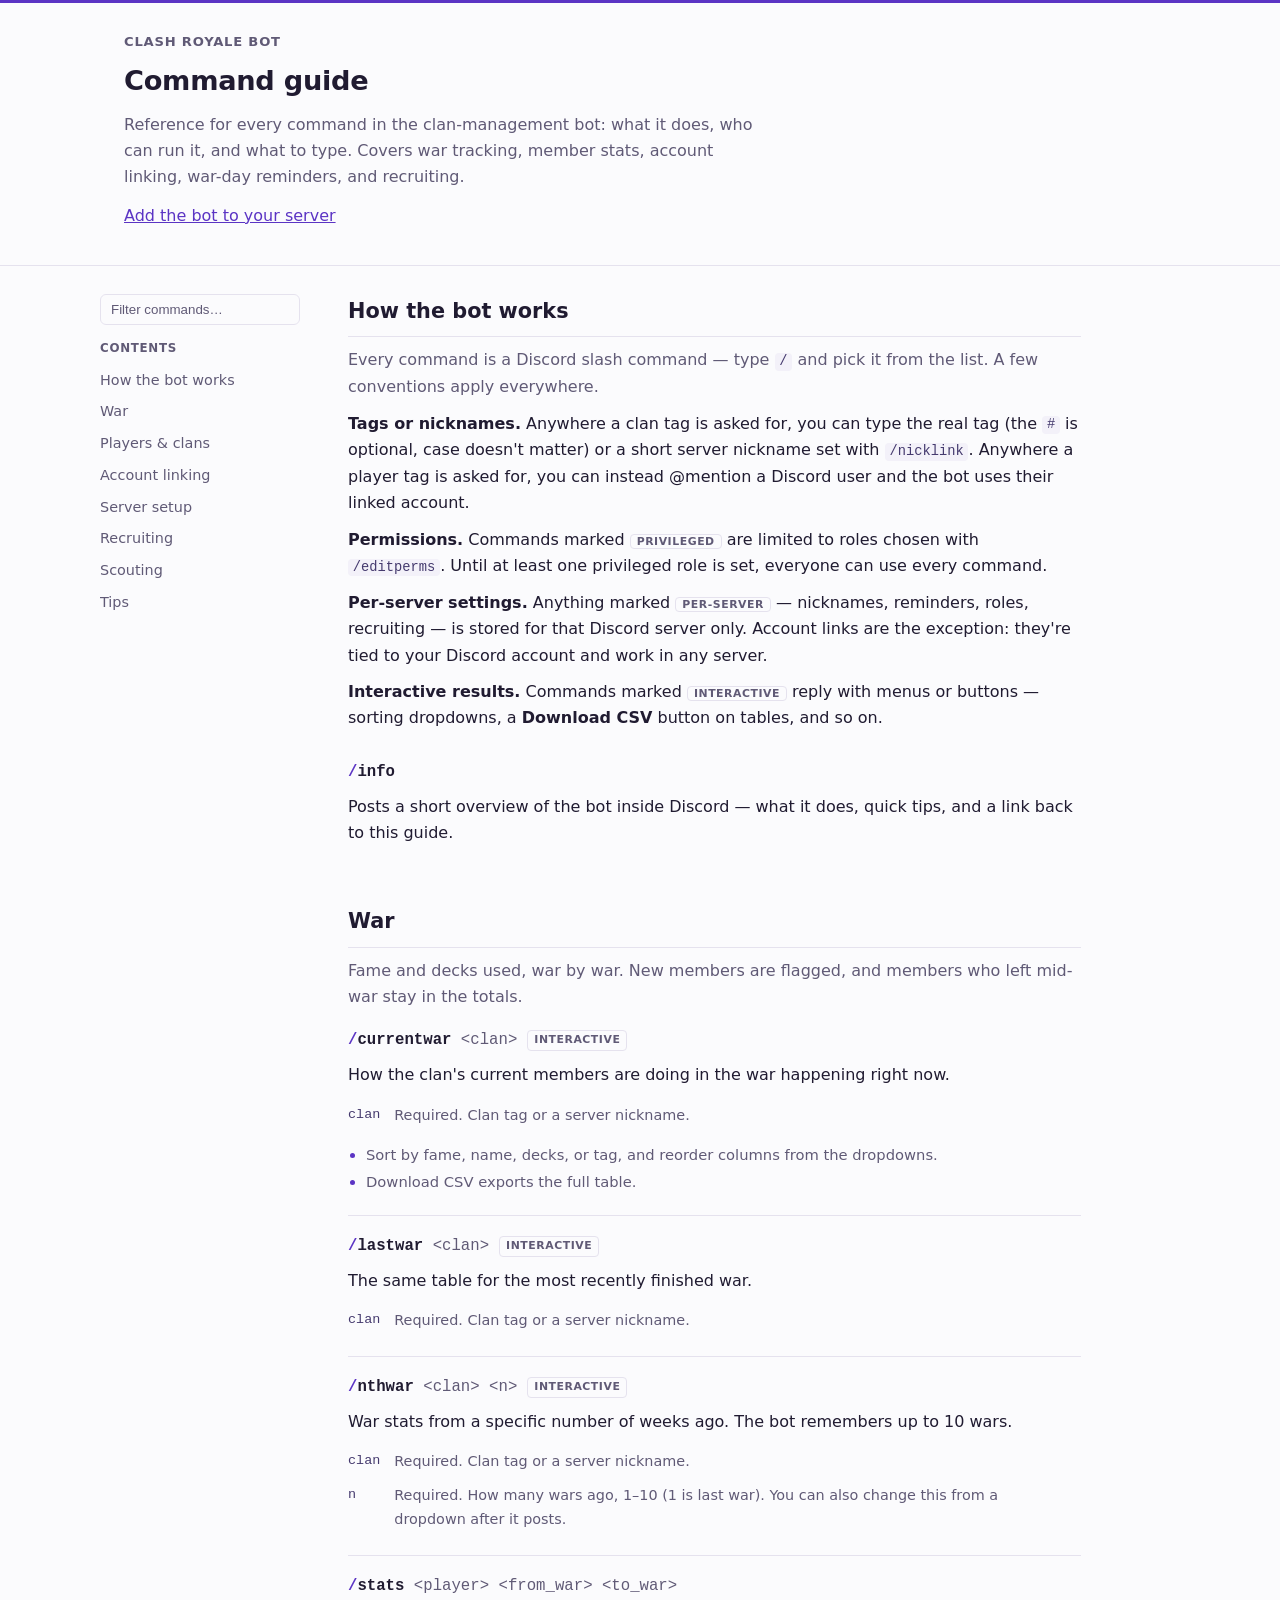
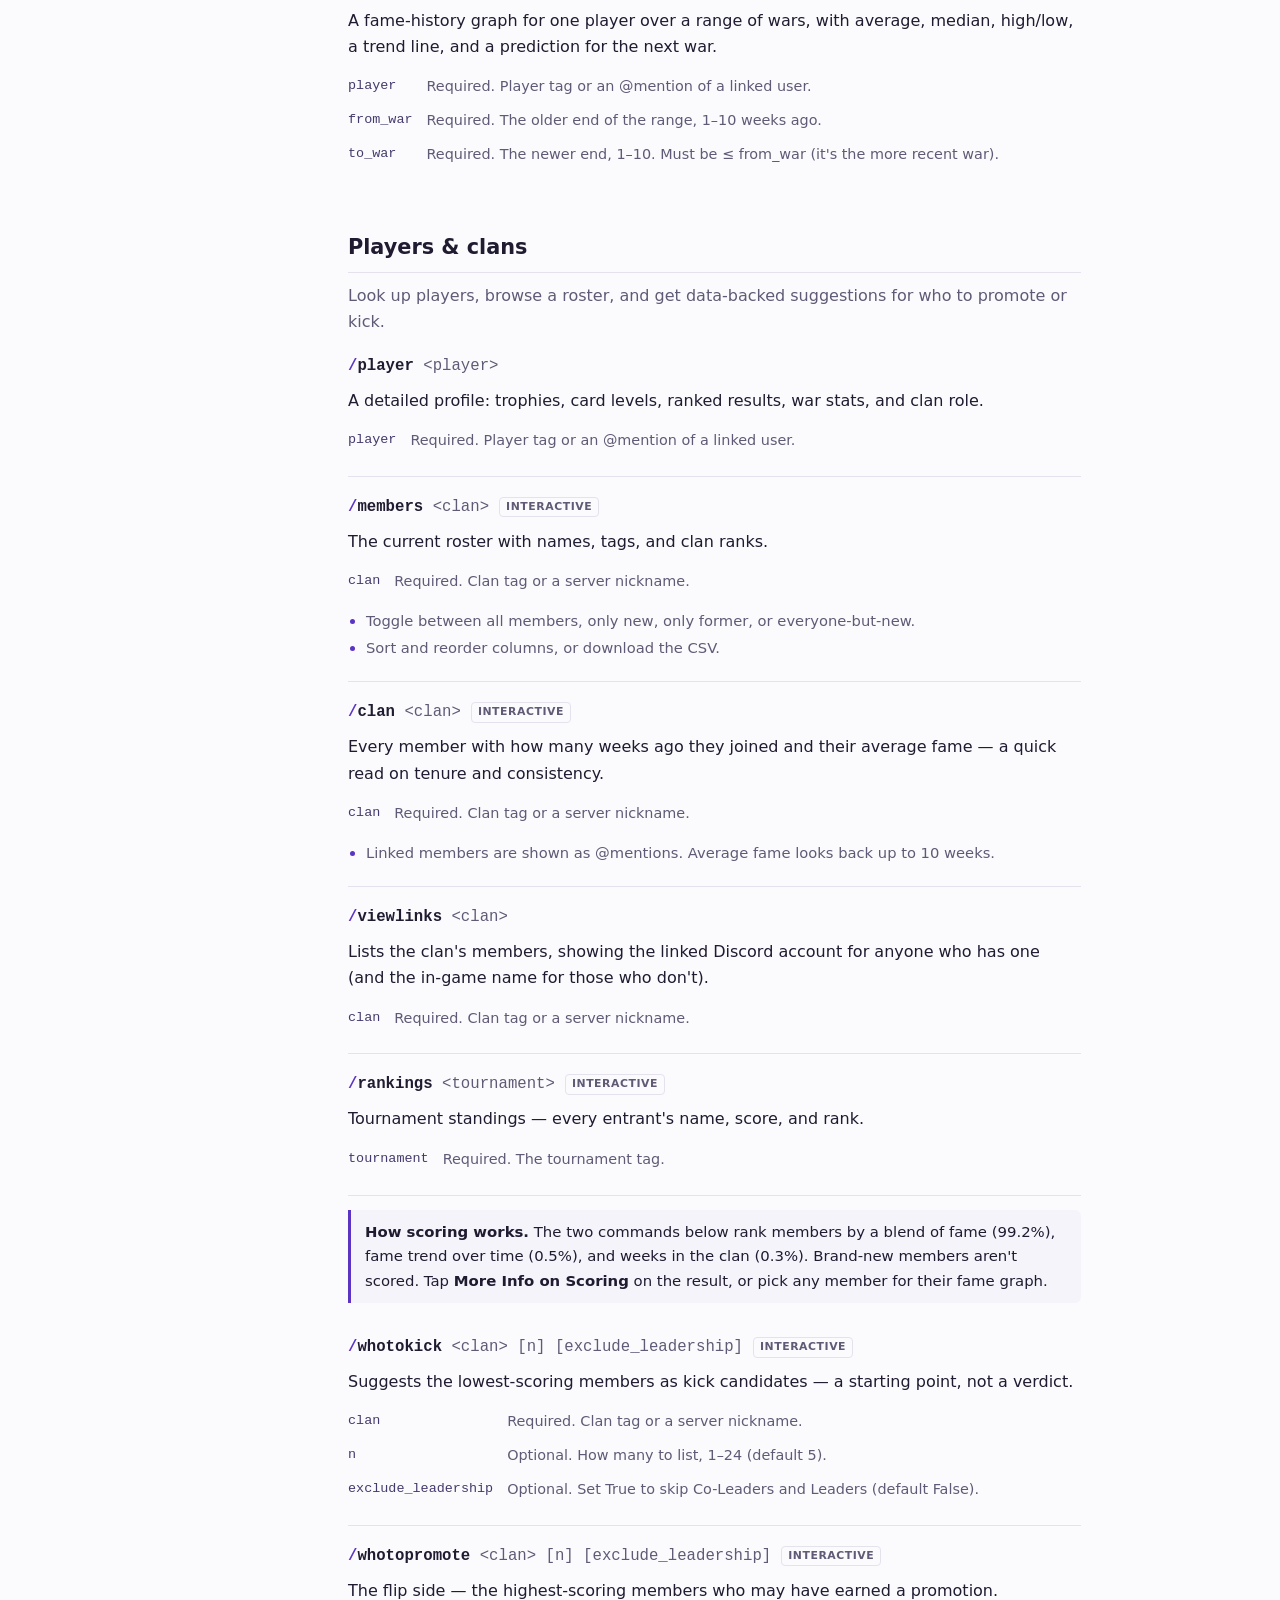
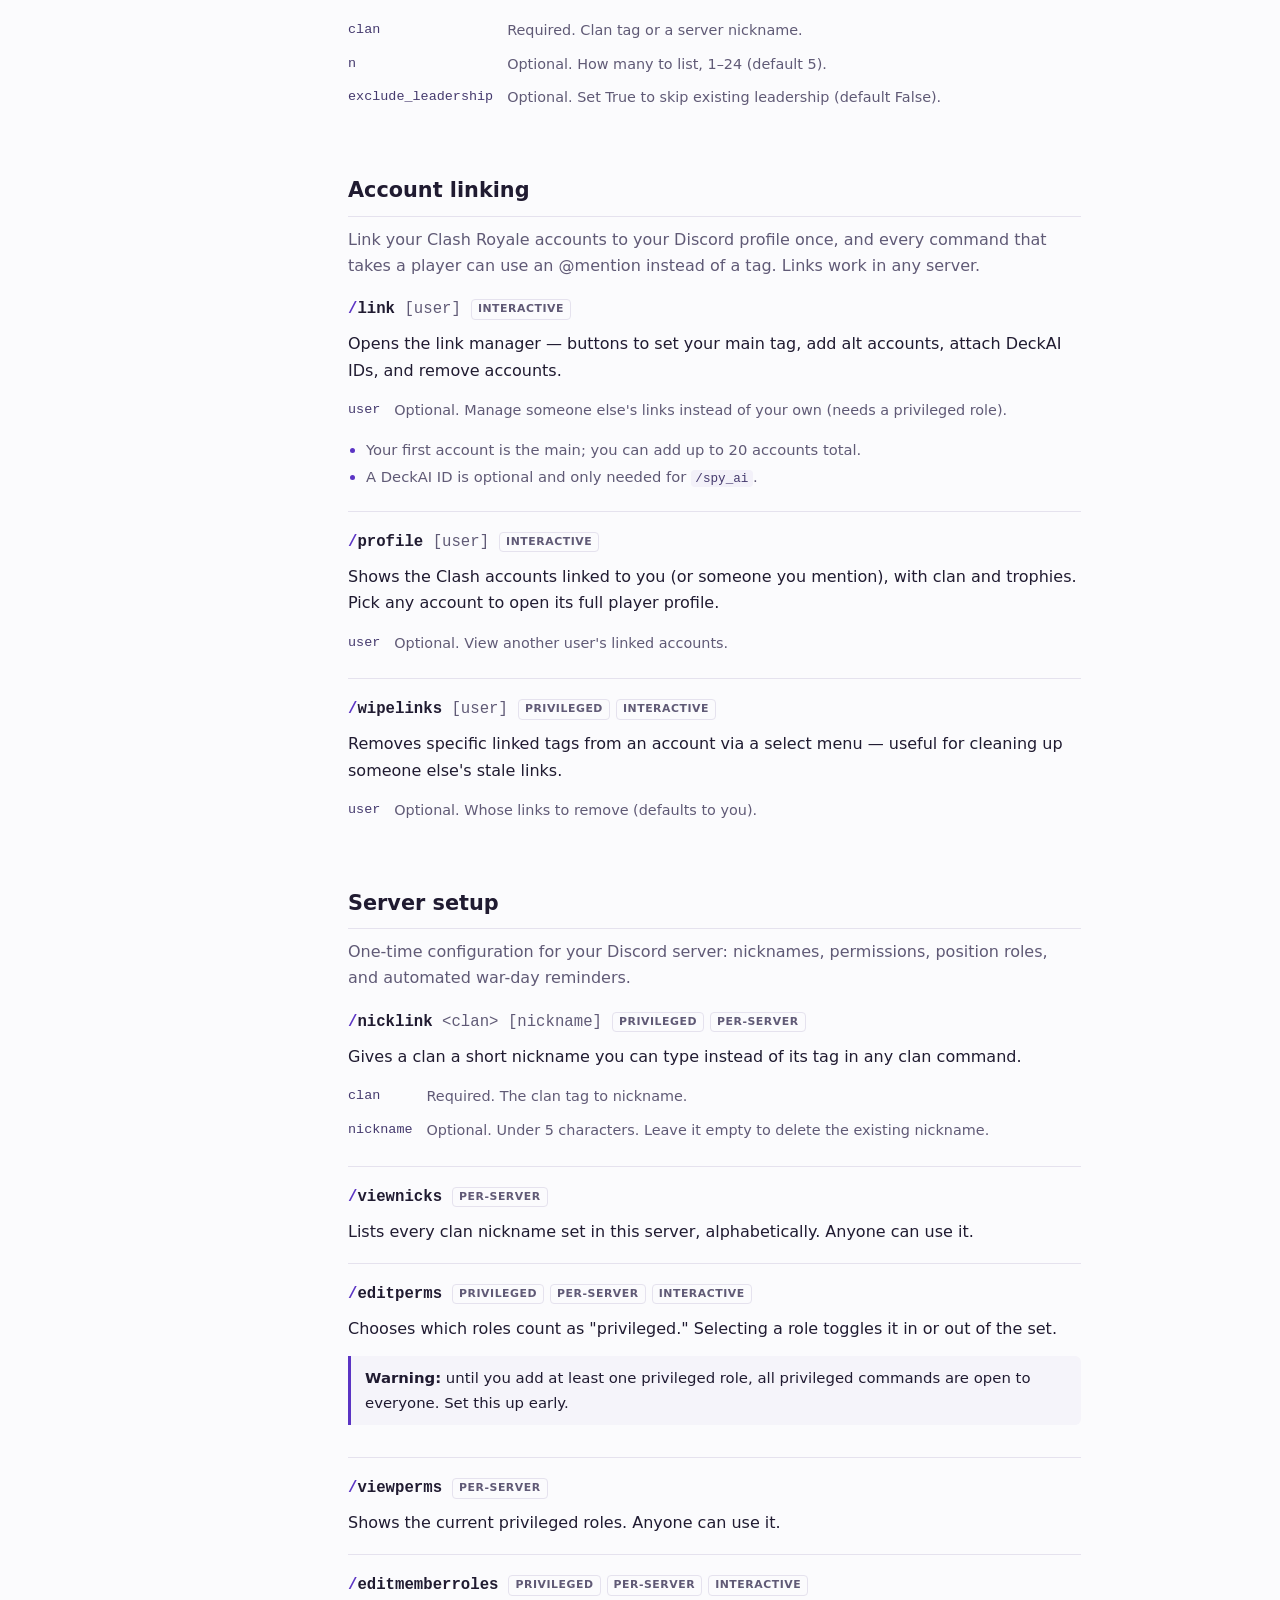
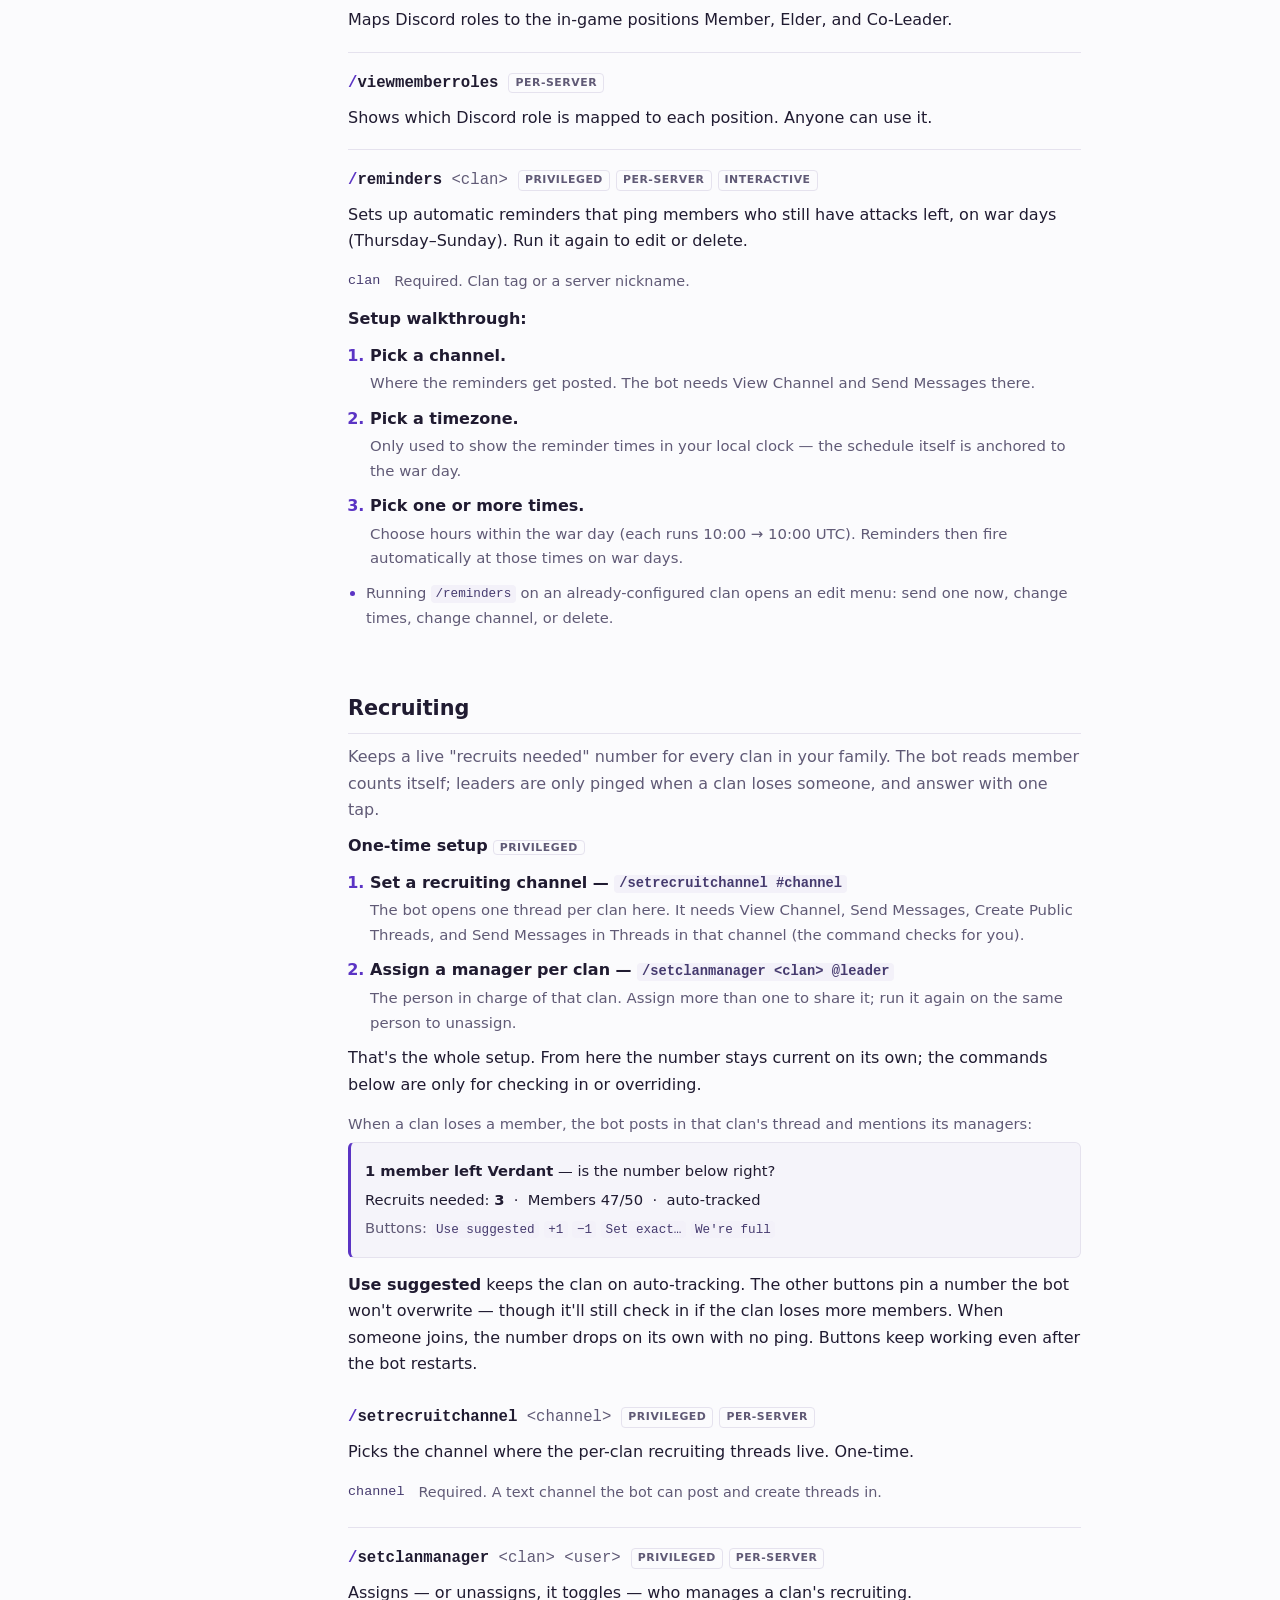
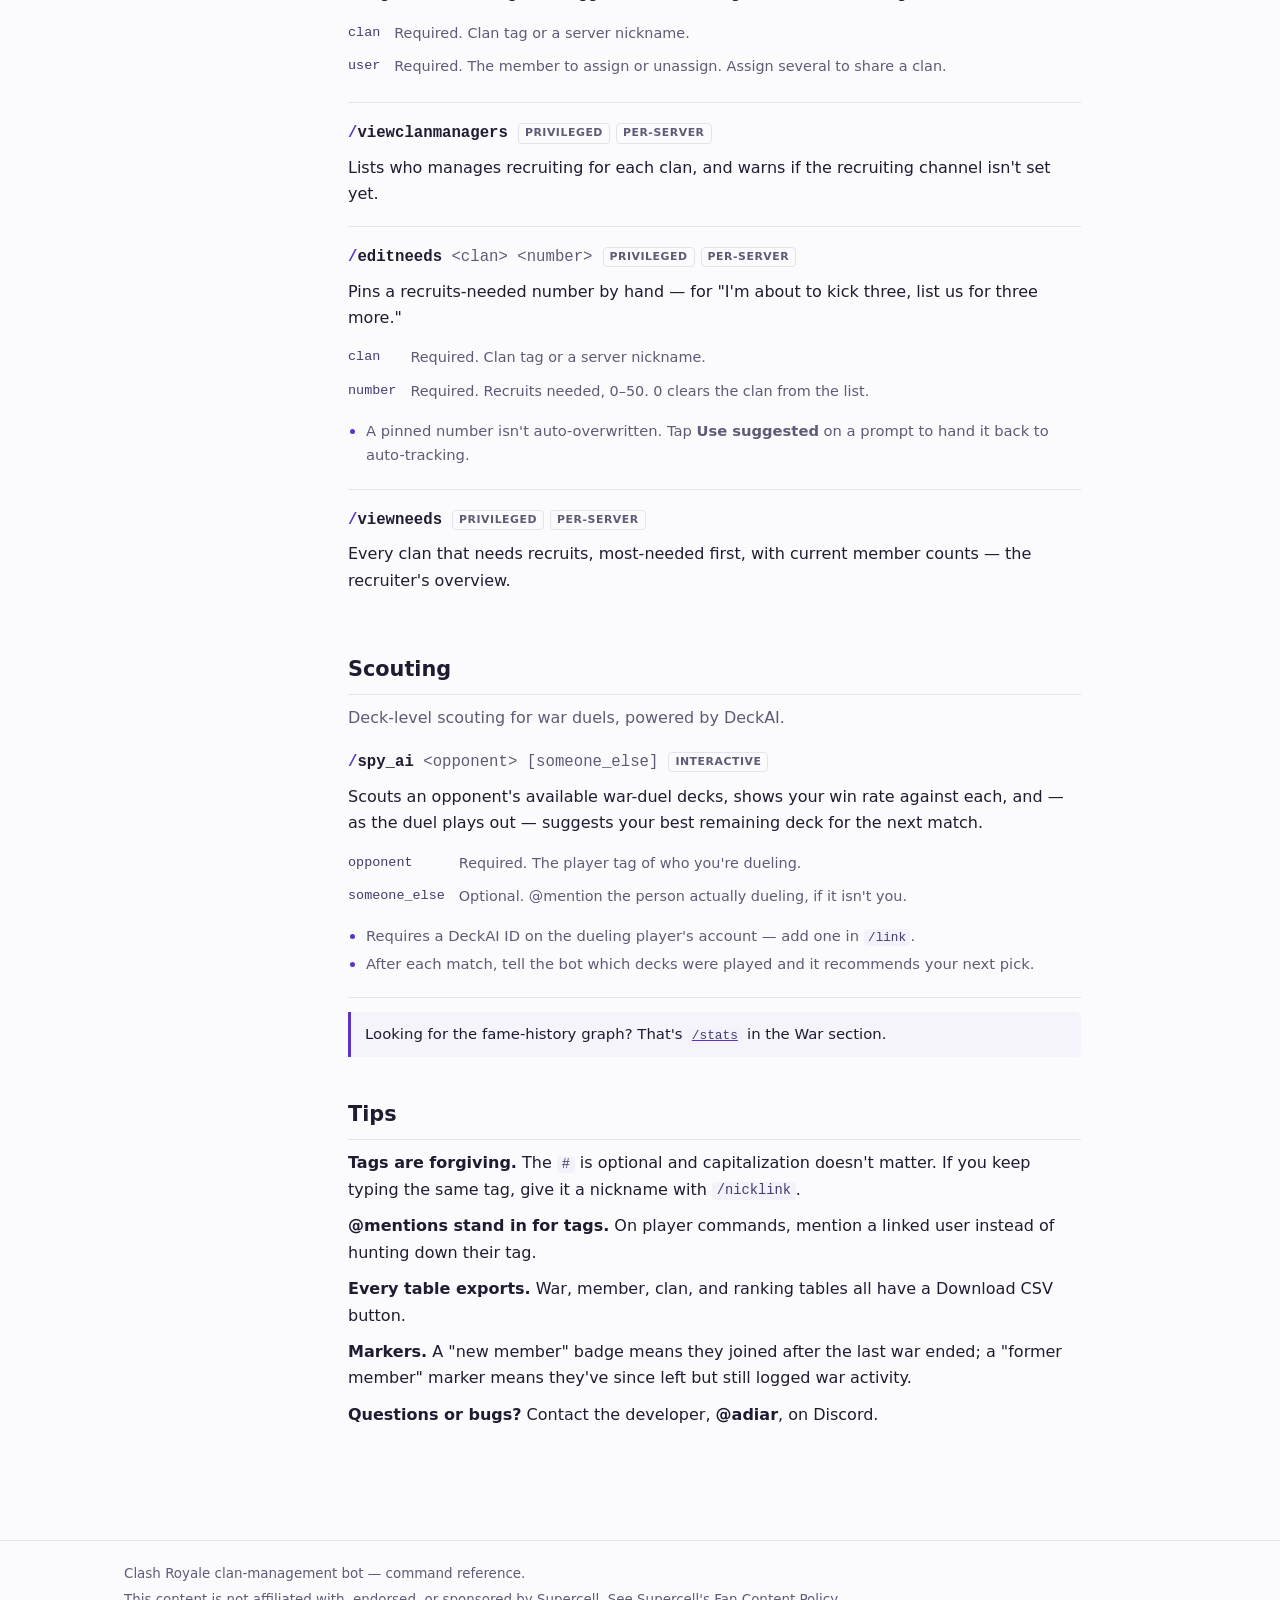
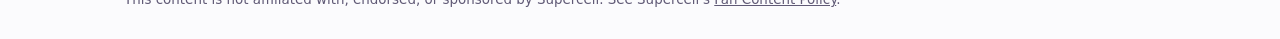
==== docs/index.html @ 7e2f9e93 "guide moved to github pages" ====
<!DOCTYPE html>
<html lang="en">
<head>
<meta charset="utf-8">
<meta name="viewport" content="width=device-width, initial-scale=1">
<meta name="description" content="Command reference for the Clash Royale clan-management Discord bot: war tracking, member stats, account linking, reminders, and recruiting.">
<title>Clash Royale Bot — Command Guide</title>
<style>
  :root {
    --bg: #FBFBFD;
    --surface: #F5F4FA;
    --ink: #201B31;
    --muted: #605A76;
    --line: #E5E2EE;
    --accent: #5B34C4;
    --code-bg: #F3F1F9;
    --code-ink: #453A6E;
    --mono: ui-monospace, "SF Mono", Menlo, Consolas, monospace;
  }
  @media (prefers-color-scheme: dark) {
    :root {
      --bg: #131020;
      --surface: #1B1630;
      --ink: #E9E6F3;
      --muted: #A59DBB;
      --line: #2B2442;
      --accent: #B49AF7;
      --code-bg: #221B38;
      --code-ink: #D3C8F2;
    }
  }

  * { box-sizing: border-box; }
  body {
    margin: 0;
    background: var(--bg);
    color: var(--ink);
    font: 16px/1.65 system-ui, -apple-system, "Segoe UI", Roboto, sans-serif;
    border-top: 3px solid var(--accent);
  }
  a { color: var(--accent); }
  a:hover { text-decoration-thickness: 2px; }
  :focus-visible { outline: 2px solid var(--accent); outline-offset: 2px; }
  code {
    font-family: var(--mono);
    font-size: .86em;
    background: var(--code-bg);
    color: var(--code-ink);
    padding: .1em .35em;
    border-radius: 4px;
  }

  .wrap { max-width: 1080px; margin: 0 auto; padding: 0 24px; }

  /* Header */
  header.site { border-bottom: 1px solid var(--line); padding: 28px 0 24px; }
  .site-brand { font-size: .82rem; font-weight: 600; letter-spacing: .06em; text-transform: uppercase; color: var(--muted); margin: 0 0 6px; }
  .site h1 { font-size: 1.7rem; font-weight: 650; margin: 0 0 8px; letter-spacing: -.01em; }
  .site .lede { color: var(--muted); max-width: 62ch; margin: 0 0 12px; }

  /* Layout */
  .layout { display: grid; grid-template-columns: 200px minmax(0, 1fr); gap: 48px; padding: 28px 0 72px; }

  nav.toc { position: sticky; top: 24px; align-self: start; max-height: calc(100vh - 48px); overflow-y: auto; font-size: .9rem; }
  .toc-label { font-size: .74rem; font-weight: 600; letter-spacing: .06em; text-transform: uppercase; color: var(--muted); margin: 14px 0 6px; }
  nav.toc ol { list-style: none; margin: 0; padding: 0; }
  nav.toc a { display: block; padding: 4px 0; color: var(--muted); text-decoration: none; }
  nav.toc a:hover { color: var(--accent); text-decoration: underline; }

  .filter {
    width: 100%;
    font: .9rem/1.4 inherit;
    color: var(--ink);
    background: var(--bg);
    border: 1px solid var(--line);
    border-radius: 6px;
    padding: 7px 10px;
  }
  .filter::placeholder { color: var(--muted); }

  main { max-width: 72ch; }
  section { margin-bottom: 40px; }
  section h2 { font-size: 1.3rem; font-weight: 650; margin: 0 0 4px; padding-bottom: 8px; border-bottom: 1px solid var(--line); scroll-margin-top: 16px; }
  .sec-intro { color: var(--muted); margin: 10px 0 0; }
  main p { margin: 10px 0; }
  main p strong { font-weight: 600; }

  /* Command entry */
  .cmd { padding: 18px 0; border-bottom: 1px solid var(--line); scroll-margin-top: 16px; }
  .cmd:last-child { border-bottom: none; }
  .sig { font-family: var(--mono); font-size: .98rem; font-weight: 600; margin: 0; }
  .sig .slash { color: var(--accent); }
  .sig .arg { color: var(--muted); font-weight: 500; }
  .badges { display: inline-flex; gap: 6px; margin-left: 10px; vertical-align: 1px; }
  .badge {
    font: 600 .68rem/1.7 system-ui, -apple-system, "Segoe UI", Roboto, sans-serif;
    letter-spacing: .05em;
    text-transform: uppercase;
    color: var(--muted);
    border: 1px solid var(--line);
    border-radius: 4px;
    padding: 0 6px;
  }
  .cmd > p { margin: 8px 0 0; }
  .muted { color: var(--muted); }

  .params { border-collapse: collapse; margin: 10px 0 0; font-size: .9rem; width: 100%; }
  .params td { padding: 5px 14px 5px 0; vertical-align: top; }
  .params td:first-child { font-family: var(--mono); font-size: .84rem; white-space: nowrap; color: var(--code-ink); }
  .params td:last-child { color: var(--muted); width: 100%; }

  .notes { margin: 10px 0 0; padding-left: 18px; font-size: .92rem; color: var(--muted); }
  .notes li { margin: 3px 0; }
  .notes li::marker { color: var(--accent); }

  /* Note / warning blocks */
  .callout { border-left: 3px solid var(--accent); background: var(--surface); padding: 10px 14px; margin: 14px 0; font-size: .93rem; border-radius: 0 6px 6px 0; }
  .callout p { margin: 0; }

  /* Setup steps */
  .steps { margin: 10px 0 0; padding-left: 22px; }
  .steps > li { margin: 10px 0; }
  .steps > li::marker { font-weight: 600; color: var(--accent); }
  .steps p { margin: 2px 0 0; color: var(--muted); font-size: .93rem; }

  /* Example of a bot message */
  .example { margin: 14px 0; font-size: .92rem; }
  .example-label { color: var(--muted); margin: 0 0 6px; }
  .example-body { border: 1px solid var(--line); border-left: 3px solid var(--accent); border-radius: 6px; padding: 12px 14px; background: var(--surface); }
  .example-body p { margin: 4px 0; }

  .empty { display: none; color: var(--muted); padding: 24px 0; }

  footer { border-top: 1px solid var(--line); color: var(--muted); font-size: .84rem; }
  footer .wrap { padding-top: 18px; padding-bottom: 28px; }
  footer p { margin: 4px 0; }
  footer a { color: inherit; }

  @media (max-width: 820px) {
    .layout { display: block; padding-top: 20px; }
    nav.toc { position: static; max-height: none; margin-bottom: 24px; padding-bottom: 16px; border-bottom: 1px solid var(--line); }
    nav.toc ol { display: flex; flex-wrap: wrap; gap: 2px 16px; }
  }
</style>
</head>
<body>

<header class="site">
  <div class="wrap">
    <p class="site-brand">Clash Royale Bot</p>
    <h1>Command guide</h1>
    <p class="lede">Reference for every command in the clan-management bot: what it does, who can run it, and what to type. Covers war tracking, member stats, account linking, war-day reminders, and recruiting.</p>
    <p class="lede"><a href="https://discord.com/oauth2/authorize?client_id=1260102504377483286&permissions=8&integration_type=0&scope=bot" target="_blank" rel="noopener">Add the bot to your server</a></p>
  </div>
</header>

<div class="wrap layout">
  <nav class="toc" aria-label="Contents">
    <input id="filter" class="filter" type="search" placeholder="Filter commands…" autocomplete="off" aria-label="Filter commands">
    <p class="toc-label">Contents</p>
    <ol>
      <li><a href="#start">How the bot works</a></li>
      <li><a href="#war">War</a></li>
      <li><a href="#clans">Players &amp; clans</a></li>
      <li><a href="#linking">Account linking</a></li>
      <li><a href="#server">Server setup</a></li>
      <li><a href="#recruiting">Recruiting</a></li>
      <li><a href="#scouting">Scouting</a></li>
      <li><a href="#tips">Tips</a></li>
    </ol>
  </nav>

  <main>
    <p class="empty" id="empty">No commands match that search.</p>

    <section id="start" data-info>
      <h2>How the bot works</h2>
      <p class="sec-intro">Every command is a Discord slash command — type <code>/</code> and pick it from the list. A few conventions apply everywhere.</p>

      <p><strong>Tags or nicknames.</strong> Anywhere a clan tag is asked for, you can type the real tag (the <code>#</code> is optional, case doesn't matter) or a short server nickname set with <code>/nicklink</code>. Anywhere a player tag is asked for, you can instead @mention a Discord user and the bot uses their linked account.</p>
      <p><strong>Permissions.</strong> Commands marked <span class="badge">privileged</span> are limited to roles chosen with <code>/editperms</code>. Until at least one privileged role is set, everyone can use every command.</p>
      <p><strong>Per-server settings.</strong> Anything marked <span class="badge">per-server</span> — nicknames, reminders, roles, recruiting — is stored for that Discord server only. Account links are the exception: they're tied to your Discord account and work in any server.</p>
      <p><strong>Interactive results.</strong> Commands marked <span class="badge">interactive</span> reply with menus or buttons — sorting dropdowns, a <strong>Download CSV</strong> button on tables, and so on.</p>

      <article class="cmd" id="info" data-search="info about bot help overview">
        <h3 class="sig"><span class="slash">/</span>info</h3>
        <p>Posts a short overview of the bot inside Discord — what it does, quick tips, and a link back to this guide.</p>
      </article>
    </section>

    <section id="war" data-commands>
      <h2>War</h2>
      <p class="sec-intro">Fame and decks used, war by war. New members are flagged, and members who left mid-war stay in the totals.</p>

      <article class="cmd" id="currentwar" data-search="currentwar current war fame decks">
        <h3 class="sig"><span class="slash">/</span>currentwar <span class="arg">&lt;clan&gt;</span><span class="badges"><span class="badge">interactive</span></span></h3>
        <p>How the clan's current members are doing in the war happening right now.</p>
        <table class="params">
          <tr><td>clan</td><td>Required. Clan tag or a server nickname.</td></tr>
        </table>
        <ul class="notes">
          <li>Sort by fame, name, decks, or tag, and reorder columns from the dropdowns.</li>
          <li>Download CSV exports the full table.</li>
        </ul>
      </article>

      <article class="cmd" id="lastwar" data-search="lastwar last war fame decks previous">
        <h3 class="sig"><span class="slash">/</span>lastwar <span class="arg">&lt;clan&gt;</span><span class="badges"><span class="badge">interactive</span></span></h3>
        <p>The same table for the most recently finished war.</p>
        <table class="params">
          <tr><td>clan</td><td>Required. Clan tag or a server nickname.</td></tr>
        </table>
      </article>

      <article class="cmd" id="nthwar" data-search="nthwar n wars ago history weeks">
        <h3 class="sig"><span class="slash">/</span>nthwar <span class="arg">&lt;clan&gt; &lt;n&gt;</span><span class="badges"><span class="badge">interactive</span></span></h3>
        <p>War stats from a specific number of weeks ago. The bot remembers up to 10 wars.</p>
        <table class="params">
          <tr><td>clan</td><td>Required. Clan tag or a server nickname.</td></tr>
          <tr><td>n</td><td>Required. How many wars ago, 1–10 (1 is last war). You can also change this from a dropdown after it posts.</td></tr>
        </table>
      </article>

      <article class="cmd" id="stats" data-search="stats fame graph history trend prediction player">
        <h3 class="sig"><span class="slash">/</span>stats <span class="arg">&lt;player&gt; &lt;from_war&gt; &lt;to_war&gt;</span></h3>
        <p>A fame-history graph for one player over a range of wars, with average, median, high/low, a trend line, and a prediction for the next war.</p>
        <table class="params">
          <tr><td>player</td><td>Required. Player tag or an @mention of a linked user.</td></tr>
          <tr><td>from_war</td><td>Required. The older end of the range, 1–10 weeks ago.</td></tr>
          <tr><td>to_war</td><td>Required. The newer end, 1–10. Must be ≤ from_war (it's the more recent war).</td></tr>
        </table>
      </article>
    </section>

    <section id="clans" data-commands>
      <h2>Players &amp; clans</h2>
      <p class="sec-intro">Look up players, browse a roster, and get data-backed suggestions for who to promote or kick.</p>

      <article class="cmd" id="player" data-search="player profile trophies cards ranked stats">
        <h3 class="sig"><span class="slash">/</span>player <span class="arg">&lt;player&gt;</span></h3>
        <p>A detailed profile: trophies, card levels, ranked results, war stats, and clan role.</p>
        <table class="params">
          <tr><td>player</td><td>Required. Player tag or an @mention of a linked user.</td></tr>
        </table>
      </article>

      <article class="cmd" id="members" data-search="members roster new former list clan">
        <h3 class="sig"><span class="slash">/</span>members <span class="arg">&lt;clan&gt;</span><span class="badges"><span class="badge">interactive</span></span></h3>
        <p>The current roster with names, tags, and clan ranks.</p>
        <table class="params">
          <tr><td>clan</td><td>Required. Clan tag or a server nickname.</td></tr>
        </table>
        <ul class="notes">
          <li>Toggle between all members, only new, only former, or everyone-but-new.</li>
          <li>Sort and reorder columns, or download the CSV.</li>
        </ul>
      </article>

      <article class="cmd" id="clan" data-search="clan members weeks joined average fame roster">
        <h3 class="sig"><span class="slash">/</span>clan <span class="arg">&lt;clan&gt;</span><span class="badges"><span class="badge">interactive</span></span></h3>
        <p>Every member with how many weeks ago they joined and their average fame — a quick read on tenure and consistency.</p>
        <table class="params">
          <tr><td>clan</td><td>Required. Clan tag or a server nickname.</td></tr>
        </table>
        <ul class="notes">
          <li>Linked members are shown as @mentions. Average fame looks back up to 10 weeks.</li>
        </ul>
      </article>

      <article class="cmd" id="viewlinks" data-search="viewlinks linked discord accounts members who">
        <h3 class="sig"><span class="slash">/</span>viewlinks <span class="arg">&lt;clan&gt;</span></h3>
        <p>Lists the clan's members, showing the linked Discord account for anyone who has one (and the in-game name for those who don't).</p>
        <table class="params">
          <tr><td>clan</td><td>Required. Clan tag or a server nickname.</td></tr>
        </table>
      </article>

      <article class="cmd" id="rankings" data-search="rankings tournament scores rank tourny">
        <h3 class="sig"><span class="slash">/</span>rankings <span class="arg">&lt;tournament&gt;</span><span class="badges"><span class="badge">interactive</span></span></h3>
        <p>Tournament standings — every entrant's name, score, and rank.</p>
        <table class="params">
          <tr><td>tournament</td><td>Required. The tournament tag.</td></tr>
        </table>
      </article>

      <div class="callout">
        <p><strong>How scoring works.</strong> The two commands below rank members by a blend of fame (99.2%), fame trend over time (0.5%), and weeks in the clan (0.3%). Brand-new members aren't scored. Tap <strong>More Info on Scoring</strong> on the result, or pick any member for their fame graph.</p>
      </div>

      <article class="cmd" id="whotokick" data-search="whotokick kick remove recommendations worst inactive">
        <h3 class="sig"><span class="slash">/</span>whotokick <span class="arg">&lt;clan&gt; [n] [exclude_leadership]</span><span class="badges"><span class="badge">interactive</span></span></h3>
        <p>Suggests the lowest-scoring members as kick candidates — a starting point, not a verdict.</p>
        <table class="params">
          <tr><td>clan</td><td>Required. Clan tag or a server nickname.</td></tr>
          <tr><td>n</td><td>Optional. How many to list, 1–24 (default 5).</td></tr>
          <tr><td>exclude_leadership</td><td>Optional. Set True to skip Co-Leaders and Leaders (default False).</td></tr>
        </table>
      </article>

      <article class="cmd" id="whotopromote" data-search="whotopromote promote elder coleader recommendations best">
        <h3 class="sig"><span class="slash">/</span>whotopromote <span class="arg">&lt;clan&gt; [n] [exclude_leadership]</span><span class="badges"><span class="badge">interactive</span></span></h3>
        <p>The flip side — the highest-scoring members who may have earned a promotion.</p>
        <table class="params">
          <tr><td>clan</td><td>Required. Clan tag or a server nickname.</td></tr>
          <tr><td>n</td><td>Optional. How many to list, 1–24 (default 5).</td></tr>
          <tr><td>exclude_leadership</td><td>Optional. Set True to skip existing leadership (default False).</td></tr>
        </table>
      </article>
    </section>

    <section id="linking" data-commands>
      <h2>Account linking</h2>
      <p class="sec-intro">Link your Clash Royale accounts to your Discord profile once, and every command that takes a player can use an @mention instead of a tag. Links work in any server.</p>

      <article class="cmd" id="link" data-search="link manager main tag alt deckai id add remove accounts">
        <h3 class="sig"><span class="slash">/</span>link <span class="arg">[user]</span><span class="badges"><span class="badge">interactive</span></span></h3>
        <p>Opens the link manager — buttons to set your main tag, add alt accounts, attach DeckAI IDs, and remove accounts.</p>
        <table class="params">
          <tr><td>user</td><td>Optional. Manage someone else's links instead of your own (needs a privileged role).</td></tr>
        </table>
        <ul class="notes">
          <li>Your first account is the main; you can add up to 20 accounts total.</li>
          <li>A DeckAI ID is optional and only needed for <code>/spy_ai</code>.</li>
        </ul>
      </article>

      <article class="cmd" id="profile" data-search="profile view linked tags accounts someone">
        <h3 class="sig"><span class="slash">/</span>profile <span class="arg">[user]</span><span class="badges"><span class="badge">interactive</span></span></h3>
        <p>Shows the Clash accounts linked to you (or someone you mention), with clan and trophies. Pick any account to open its full player profile.</p>
        <table class="params">
          <tr><td>user</td><td>Optional. View another user's linked accounts.</td></tr>
        </table>
      </article>

      <article class="cmd" id="wipelinks" data-search="wipelinks remove delete tags unlink">
        <h3 class="sig"><span class="slash">/</span>wipelinks <span class="arg">[user]</span><span class="badges"><span class="badge">privileged</span> <span class="badge">interactive</span></span></h3>
        <p>Removes specific linked tags from an account via a select menu — useful for cleaning up someone else's stale links.</p>
        <table class="params">
          <tr><td>user</td><td>Optional. Whose links to remove (defaults to you).</td></tr>
        </table>
      </article>
    </section>

    <section id="server" data-commands>
      <h2>Server setup</h2>
      <p class="sec-intro">One-time configuration for your Discord server: nicknames, permissions, position roles, and automated war-day reminders.</p>

      <article class="cmd" id="nicklink" data-search="nicklink nickname clan tag shortcut alias">
        <h3 class="sig"><span class="slash">/</span>nicklink <span class="arg">&lt;clan&gt; [nickname]</span><span class="badges"><span class="badge">privileged</span> <span class="badge">per-server</span></span></h3>
        <p>Gives a clan a short nickname you can type instead of its tag in any clan command.</p>
        <table class="params">
          <tr><td>clan</td><td>Required. The clan tag to nickname.</td></tr>
          <tr><td>nickname</td><td>Optional. Under 5 characters. Leave it empty to delete the existing nickname.</td></tr>
        </table>
      </article>

      <article class="cmd" id="viewnicks" data-search="viewnicks nicknames list clans server">
        <h3 class="sig"><span class="slash">/</span>viewnicks<span class="badges"><span class="badge">per-server</span></span></h3>
        <p>Lists every clan nickname set in this server, alphabetically. Anyone can use it.</p>
      </article>

      <article class="cmd" id="editperms" data-search="editperms privileged roles permissions who can">
        <h3 class="sig"><span class="slash">/</span>editperms<span class="badges"><span class="badge">privileged</span> <span class="badge">per-server</span> <span class="badge">interactive</span></span></h3>
        <p>Chooses which roles count as "privileged." Selecting a role toggles it in or out of the set.</p>
        <div class="callout">
          <p><strong>Warning:</strong> until you add at least one privileged role, all privileged commands are open to everyone. Set this up early.</p>
        </div>
      </article>

      <article class="cmd" id="viewperms" data-search="viewperms privileged roles view see permissions">
        <h3 class="sig"><span class="slash">/</span>viewperms<span class="badges"><span class="badge">per-server</span></span></h3>
        <p>Shows the current privileged roles. Anyone can use it.</p>
      </article>

      <article class="cmd" id="editmemberroles" data-search="editmemberroles member elder coleader position roles map">
        <h3 class="sig"><span class="slash">/</span>editmemberroles<span class="badges"><span class="badge">privileged</span> <span class="badge">per-server</span> <span class="badge">interactive</span></span></h3>
        <p>Maps Discord roles to the in-game positions Member, Elder, and Co-Leader.</p>
      </article>

      <article class="cmd" id="viewmemberroles" data-search="viewmemberroles position roles view member elder coleader">
        <h3 class="sig"><span class="slash">/</span>viewmemberroles<span class="badges"><span class="badge">per-server</span></span></h3>
        <p>Shows which Discord role is mapped to each position. Anyone can use it.</p>
      </article>

      <article class="cmd" id="reminders" data-search="reminders war attack reminders schedule times timezone channel">
        <h3 class="sig"><span class="slash">/</span>reminders <span class="arg">&lt;clan&gt;</span><span class="badges"><span class="badge">privileged</span> <span class="badge">per-server</span> <span class="badge">interactive</span></span></h3>
        <p>Sets up automatic reminders that ping members who still have attacks left, on war days (Thursday–Sunday). Run it again to edit or delete.</p>
        <table class="params">
          <tr><td>clan</td><td>Required. Clan tag or a server nickname.</td></tr>
        </table>
        <p><strong>Setup walkthrough:</strong></p>
        <ol class="steps">
          <li><strong>Pick a channel.</strong><p>Where the reminders get posted. The bot needs View Channel and Send Messages there.</p></li>
          <li><strong>Pick a timezone.</strong><p>Only used to show the reminder times in your local clock — the schedule itself is anchored to the war day.</p></li>
          <li><strong>Pick one or more times.</strong><p>Choose hours within the war day (each runs 10:00 → 10:00 UTC). Reminders then fire automatically at those times on war days.</p></li>
        </ol>
        <ul class="notes">
          <li>Running <code>/reminders</code> on an already-configured clan opens an edit menu: send one now, change times, change channel, or delete.</li>
        </ul>
      </article>
    </section>

    <section id="recruiting" data-commands>
      <h2>Recruiting</h2>
      <p class="sec-intro">Keeps a live "recruits needed" number for every clan in your family. The bot reads member counts itself; leaders are only pinged when a clan loses someone, and answer with one tap.</p>

      <p><strong>One-time setup</strong> <span class="badge">privileged</span></p>
      <ol class="steps">
        <li><strong>Set a recruiting channel — <code>/setrecruitchannel #channel</code></strong><p>The bot opens one thread per clan here. It needs View Channel, Send Messages, Create Public Threads, and Send Messages in Threads in that channel (the command checks for you).</p></li>
        <li><strong>Assign a manager per clan — <code>/setclanmanager &lt;clan&gt; @leader</code></strong><p>The person in charge of that clan. Assign more than one to share it; run it again on the same person to unassign.</p></li>
      </ol>
      <p>That's the whole setup. From here the number stays current on its own; the commands below are only for checking in or overriding.</p>

      <div class="example">
        <p class="example-label">When a clan loses a member, the bot posts in that clan's thread and mentions its managers:</p>
        <div class="example-body">
          <p><strong>1 member left Verdant</strong> — is the number below right?</p>
          <p>Recruits needed: <strong>3</strong> &nbsp;·&nbsp; Members 47/50 &nbsp;·&nbsp; auto-tracked</p>
          <p class="muted">Buttons: <code>Use suggested</code> <code>+1</code> <code>−1</code> <code>Set exact…</code> <code>We're full</code></p>
        </div>
      </div>
      <p><strong>Use suggested</strong> keeps the clan on auto-tracking. The other buttons pin a number the bot won't overwrite — though it'll still check in if the clan loses more members. When someone joins, the number drops on its own with no ping. Buttons keep working even after the bot restarts.</p>

      <article class="cmd" id="setrecruitchannel" data-search="setrecruitchannel recruiting channel thread setup">
        <h3 class="sig"><span class="slash">/</span>setrecruitchannel <span class="arg">&lt;channel&gt;</span><span class="badges"><span class="badge">privileged</span> <span class="badge">per-server</span></span></h3>
        <p>Picks the channel where the per-clan recruiting threads live. One-time.</p>
        <table class="params">
          <tr><td>channel</td><td>Required. A text channel the bot can post and create threads in.</td></tr>
        </table>
      </article>

      <article class="cmd" id="setclanmanager" data-search="setclanmanager manager assign leader recruiting toggle">
        <h3 class="sig"><span class="slash">/</span>setclanmanager <span class="arg">&lt;clan&gt; &lt;user&gt;</span><span class="badges"><span class="badge">privileged</span> <span class="badge">per-server</span></span></h3>
        <p>Assigns — or unassigns, it toggles — who manages a clan's recruiting.</p>
        <table class="params">
          <tr><td>clan</td><td>Required. Clan tag or a server nickname.</td></tr>
          <tr><td>user</td><td>Required. The member to assign or unassign. Assign several to share a clan.</td></tr>
        </table>
      </article>

      <article class="cmd" id="viewclanmanagers" data-search="viewclanmanagers managers who recruiting list">
        <h3 class="sig"><span class="slash">/</span>viewclanmanagers<span class="badges"><span class="badge">privileged</span> <span class="badge">per-server</span></span></h3>
        <p>Lists who manages recruiting for each clan, and warns if the recruiting channel isn't set yet.</p>
      </article>

      <article class="cmd" id="editneeds" data-search="editneeds pin recruits needed number set clear">
        <h3 class="sig"><span class="slash">/</span>editneeds <span class="arg">&lt;clan&gt; &lt;number&gt;</span><span class="badges"><span class="badge">privileged</span> <span class="badge">per-server</span></span></h3>
        <p>Pins a recruits-needed number by hand — for "I'm about to kick three, list us for three more."</p>
        <table class="params">
          <tr><td>clan</td><td>Required. Clan tag or a server nickname.</td></tr>
          <tr><td>number</td><td>Required. Recruits needed, 0–50. 0 clears the clan from the list.</td></tr>
        </table>
        <ul class="notes">
          <li>A pinned number isn't auto-overwritten. Tap <strong>Use suggested</strong> on a prompt to hand it back to auto-tracking.</li>
        </ul>
      </article>

      <article class="cmd" id="viewneeds" data-search="viewneeds recruits needed clans overview recruiter">
        <h3 class="sig"><span class="slash">/</span>viewneeds<span class="badges"><span class="badge">privileged</span> <span class="badge">per-server</span></span></h3>
        <p>Every clan that needs recruits, most-needed first, with current member counts — the recruiter's overview.</p>
      </article>
    </section>

    <section id="scouting" data-commands>
      <h2>Scouting</h2>
      <p class="sec-intro">Deck-level scouting for war duels, powered by DeckAI.</p>

      <article class="cmd" id="spy_ai" data-search="spy_ai spy scout opponent war decks duel winrate deckai">
        <h3 class="sig"><span class="slash">/</span>spy_ai <span class="arg">&lt;opponent&gt; [someone_else]</span><span class="badges"><span class="badge">interactive</span></span></h3>
        <p>Scouts an opponent's available war-duel decks, shows your win rate against each, and — as the duel plays out — suggests your best remaining deck for the next match.</p>
        <table class="params">
          <tr><td>opponent</td><td>Required. The player tag of who you're dueling.</td></tr>
          <tr><td>someone_else</td><td>Optional. @mention the person actually dueling, if it isn't you.</td></tr>
        </table>
        <ul class="notes">
          <li>Requires a DeckAI ID on the dueling player's account — add one in <code>/link</code>.</li>
          <li>After each match, tell the bot which decks were played and it recommends your next pick.</li>
        </ul>
      </article>

      <div class="callout">
        <p>Looking for the fame-history graph? That's <a href="#stats"><code>/stats</code></a> in the War section.</p>
      </div>
    </section>

    <section id="tips" data-info>
      <h2>Tips</h2>
      <p><strong>Tags are forgiving.</strong> The <code>#</code> is optional and capitalization doesn't matter. If you keep typing the same tag, give it a nickname with <code>/nicklink</code>.</p>
      <p><strong>@mentions stand in for tags.</strong> On player commands, mention a linked user instead of hunting down their tag.</p>
      <p><strong>Every table exports.</strong> War, member, clan, and ranking tables all have a Download CSV button.</p>
      <p><strong>Markers.</strong> A "new member" badge means they joined after the last war ended; a "former member" marker means they've since left but still logged war activity.</p>
      <p><strong>Questions or bugs?</strong> Contact the developer, <strong>@adiar</strong>, on Discord.</p>
    </section>
  </main>
</div>

<footer>
  <div class="wrap">
    <p>Clash Royale clan-management bot — command reference.</p>
    <p>This content is not affiliated with, endorsed, or sponsored by Supercell. See Supercell's <a href="https://supercell.com/en/fan-content-policy/" target="_blank" rel="noopener">Fan Content Policy</a>.</p>
  </div>
</footer>

<script>
  (function () {
    var input = document.getElementById("filter");
    var cards = Array.prototype.slice.call(document.querySelectorAll(".cmd[data-search]"));
    var sections = Array.prototype.slice.call(document.querySelectorAll("section"));
    var empty = document.getElementById("empty");

    input.addEventListener("input", function () {
      var q = input.value.trim().toLowerCase();
      var searching = q.length > 0;
      var anyVisible = false;

      cards.forEach(function (c) {
        var hit = !searching || c.getAttribute("data-search").indexOf(q) !== -1
          || c.textContent.toLowerCase().indexOf(q) !== -1;
        c.style.display = hit ? "" : "none";
        if (hit) anyVisible = true;
      });

      sections.forEach(function (s) {
        if (!searching) { s.style.display = ""; return; }
        if (s.hasAttribute("data-info")) { s.style.display = "none"; return; }
        var visible = s.querySelector(".cmd[data-search]:not([style*='none'])");
        s.style.display = visible ? "" : "none";
      });

      empty.style.display = searching && !anyVisible ? "block" : "none";
    });
  })();
</script>

</body>
</html>
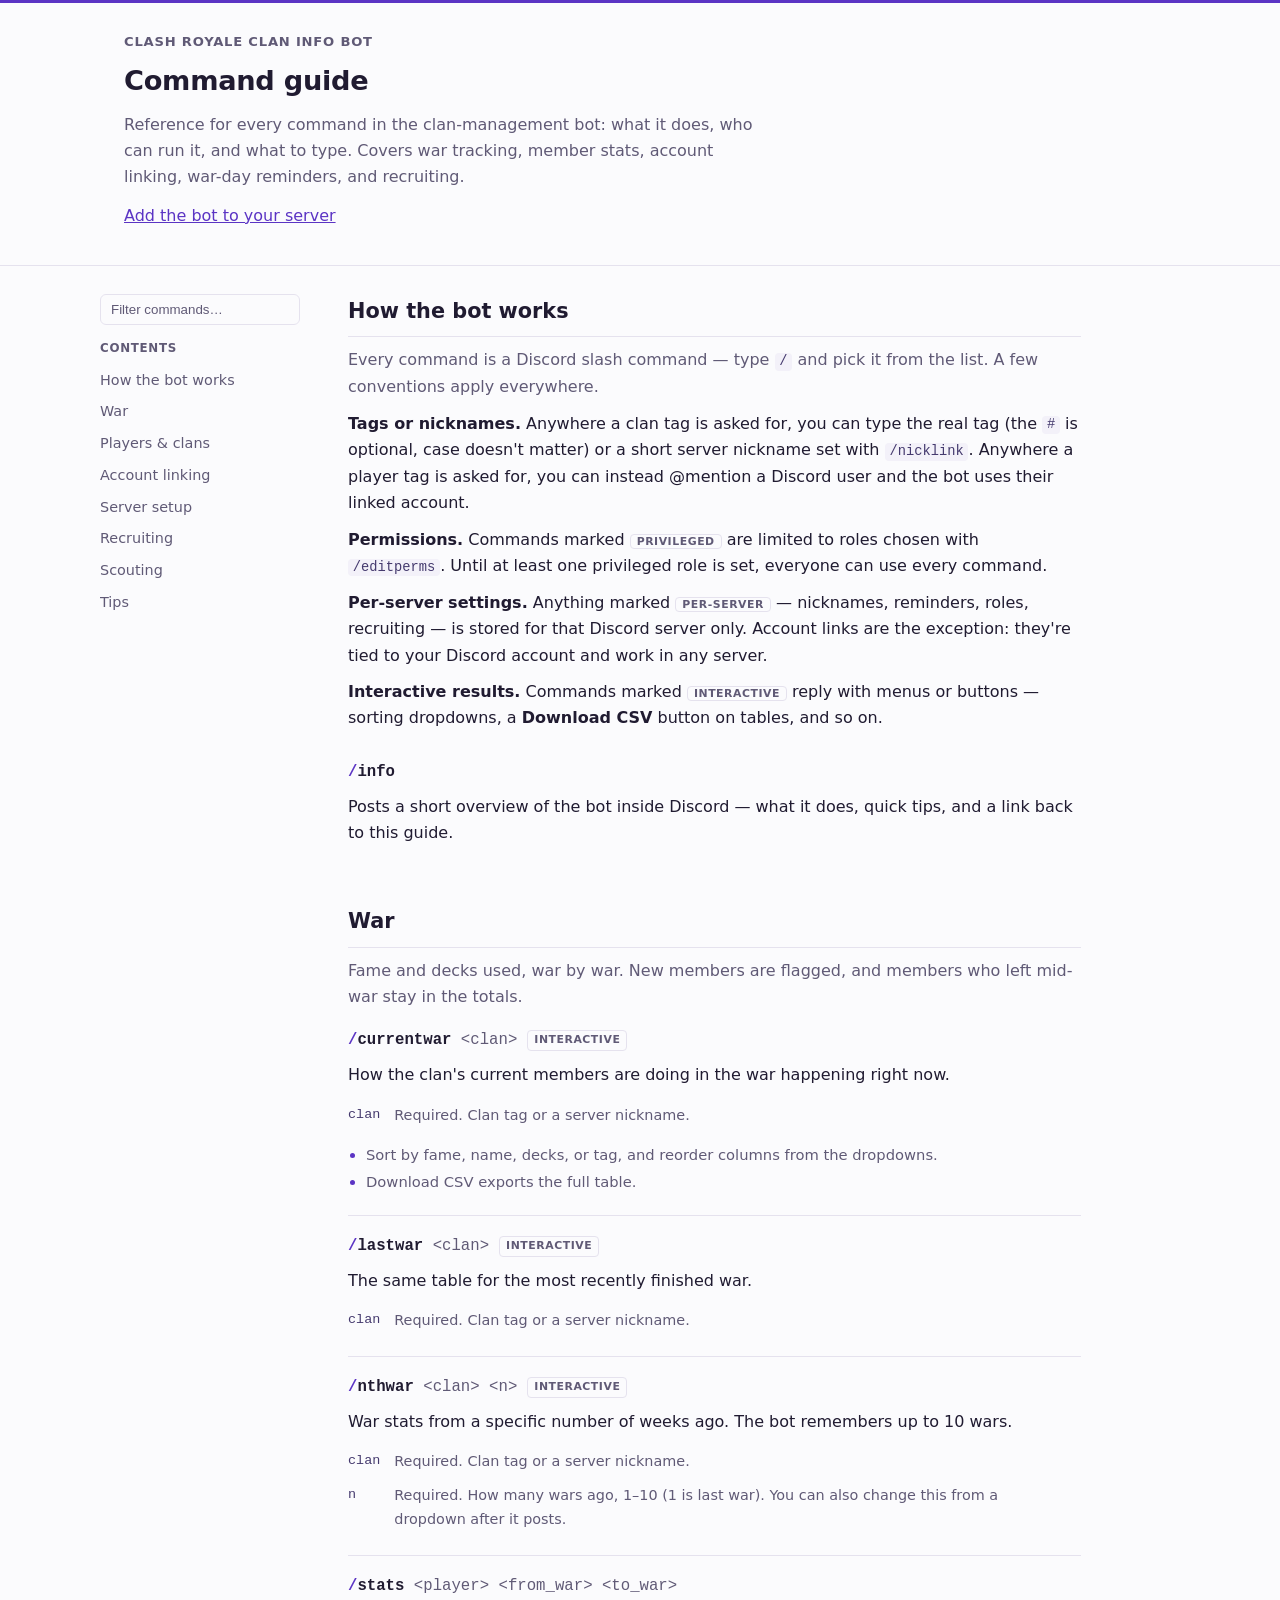
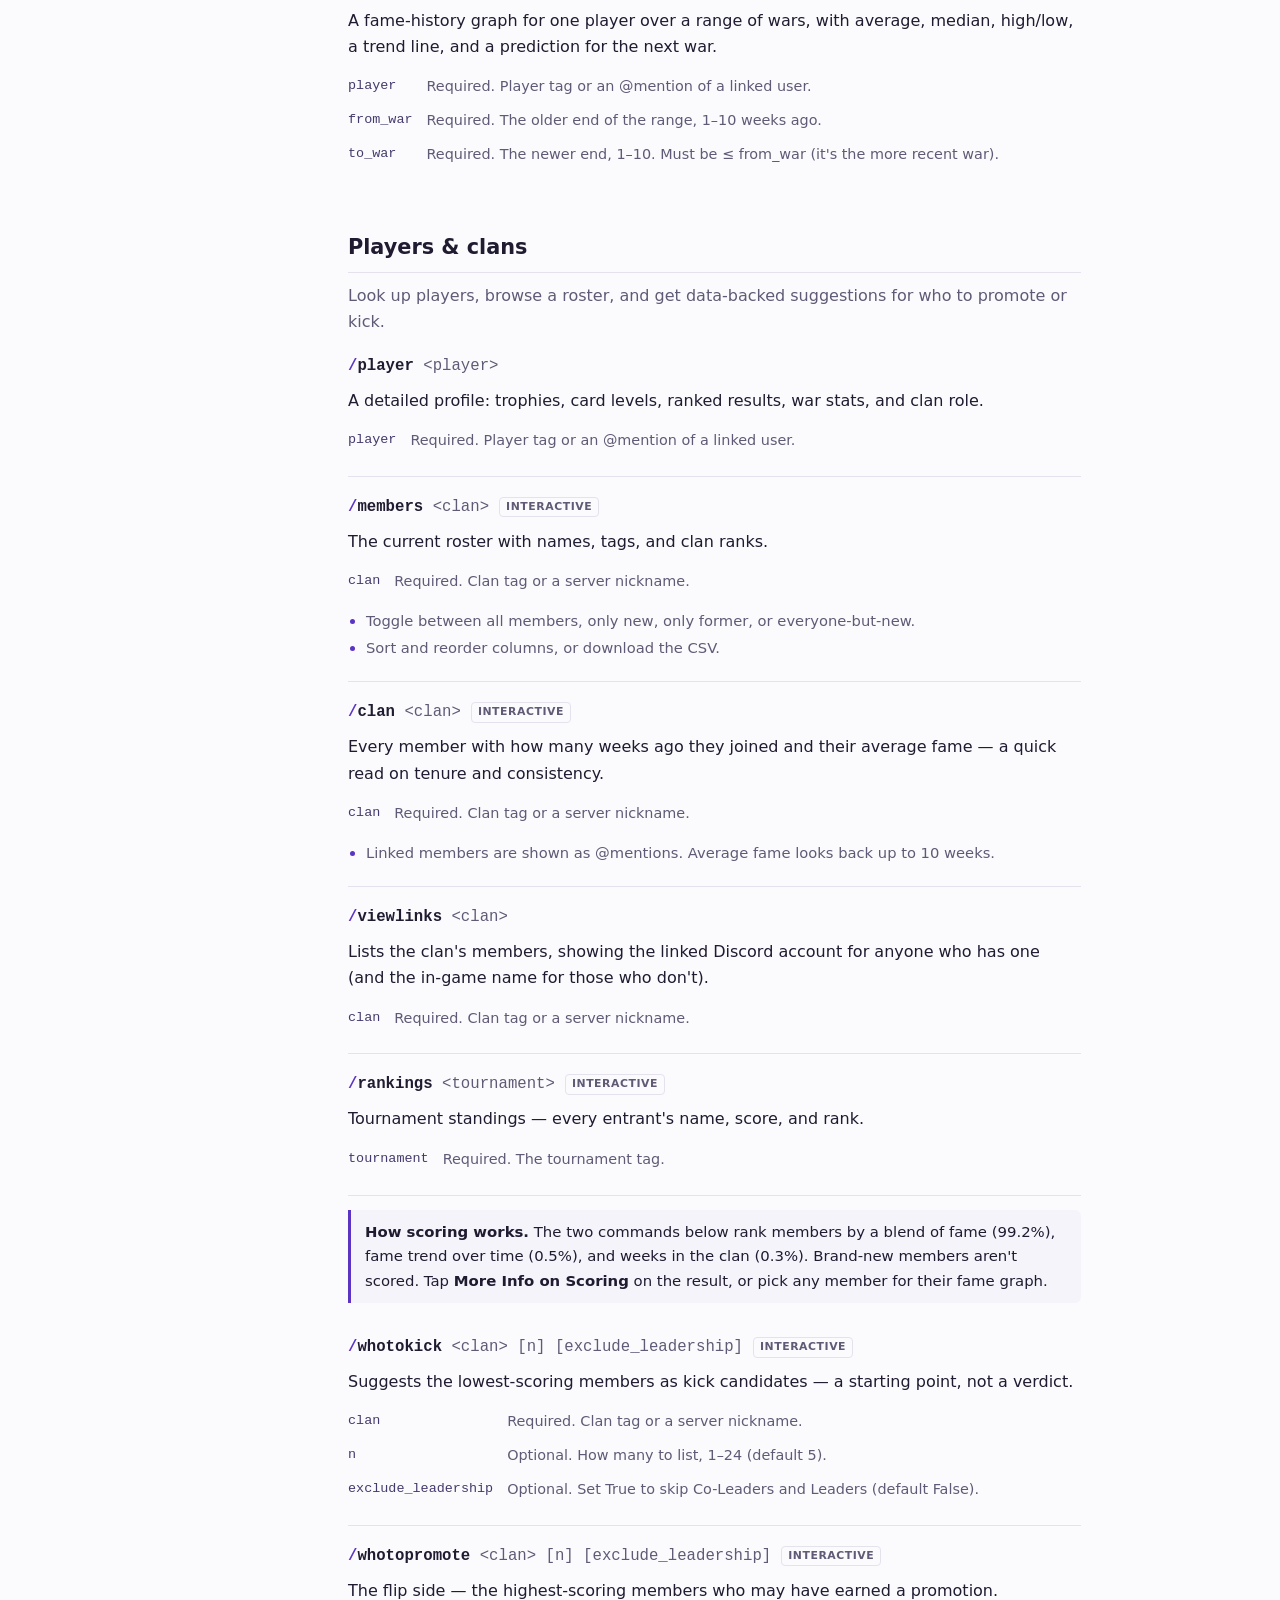
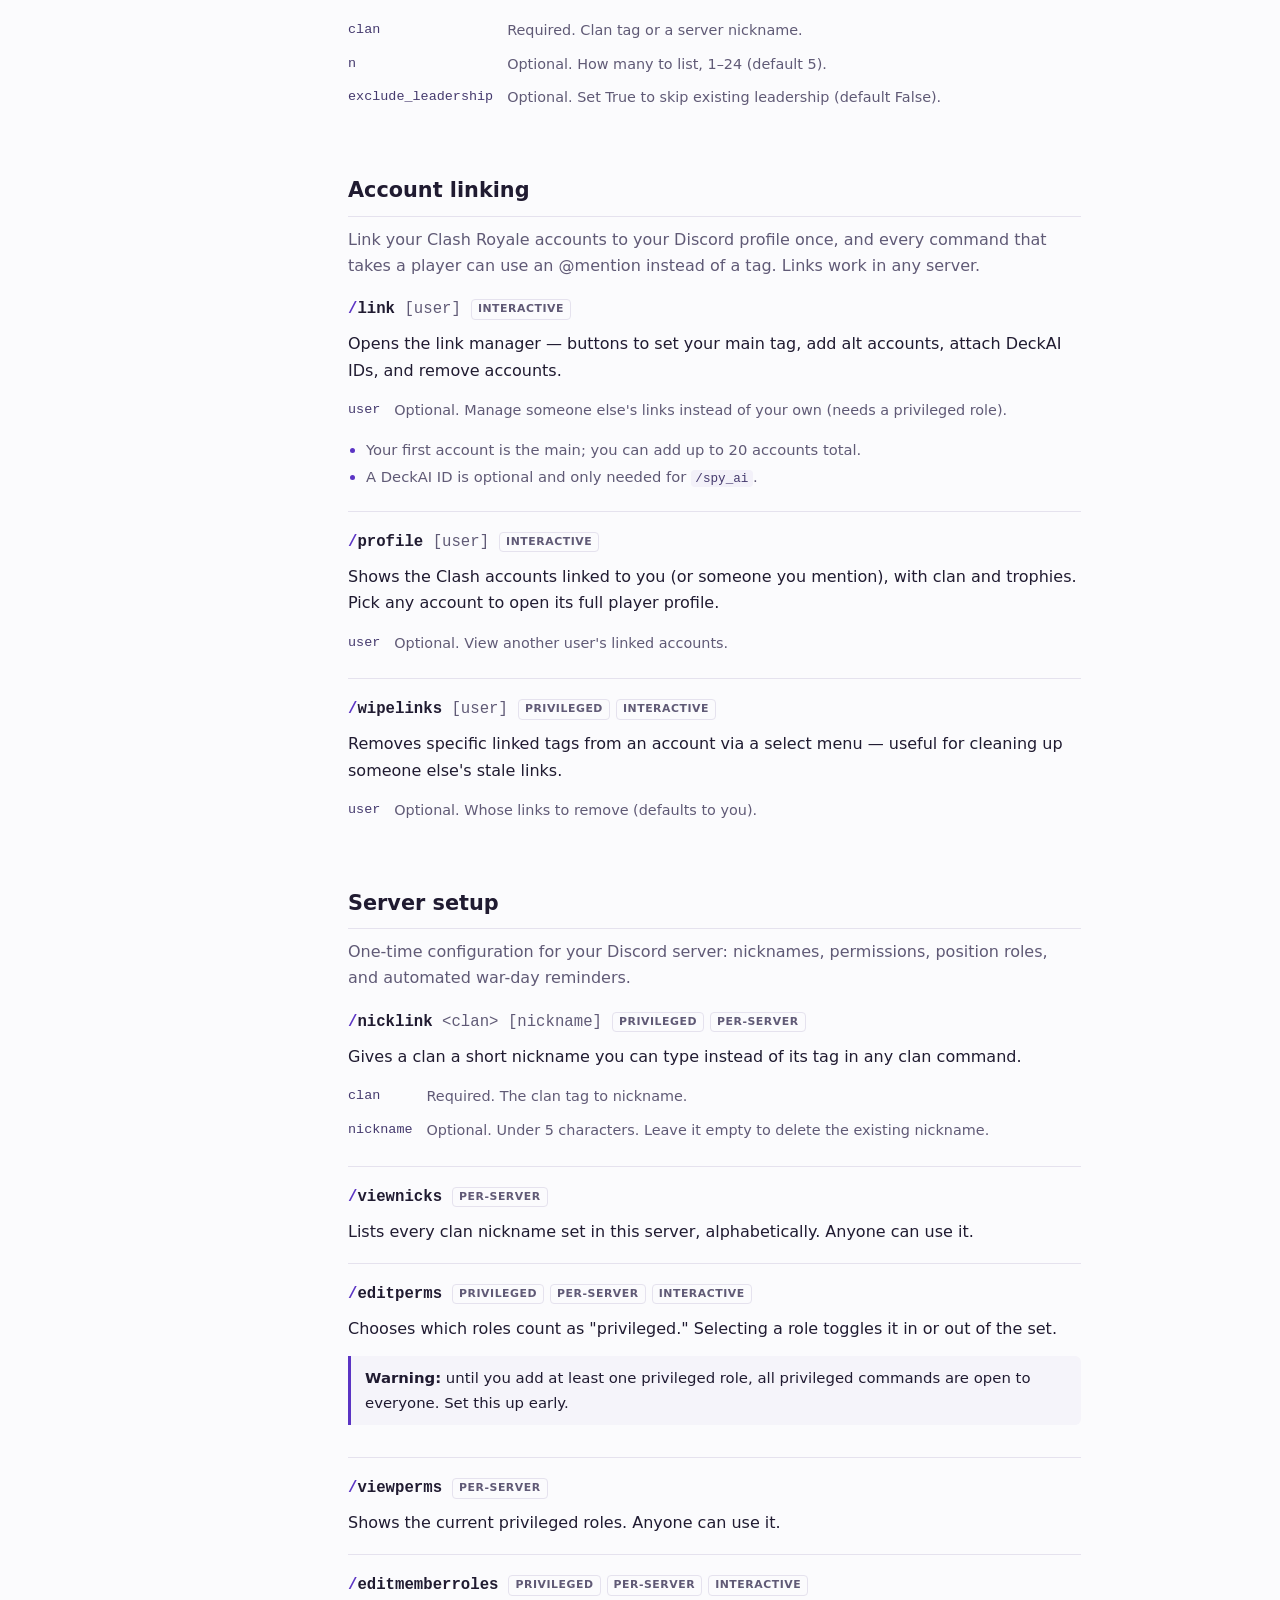
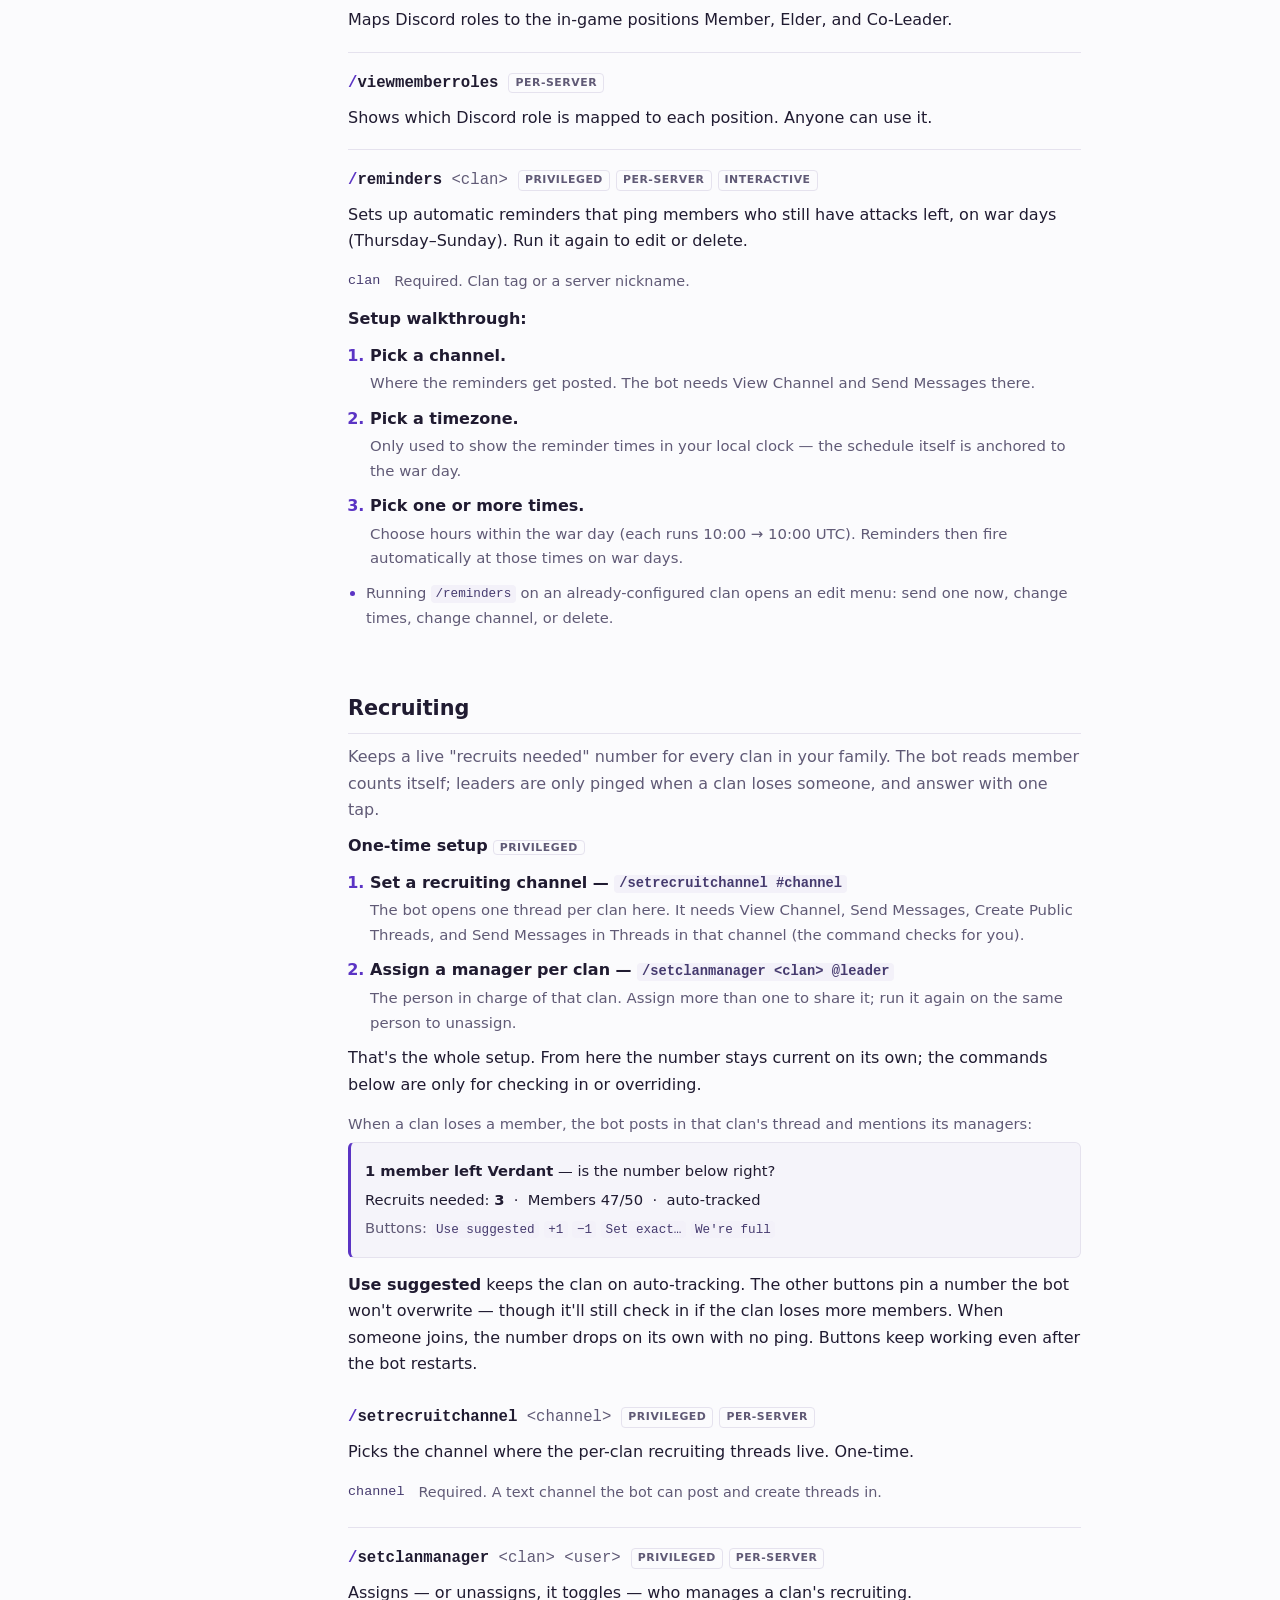
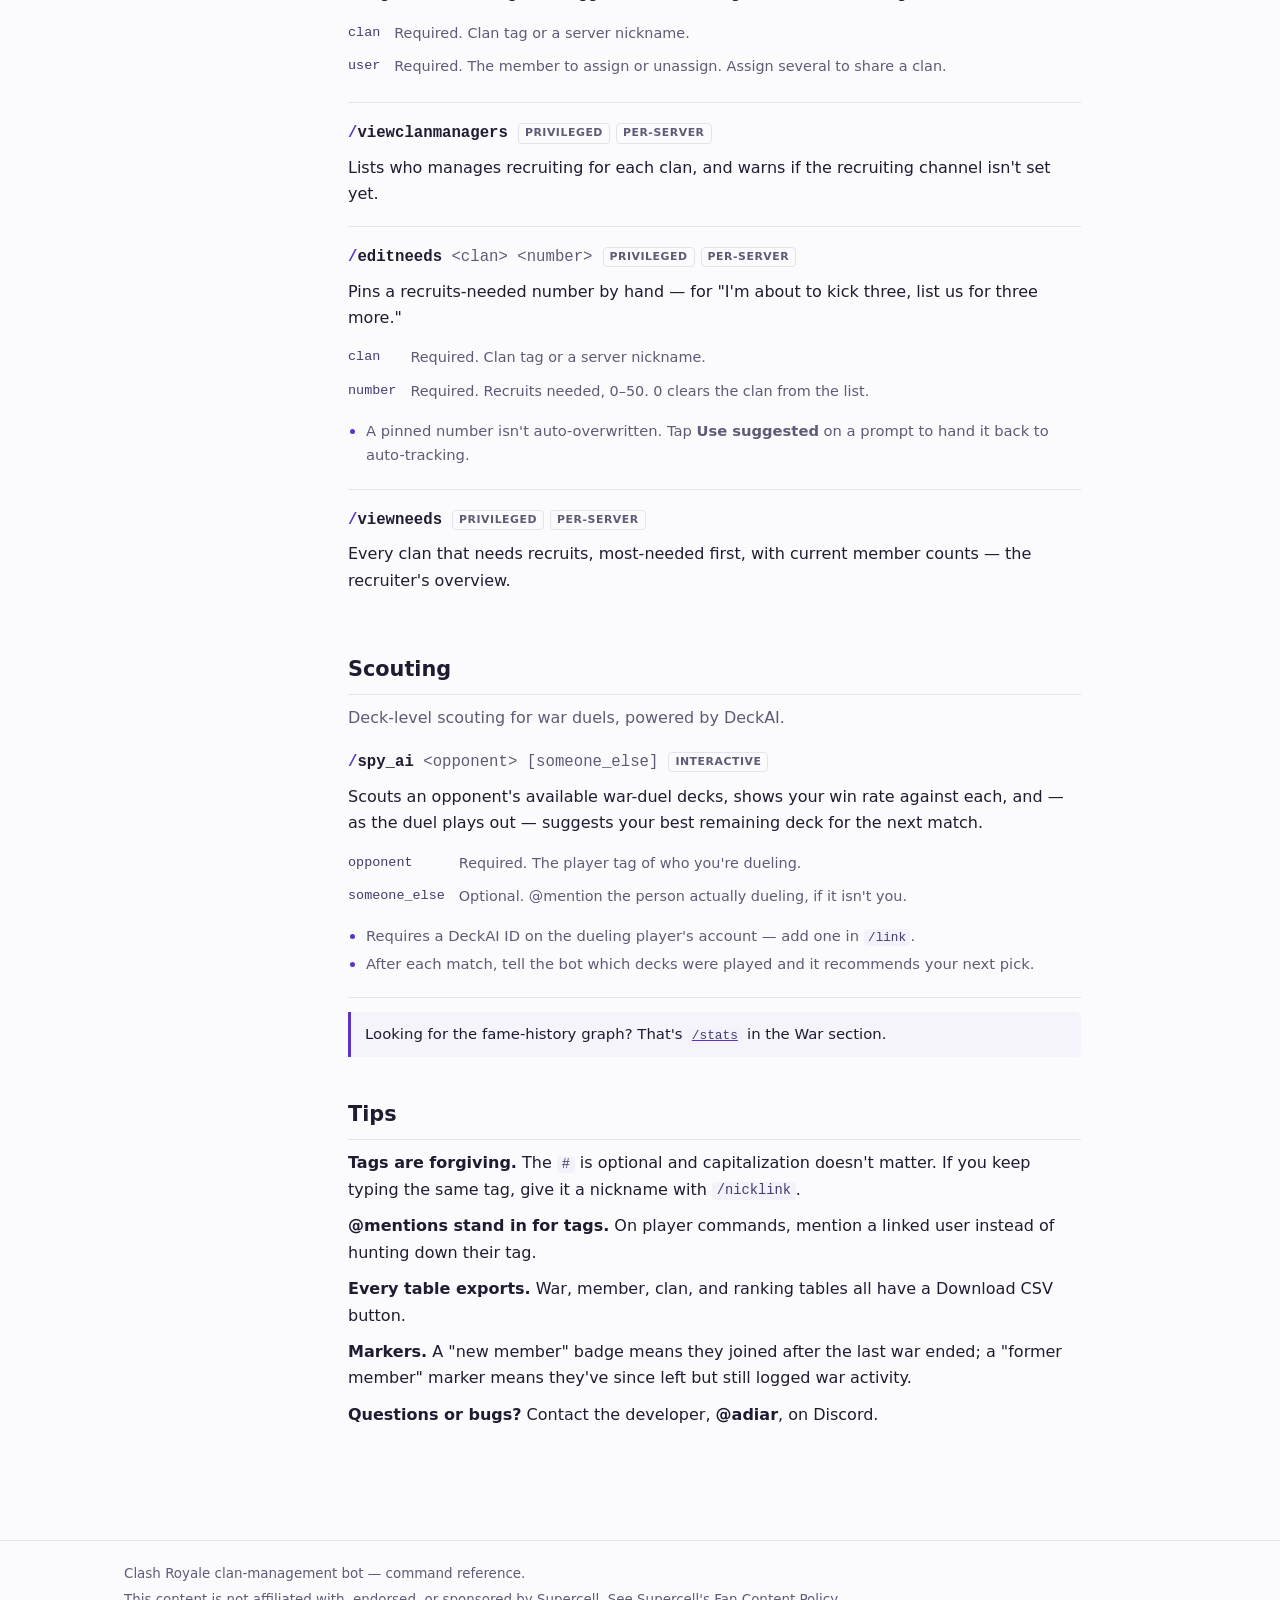
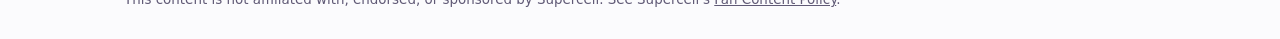
==== commit 046935a4: "fix" ====
--- a/docs/index.html
+++ b/docs/index.html
@@ -3,7 +3,7 @@
 <head>
 <meta charset="utf-8">
 <meta name="viewport" content="width=device-width, initial-scale=1">
-<meta name="description" content="Command reference for the Clash Royale clan-management Discord bot: war tracking, member stats, account linking, reminders, and recruiting.">
+<meta name="description" content="Command reference for the Clan Info Discord bot: war tracking, member stats, account linking, reminders, and recruiting.">
 <title>Clash Royale Bot — Command Guide</title>
 <style>
   :root {
@@ -147,7 +147,7 @@
 
 <header class="site">
   <div class="wrap">
-    <p class="site-brand">Clash Royale Bot</p>
+    <p class="site-brand">Clash Royale Clan Info Bot</p>
     <h1>Command guide</h1>
     <p class="lede">Reference for every command in the clan-management bot: what it does, who can run it, and what to type. Covers war tracking, member stats, account linking, war-day reminders, and recruiting.</p>
     <p class="lede"><a href="https://discord.com/oauth2/authorize?client_id=1260102504377483286&permissions=8&integration_type=0&scope=bot" target="_blank" rel="noopener">Add the bot to your server</a></p>
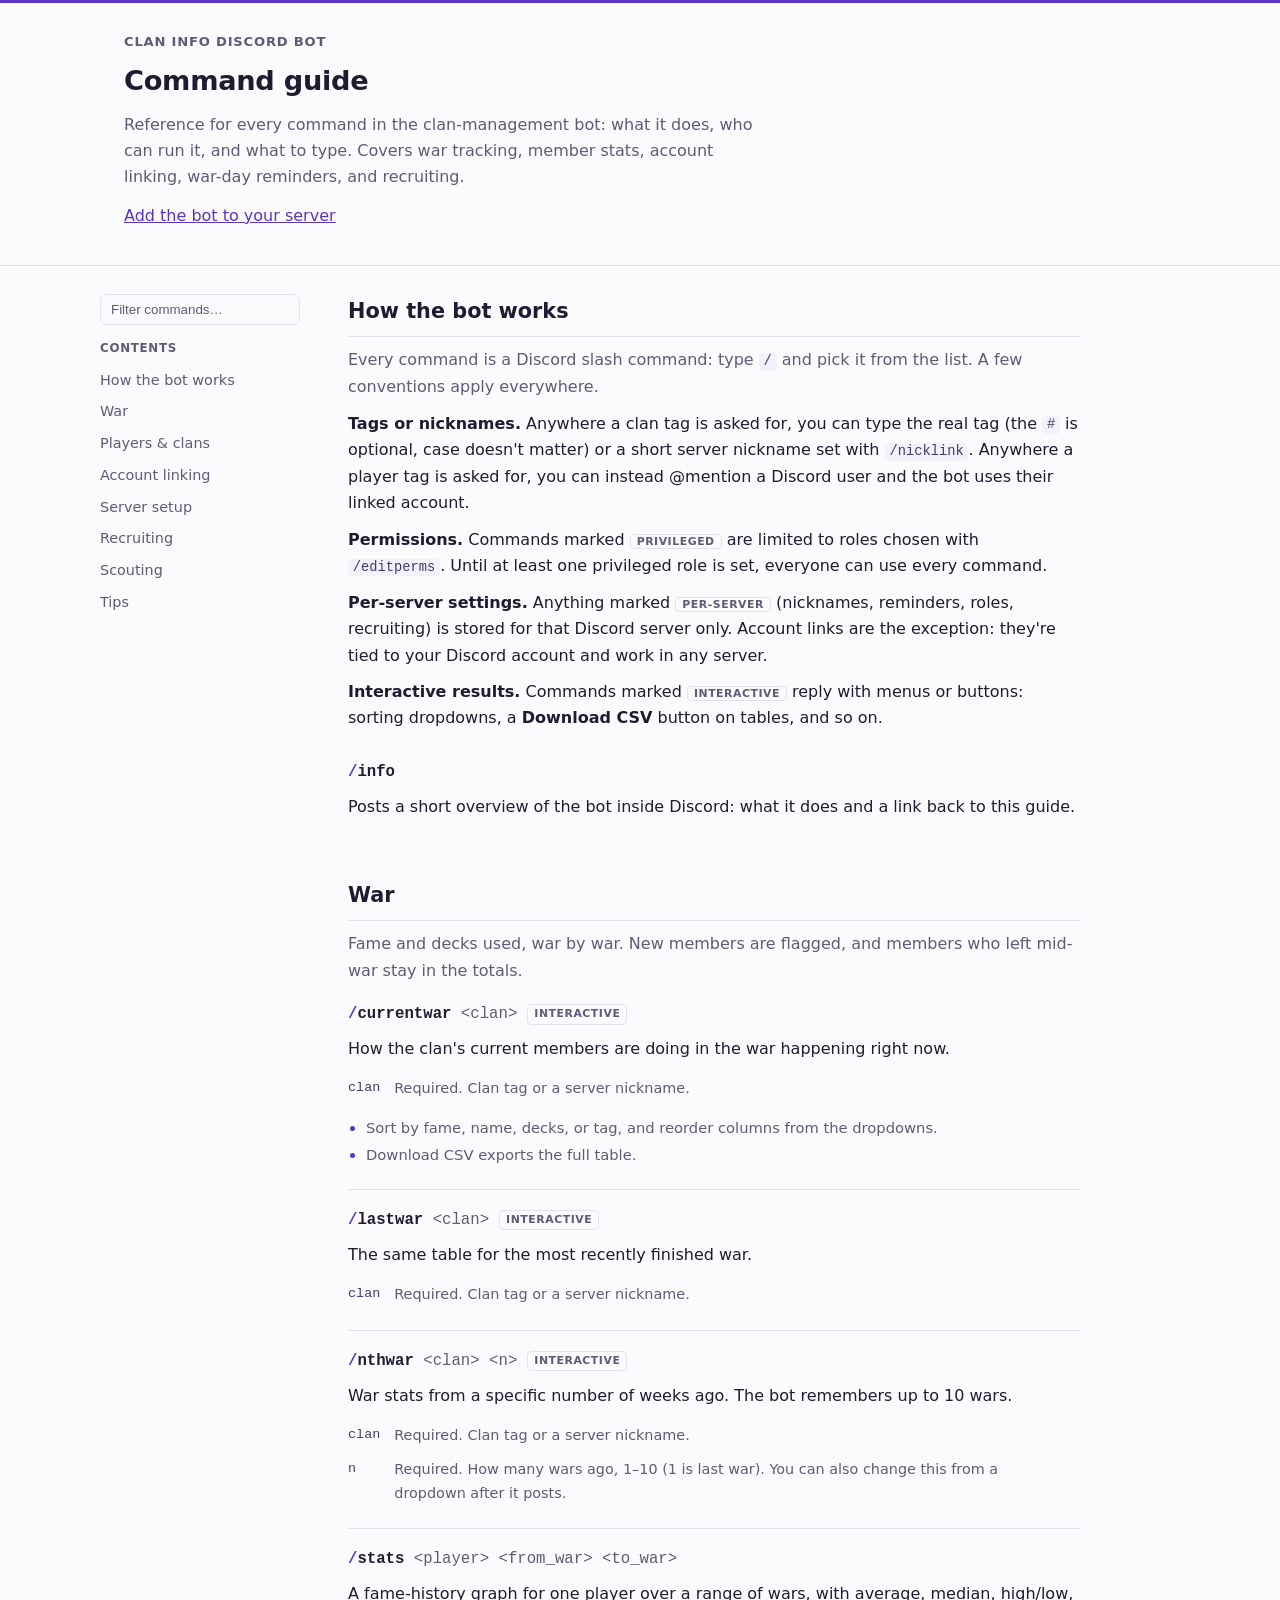
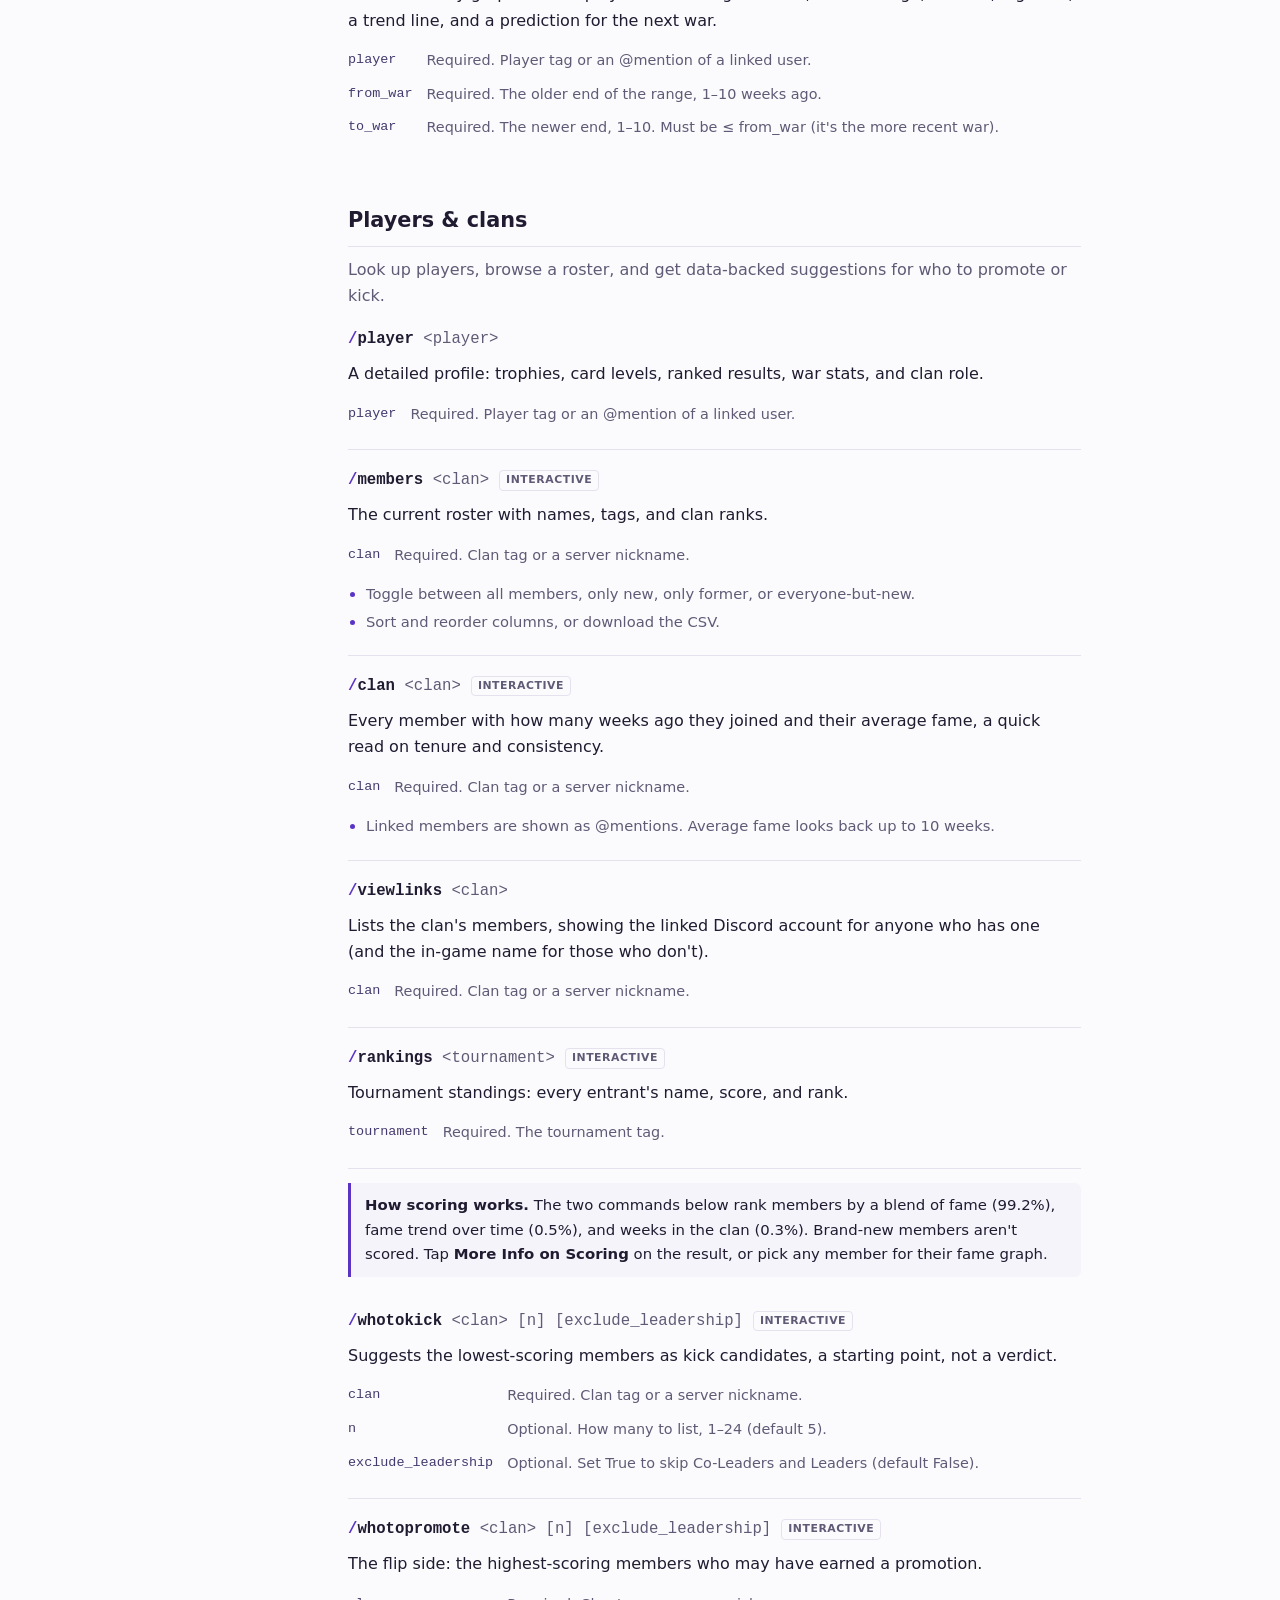
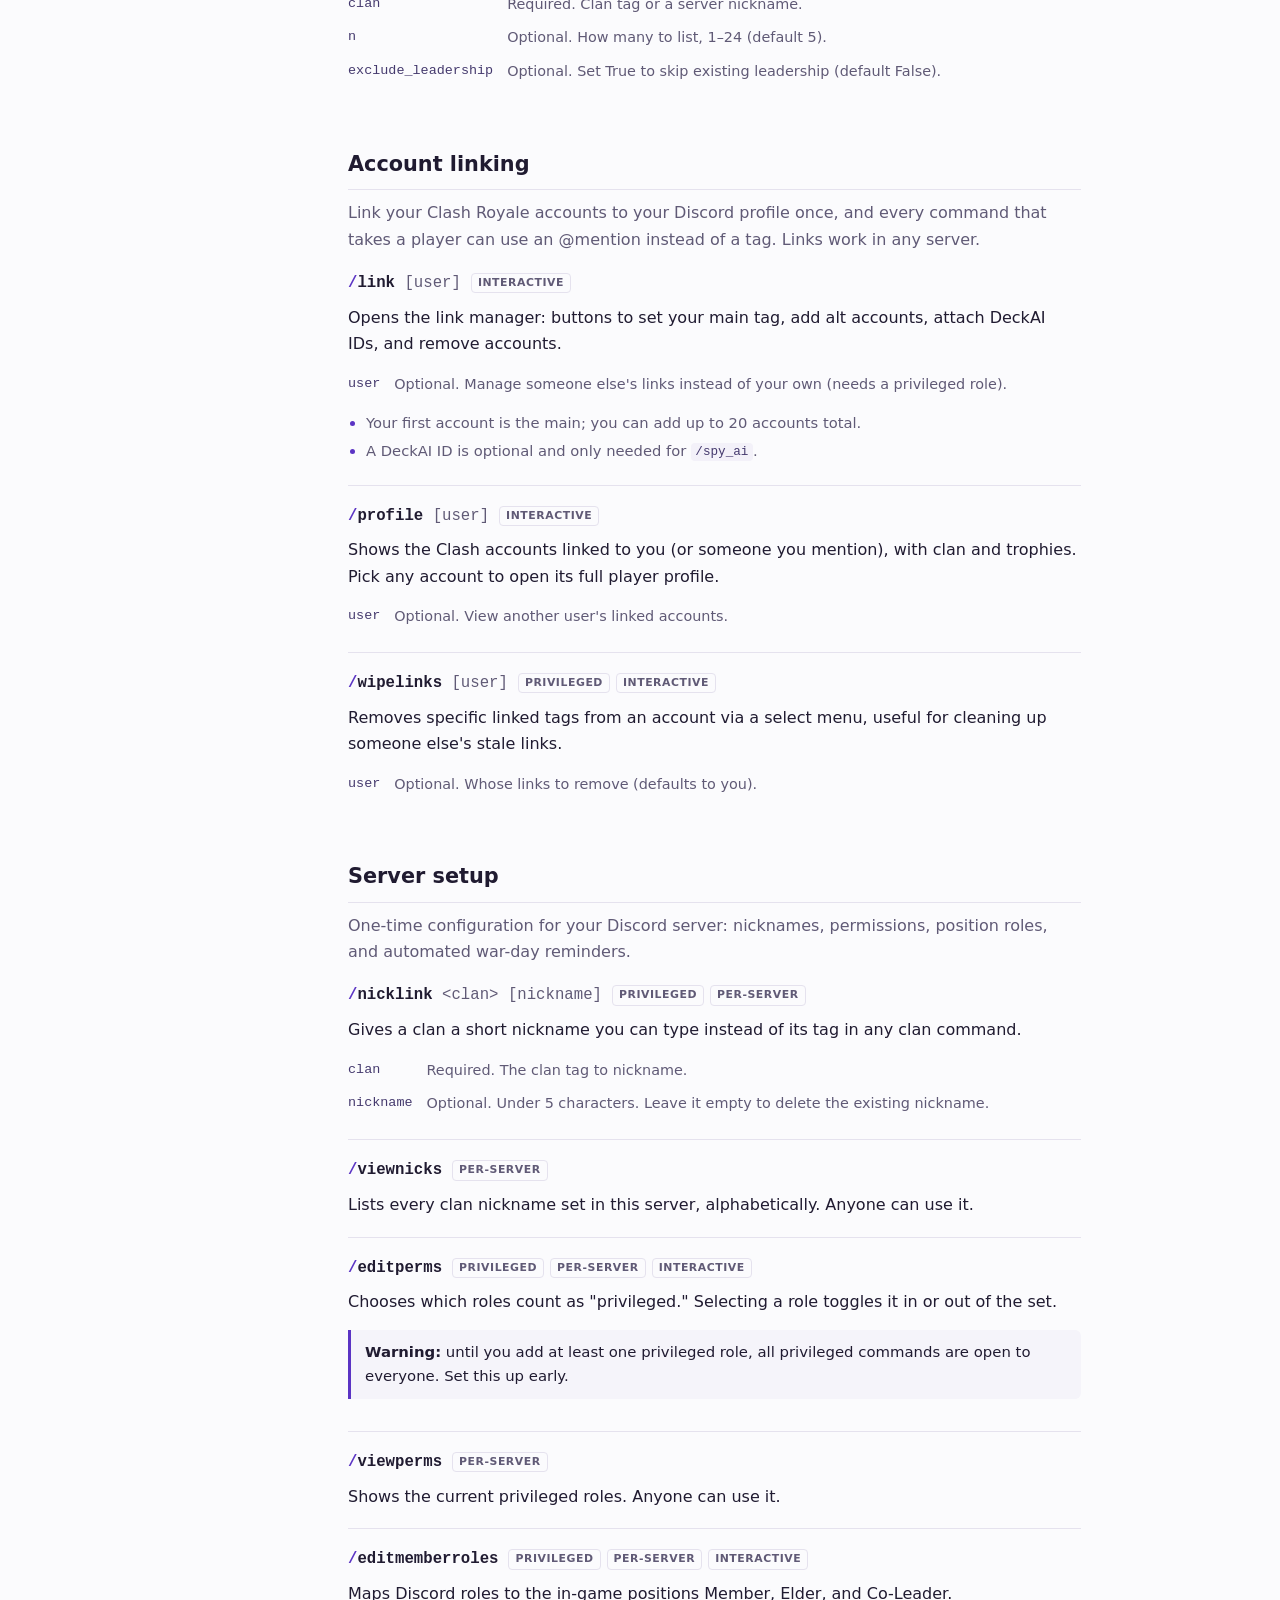
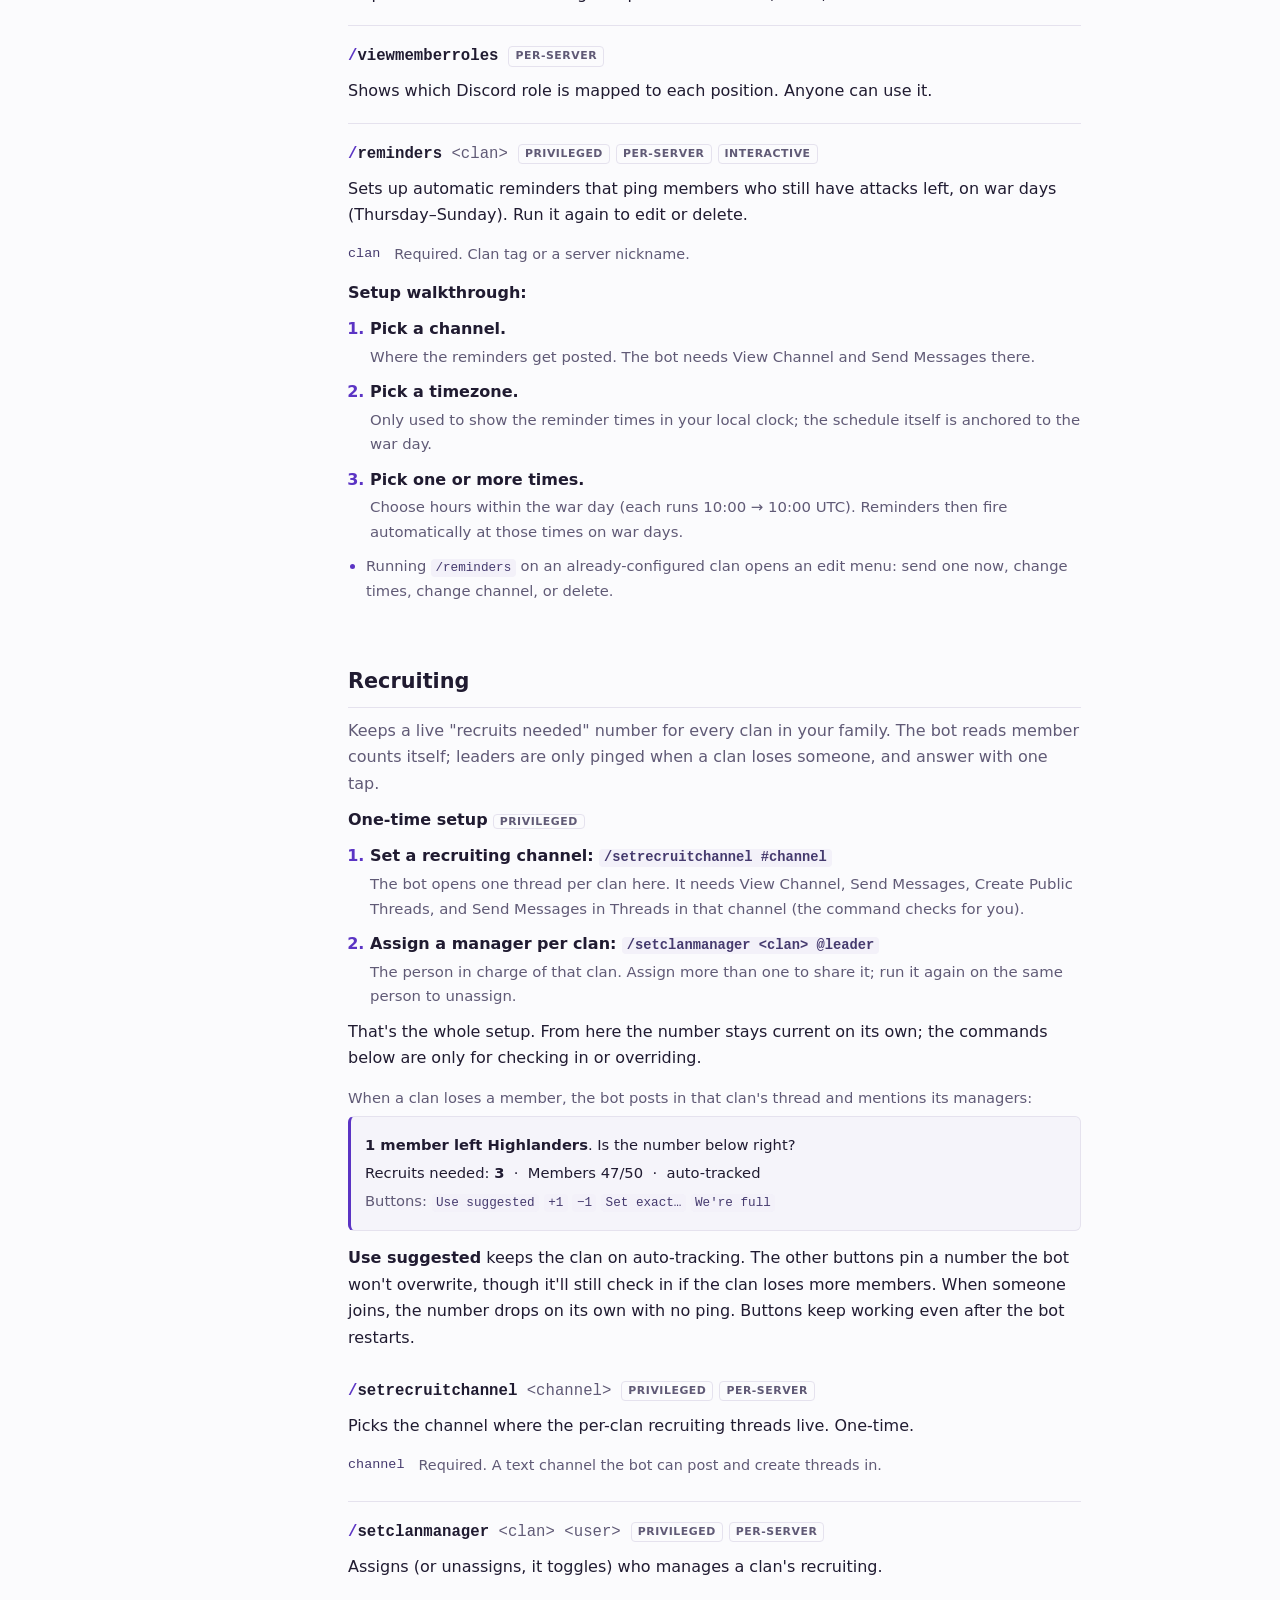
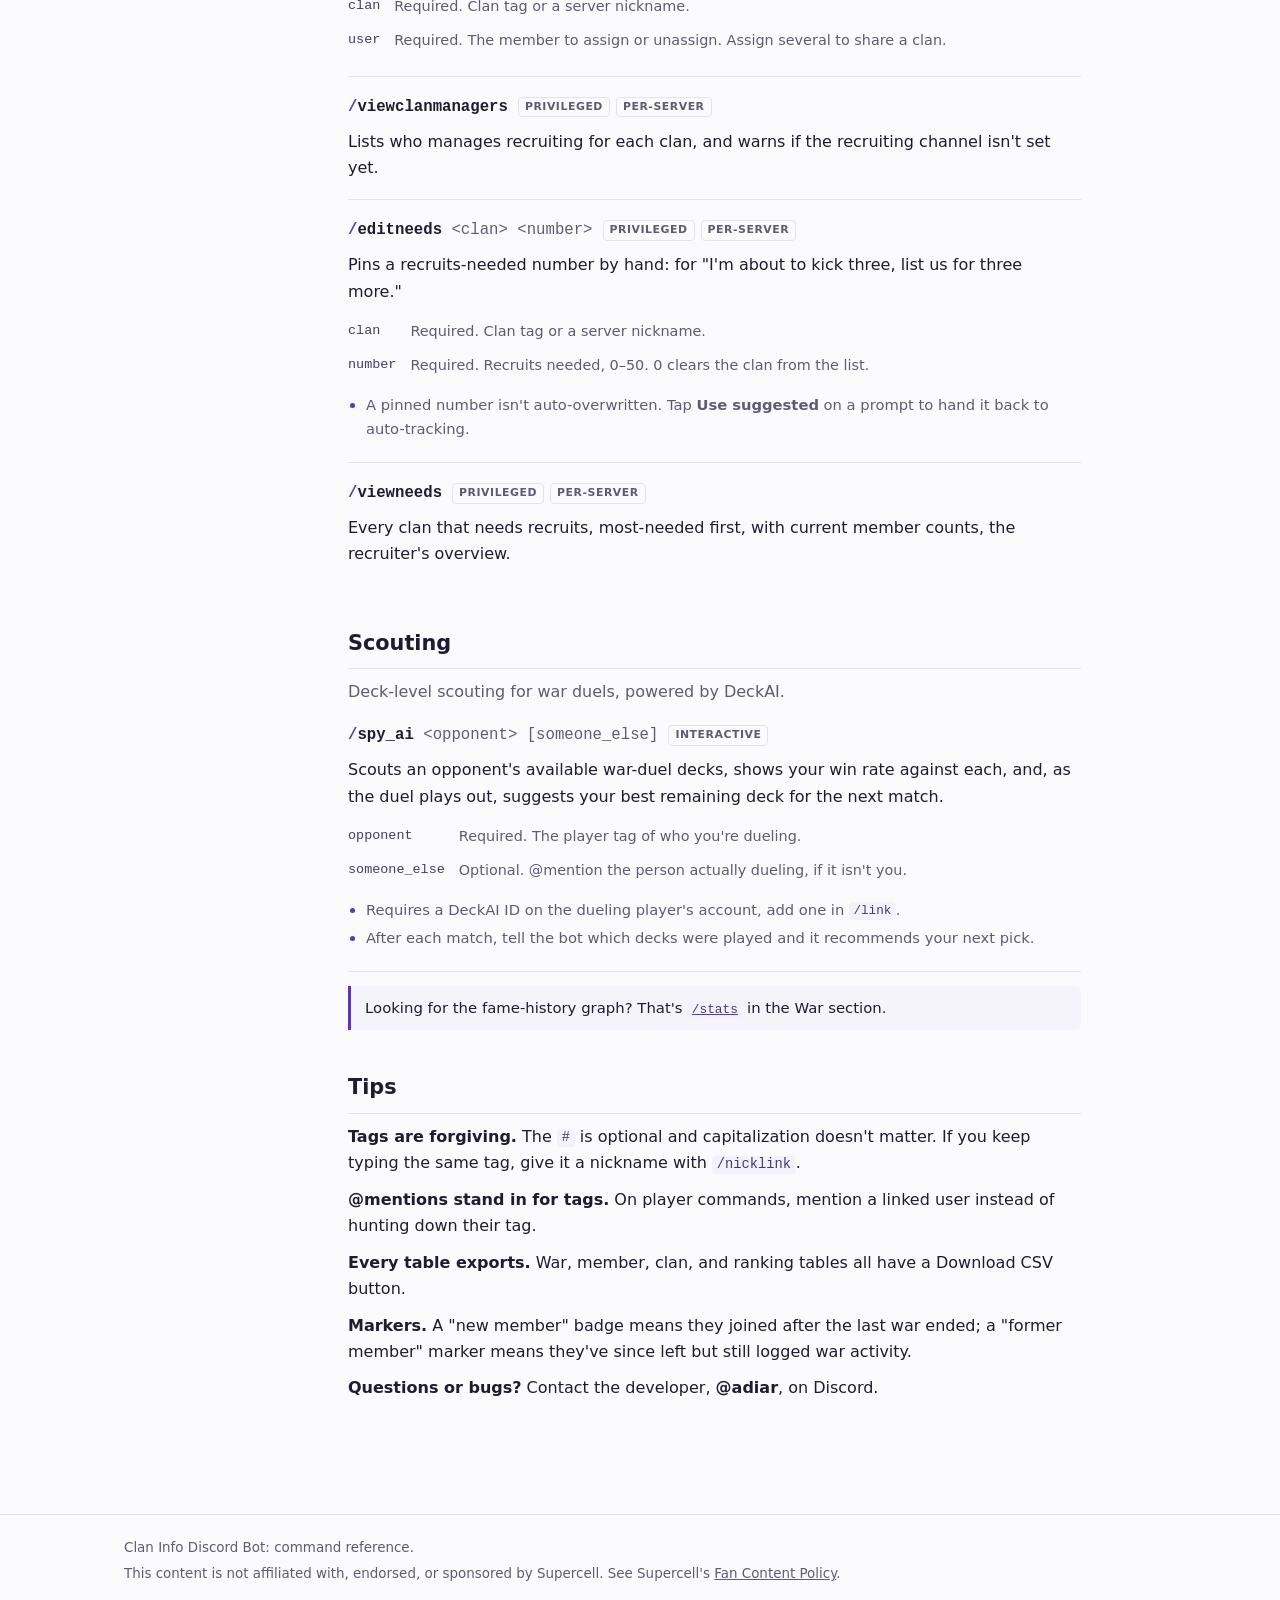
==== commit 9677bc1b: "standardize name to clan info" ====
--- a/docs/index.html
+++ b/docs/index.html
@@ -4,7 +4,7 @@
 <meta charset="utf-8">
 <meta name="viewport" content="width=device-width, initial-scale=1">
 <meta name="description" content="Command reference for the Clan Info Discord bot: war tracking, member stats, account linking, reminders, and recruiting.">
-<title>Clash Royale Bot — Command Guide</title>
+<title>Clan Info Command Guide</title>
 <style>
   :root {
     --bg: #FBFBFD;
@@ -147,7 +147,7 @@
 
 <header class="site">
   <div class="wrap">
-    <p class="site-brand">Clash Royale Clan Info Bot</p>
+    <p class="site-brand">Clan Info Discord Bot</p>
     <h1>Command guide</h1>
     <p class="lede">Reference for every command in the clan-management bot: what it does, who can run it, and what to type. Covers war tracking, member stats, account linking, war-day reminders, and recruiting.</p>
     <p class="lede"><a href="https://discord.com/oauth2/authorize?client_id=1260102504377483286&permissions=8&integration_type=0&scope=bot" target="_blank" rel="noopener">Add the bot to your server</a></p>
@@ -175,16 +175,16 @@
 
     <section id="start" data-info>
       <h2>How the bot works</h2>
-      <p class="sec-intro">Every command is a Discord slash command — type <code>/</code> and pick it from the list. A few conventions apply everywhere.</p>
+      <p class="sec-intro">Every command is a Discord slash command: type <code>/</code> and pick it from the list. A few conventions apply everywhere.</p>
 
       <p><strong>Tags or nicknames.</strong> Anywhere a clan tag is asked for, you can type the real tag (the <code>#</code> is optional, case doesn't matter) or a short server nickname set with <code>/nicklink</code>. Anywhere a player tag is asked for, you can instead @mention a Discord user and the bot uses their linked account.</p>
       <p><strong>Permissions.</strong> Commands marked <span class="badge">privileged</span> are limited to roles chosen with <code>/editperms</code>. Until at least one privileged role is set, everyone can use every command.</p>
-      <p><strong>Per-server settings.</strong> Anything marked <span class="badge">per-server</span> — nicknames, reminders, roles, recruiting — is stored for that Discord server only. Account links are the exception: they're tied to your Discord account and work in any server.</p>
-      <p><strong>Interactive results.</strong> Commands marked <span class="badge">interactive</span> reply with menus or buttons — sorting dropdowns, a <strong>Download CSV</strong> button on tables, and so on.</p>
+      <p><strong>Per-server settings.</strong> Anything marked <span class="badge">per-server</span> (nicknames, reminders, roles, recruiting) is stored for that Discord server only. Account links are the exception: they're tied to your Discord account and work in any server.</p>
+      <p><strong>Interactive results.</strong> Commands marked <span class="badge">interactive</span> reply with menus or buttons: sorting dropdowns, a <strong>Download CSV</strong> button on tables, and so on.</p>
 
       <article class="cmd" id="info" data-search="info about bot help overview">
         <h3 class="sig"><span class="slash">/</span>info</h3>
-        <p>Posts a short overview of the bot inside Discord — what it does, quick tips, and a link back to this guide.</p>
+        <p>Posts a short overview of the bot inside Discord: what it does and a link back to this guide.</p>
       </article>
     </section>
 
@@ -258,7 +258,7 @@
 
       <article class="cmd" id="clan" data-search="clan members weeks joined average fame roster">
         <h3 class="sig"><span class="slash">/</span>clan <span class="arg">&lt;clan&gt;</span><span class="badges"><span class="badge">interactive</span></span></h3>
-        <p>Every member with how many weeks ago they joined and their average fame — a quick read on tenure and consistency.</p>
+        <p>Every member with how many weeks ago they joined and their average fame, a quick read on tenure and consistency.</p>
         <table class="params">
           <tr><td>clan</td><td>Required. Clan tag or a server nickname.</td></tr>
         </table>
@@ -277,7 +277,7 @@
 
       <article class="cmd" id="rankings" data-search="rankings tournament scores rank tourny">
         <h3 class="sig"><span class="slash">/</span>rankings <span class="arg">&lt;tournament&gt;</span><span class="badges"><span class="badge">interactive</span></span></h3>
-        <p>Tournament standings — every entrant's name, score, and rank.</p>
+        <p>Tournament standings: every entrant's name, score, and rank.</p>
         <table class="params">
           <tr><td>tournament</td><td>Required. The tournament tag.</td></tr>
         </table>
@@ -289,7 +289,7 @@
 
       <article class="cmd" id="whotokick" data-search="whotokick kick remove recommendations worst inactive">
         <h3 class="sig"><span class="slash">/</span>whotokick <span class="arg">&lt;clan&gt; [n] [exclude_leadership]</span><span class="badges"><span class="badge">interactive</span></span></h3>
-        <p>Suggests the lowest-scoring members as kick candidates — a starting point, not a verdict.</p>
+        <p>Suggests the lowest-scoring members as kick candidates, a starting point, not a verdict.</p>
         <table class="params">
           <tr><td>clan</td><td>Required. Clan tag or a server nickname.</td></tr>
           <tr><td>n</td><td>Optional. How many to list, 1–24 (default 5).</td></tr>
@@ -299,7 +299,7 @@
 
       <article class="cmd" id="whotopromote" data-search="whotopromote promote elder coleader recommendations best">
         <h3 class="sig"><span class="slash">/</span>whotopromote <span class="arg">&lt;clan&gt; [n] [exclude_leadership]</span><span class="badges"><span class="badge">interactive</span></span></h3>
-        <p>The flip side — the highest-scoring members who may have earned a promotion.</p>
+        <p>The flip side: the highest-scoring members who may have earned a promotion.</p>
         <table class="params">
           <tr><td>clan</td><td>Required. Clan tag or a server nickname.</td></tr>
           <tr><td>n</td><td>Optional. How many to list, 1–24 (default 5).</td></tr>
@@ -314,7 +314,7 @@
 
       <article class="cmd" id="link" data-search="link manager main tag alt deckai id add remove accounts">
         <h3 class="sig"><span class="slash">/</span>link <span class="arg">[user]</span><span class="badges"><span class="badge">interactive</span></span></h3>
-        <p>Opens the link manager — buttons to set your main tag, add alt accounts, attach DeckAI IDs, and remove accounts.</p>
+        <p>Opens the link manager: buttons to set your main tag, add alt accounts, attach DeckAI IDs, and remove accounts.</p>
         <table class="params">
           <tr><td>user</td><td>Optional. Manage someone else's links instead of your own (needs a privileged role).</td></tr>
         </table>
@@ -334,7 +334,7 @@
 
       <article class="cmd" id="wipelinks" data-search="wipelinks remove delete tags unlink">
         <h3 class="sig"><span class="slash">/</span>wipelinks <span class="arg">[user]</span><span class="badges"><span class="badge">privileged</span> <span class="badge">interactive</span></span></h3>
-        <p>Removes specific linked tags from an account via a select menu — useful for cleaning up someone else's stale links.</p>
+        <p>Removes specific linked tags from an account via a select menu, useful for cleaning up someone else's stale links.</p>
         <table class="params">
           <tr><td>user</td><td>Optional. Whose links to remove (defaults to you).</td></tr>
         </table>
@@ -391,7 +391,7 @@
         <p><strong>Setup walkthrough:</strong></p>
         <ol class="steps">
           <li><strong>Pick a channel.</strong><p>Where the reminders get posted. The bot needs View Channel and Send Messages there.</p></li>
-          <li><strong>Pick a timezone.</strong><p>Only used to show the reminder times in your local clock — the schedule itself is anchored to the war day.</p></li>
+          <li><strong>Pick a timezone.</strong><p>Only used to show the reminder times in your local clock; the schedule itself is anchored to the war day.</p></li>
           <li><strong>Pick one or more times.</strong><p>Choose hours within the war day (each runs 10:00 → 10:00 UTC). Reminders then fire automatically at those times on war days.</p></li>
         </ol>
         <ul class="notes">
@@ -406,20 +406,20 @@
 
       <p><strong>One-time setup</strong> <span class="badge">privileged</span></p>
       <ol class="steps">
-        <li><strong>Set a recruiting channel — <code>/setrecruitchannel #channel</code></strong><p>The bot opens one thread per clan here. It needs View Channel, Send Messages, Create Public Threads, and Send Messages in Threads in that channel (the command checks for you).</p></li>
-        <li><strong>Assign a manager per clan — <code>/setclanmanager &lt;clan&gt; @leader</code></strong><p>The person in charge of that clan. Assign more than one to share it; run it again on the same person to unassign.</p></li>
+        <li><strong>Set a recruiting channel: <code>/setrecruitchannel #channel</code></strong><p>The bot opens one thread per clan here. It needs View Channel, Send Messages, Create Public Threads, and Send Messages in Threads in that channel (the command checks for you).</p></li>
+        <li><strong>Assign a manager per clan: <code>/setclanmanager &lt;clan&gt; @leader</code></strong><p>The person in charge of that clan. Assign more than one to share it; run it again on the same person to unassign.</p></li>
       </ol>
       <p>That's the whole setup. From here the number stays current on its own; the commands below are only for checking in or overriding.</p>
 
       <div class="example">
         <p class="example-label">When a clan loses a member, the bot posts in that clan's thread and mentions its managers:</p>
         <div class="example-body">
-          <p><strong>1 member left Verdant</strong> — is the number below right?</p>
+          <p><strong>1 member left Highlanders</strong>. Is the number below right?</p>
           <p>Recruits needed: <strong>3</strong> &nbsp;·&nbsp; Members 47/50 &nbsp;·&nbsp; auto-tracked</p>
           <p class="muted">Buttons: <code>Use suggested</code> <code>+1</code> <code>−1</code> <code>Set exact…</code> <code>We're full</code></p>
         </div>
       </div>
-      <p><strong>Use suggested</strong> keeps the clan on auto-tracking. The other buttons pin a number the bot won't overwrite — though it'll still check in if the clan loses more members. When someone joins, the number drops on its own with no ping. Buttons keep working even after the bot restarts.</p>
+      <p><strong>Use suggested</strong> keeps the clan on auto-tracking. The other buttons pin a number the bot won't overwrite, though it'll still check in if the clan loses more members. When someone joins, the number drops on its own with no ping. Buttons keep working even after the bot restarts.</p>
 
       <article class="cmd" id="setrecruitchannel" data-search="setrecruitchannel recruiting channel thread setup">
         <h3 class="sig"><span class="slash">/</span>setrecruitchannel <span class="arg">&lt;channel&gt;</span><span class="badges"><span class="badge">privileged</span> <span class="badge">per-server</span></span></h3>
@@ -431,7 +431,7 @@
 
       <article class="cmd" id="setclanmanager" data-search="setclanmanager manager assign leader recruiting toggle">
         <h3 class="sig"><span class="slash">/</span>setclanmanager <span class="arg">&lt;clan&gt; &lt;user&gt;</span><span class="badges"><span class="badge">privileged</span> <span class="badge">per-server</span></span></h3>
-        <p>Assigns — or unassigns, it toggles — who manages a clan's recruiting.</p>
+        <p>Assigns (or unassigns, it toggles) who manages a clan's recruiting.</p>
         <table class="params">
           <tr><td>clan</td><td>Required. Clan tag or a server nickname.</td></tr>
           <tr><td>user</td><td>Required. The member to assign or unassign. Assign several to share a clan.</td></tr>
@@ -445,7 +445,7 @@
 
       <article class="cmd" id="editneeds" data-search="editneeds pin recruits needed number set clear">
         <h3 class="sig"><span class="slash">/</span>editneeds <span class="arg">&lt;clan&gt; &lt;number&gt;</span><span class="badges"><span class="badge">privileged</span> <span class="badge">per-server</span></span></h3>
-        <p>Pins a recruits-needed number by hand — for "I'm about to kick three, list us for three more."</p>
+        <p>Pins a recruits-needed number by hand: for "I'm about to kick three, list us for three more."</p>
         <table class="params">
           <tr><td>clan</td><td>Required. Clan tag or a server nickname.</td></tr>
           <tr><td>number</td><td>Required. Recruits needed, 0–50. 0 clears the clan from the list.</td></tr>
@@ -457,7 +457,7 @@
 
       <article class="cmd" id="viewneeds" data-search="viewneeds recruits needed clans overview recruiter">
         <h3 class="sig"><span class="slash">/</span>viewneeds<span class="badges"><span class="badge">privileged</span> <span class="badge">per-server</span></span></h3>
-        <p>Every clan that needs recruits, most-needed first, with current member counts — the recruiter's overview.</p>
+        <p>Every clan that needs recruits, most-needed first, with current member counts, the recruiter's overview.</p>
       </article>
     </section>
 
@@ -467,13 +467,13 @@
 
       <article class="cmd" id="spy_ai" data-search="spy_ai spy scout opponent war decks duel winrate deckai">
         <h3 class="sig"><span class="slash">/</span>spy_ai <span class="arg">&lt;opponent&gt; [someone_else]</span><span class="badges"><span class="badge">interactive</span></span></h3>
-        <p>Scouts an opponent's available war-duel decks, shows your win rate against each, and — as the duel plays out — suggests your best remaining deck for the next match.</p>
+        <p>Scouts an opponent's available war-duel decks, shows your win rate against each, and, as the duel plays out, suggests your best remaining deck for the next match.</p>
         <table class="params">
           <tr><td>opponent</td><td>Required. The player tag of who you're dueling.</td></tr>
           <tr><td>someone_else</td><td>Optional. @mention the person actually dueling, if it isn't you.</td></tr>
         </table>
         <ul class="notes">
-          <li>Requires a DeckAI ID on the dueling player's account — add one in <code>/link</code>.</li>
+          <li>Requires a DeckAI ID on the dueling player's account, add one in <code>/link</code>.</li>
           <li>After each match, tell the bot which decks were played and it recommends your next pick.</li>
         </ul>
       </article>
@@ -496,7 +496,7 @@
 
 <footer>
   <div class="wrap">
-    <p>Clash Royale clan-management bot — command reference.</p>
+    <p>Clan Info Discord Bot: command reference.</p>
     <p>This content is not affiliated with, endorsed, or sponsored by Supercell. See Supercell's <a href="https://supercell.com/en/fan-content-policy/" target="_blank" rel="noopener">Fan Content Policy</a>.</p>
   </div>
 </footer>
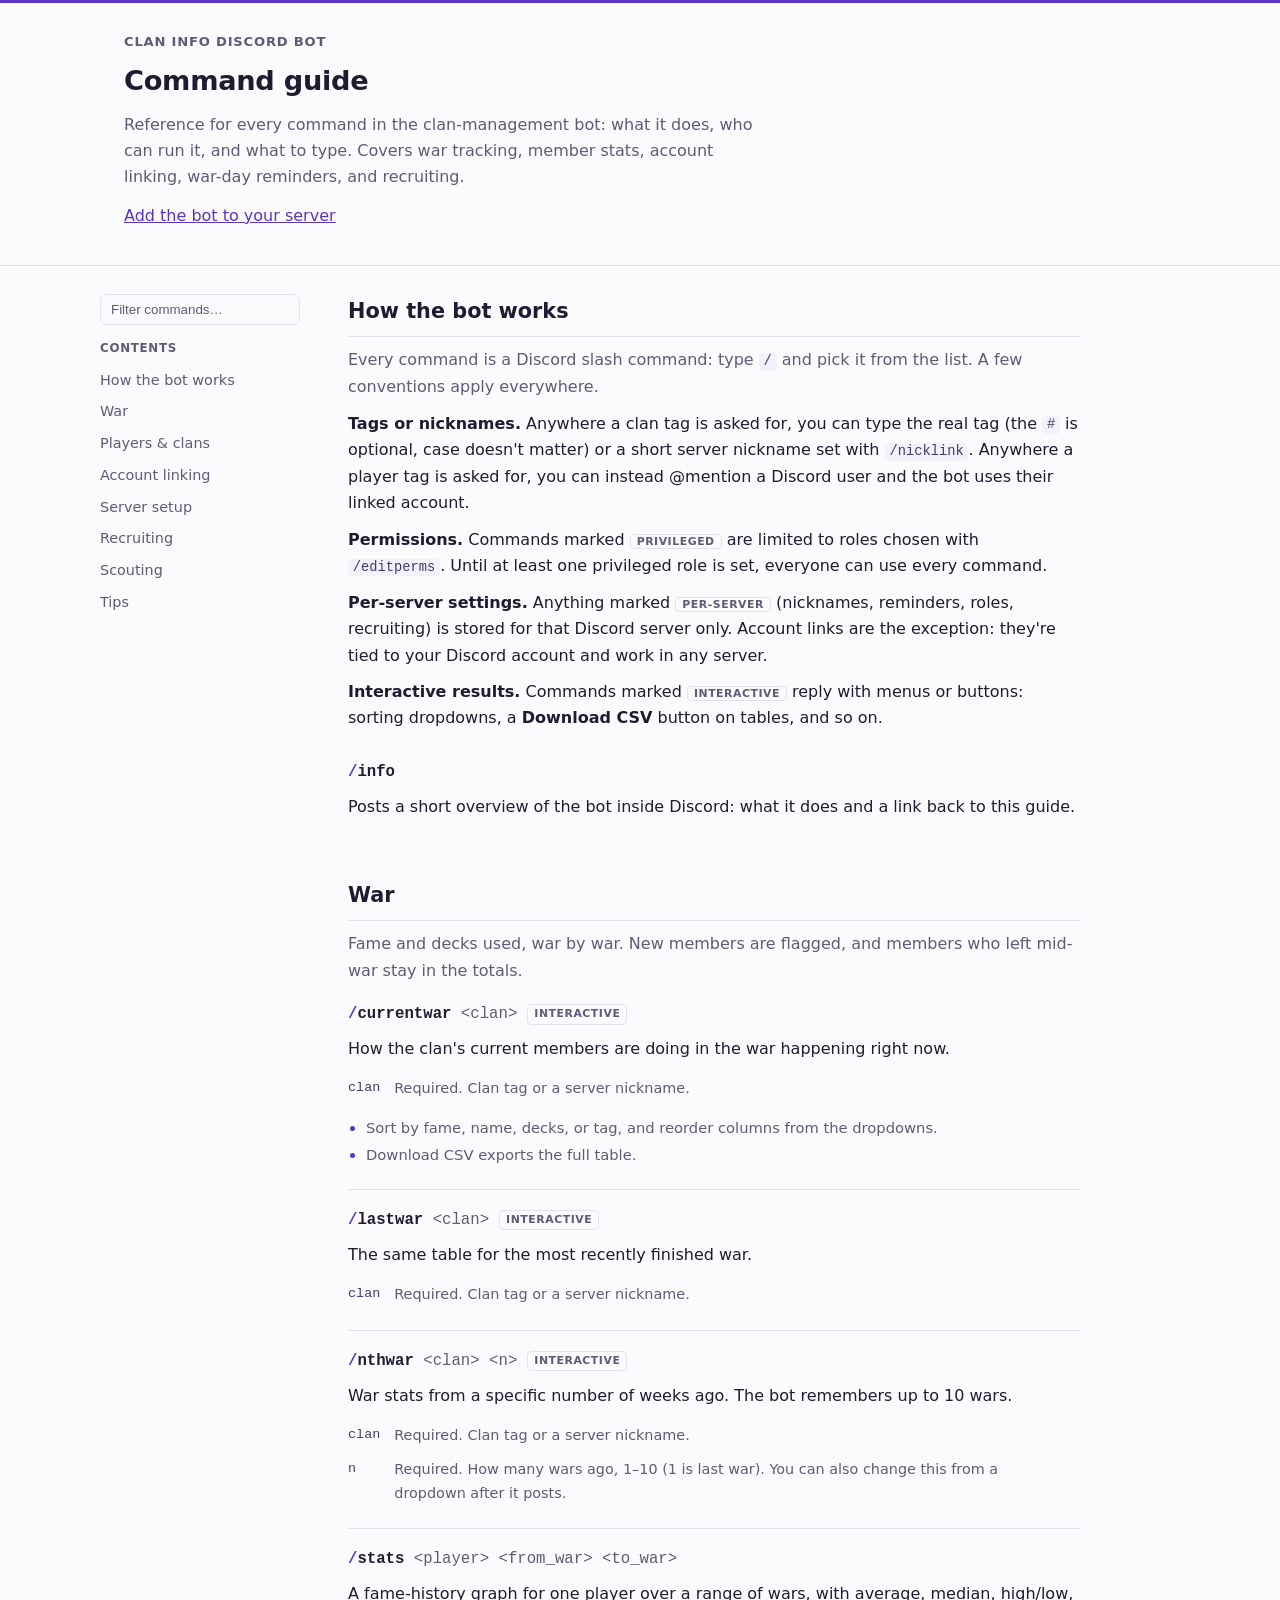
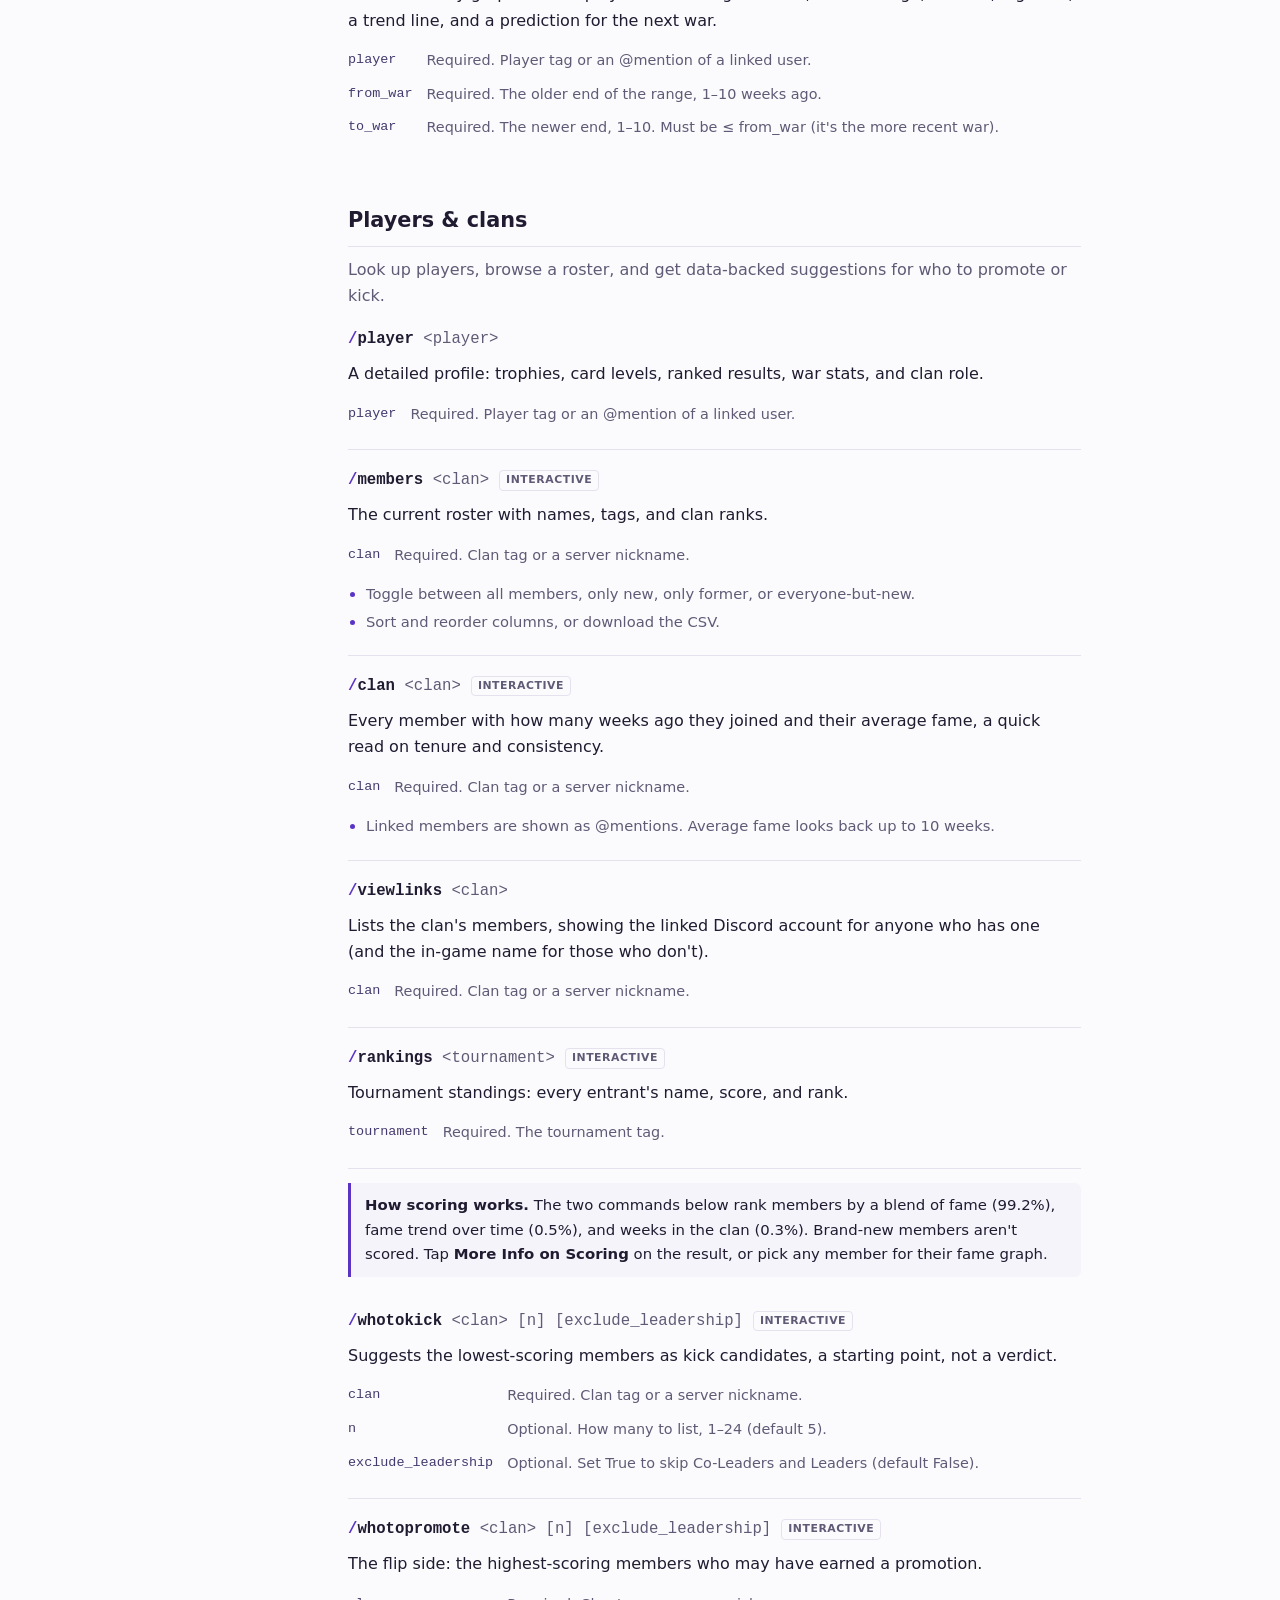
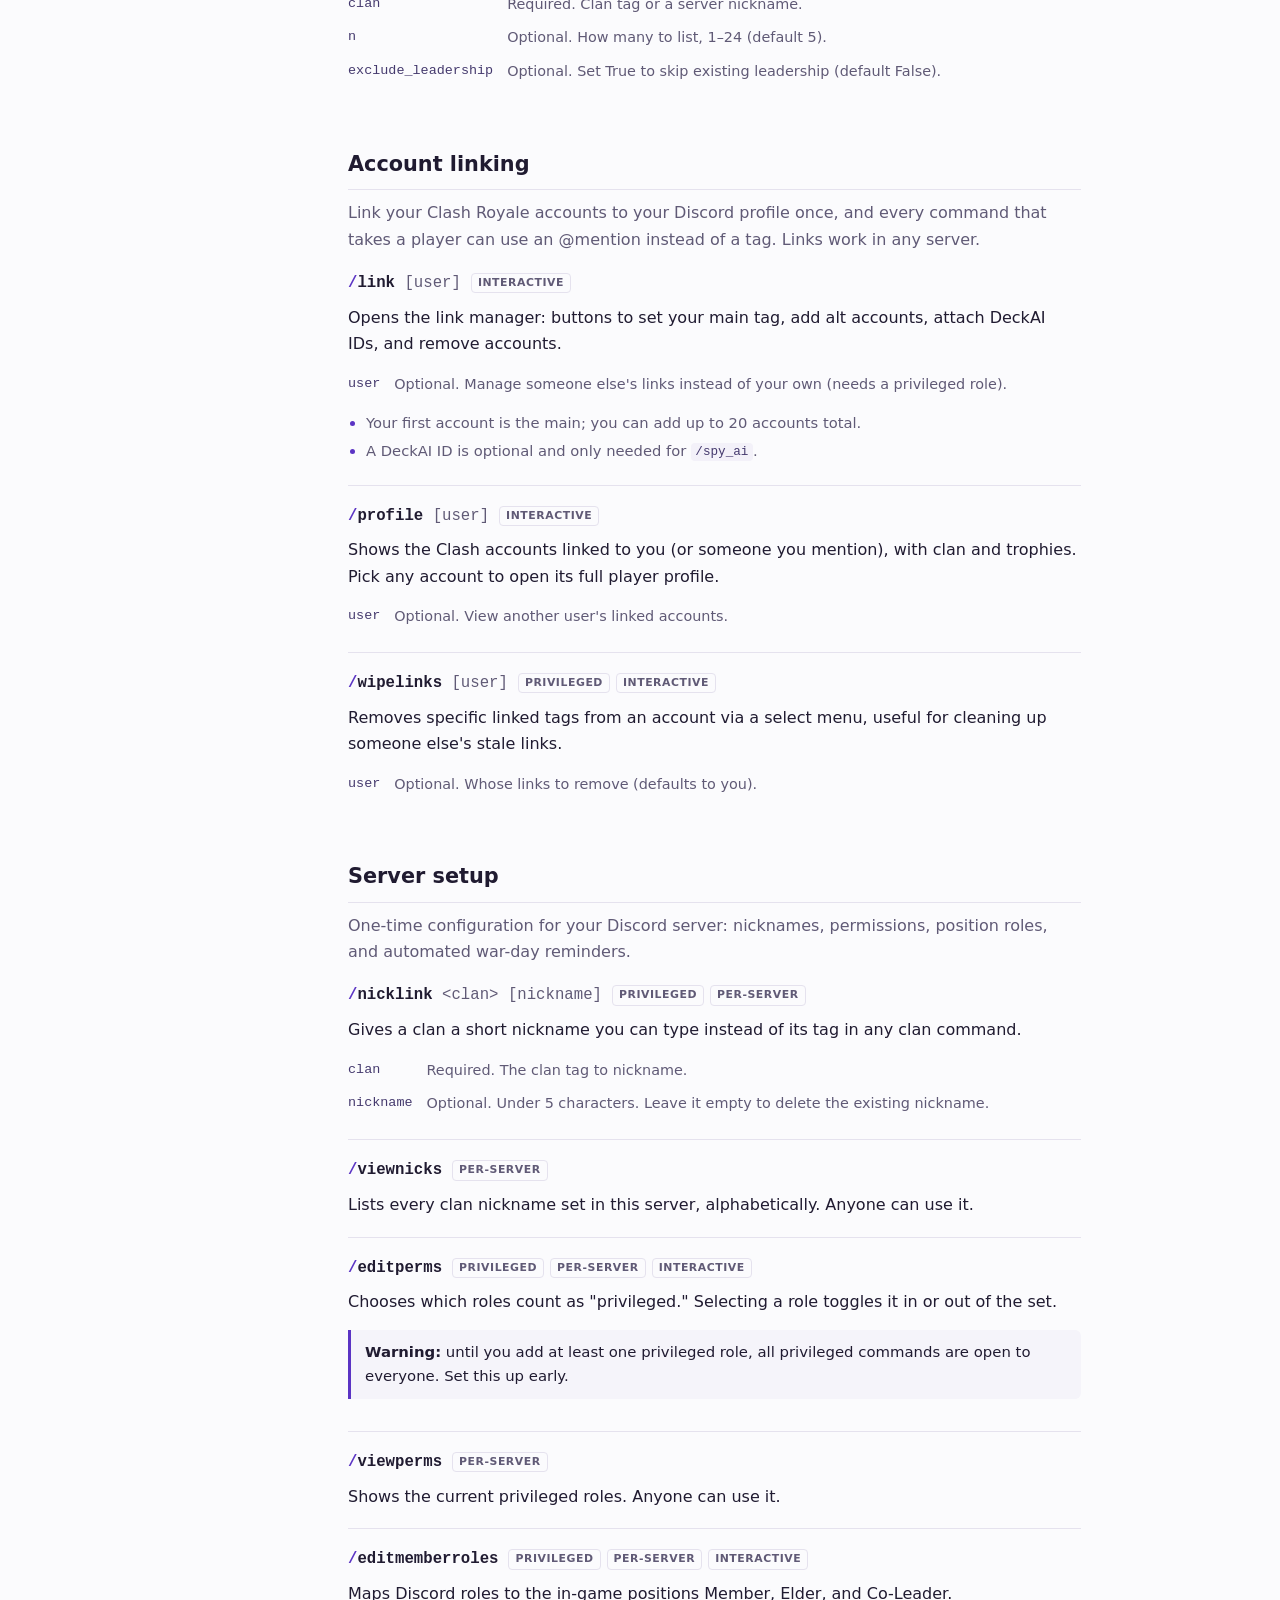
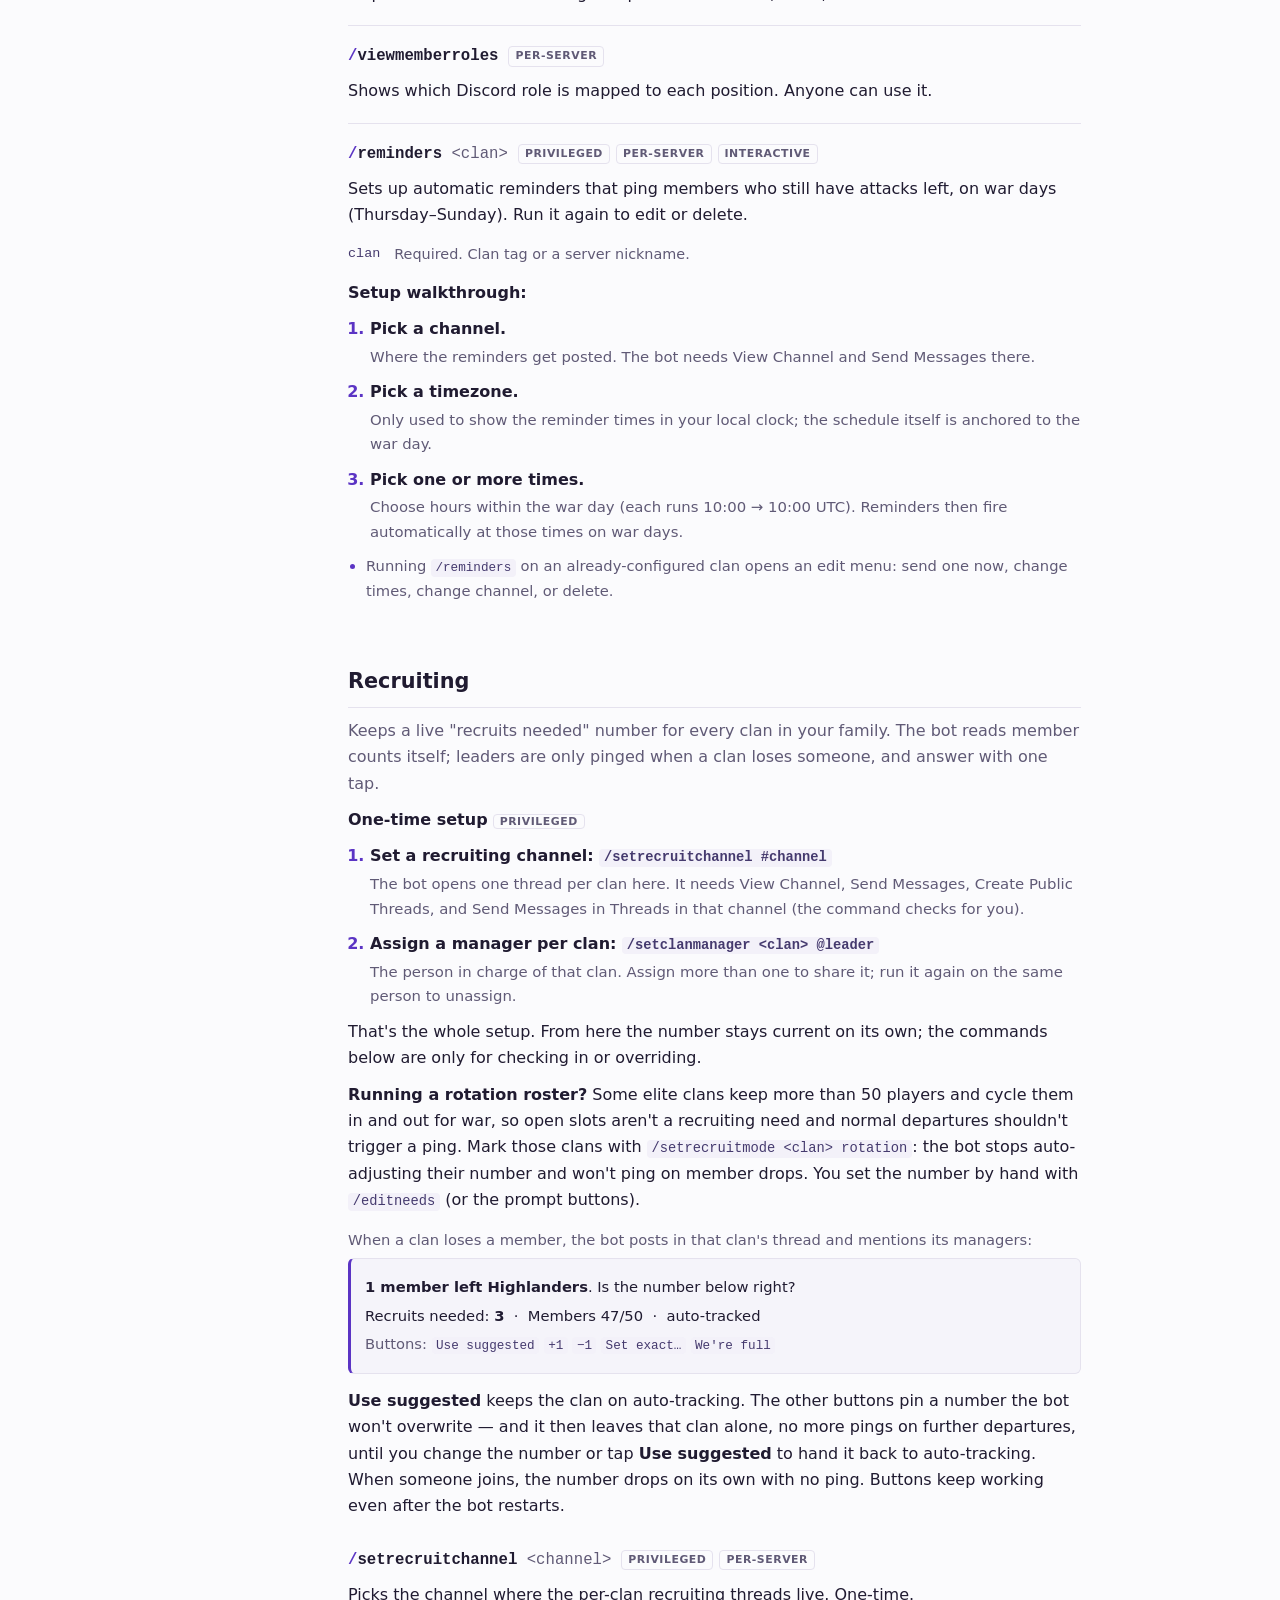
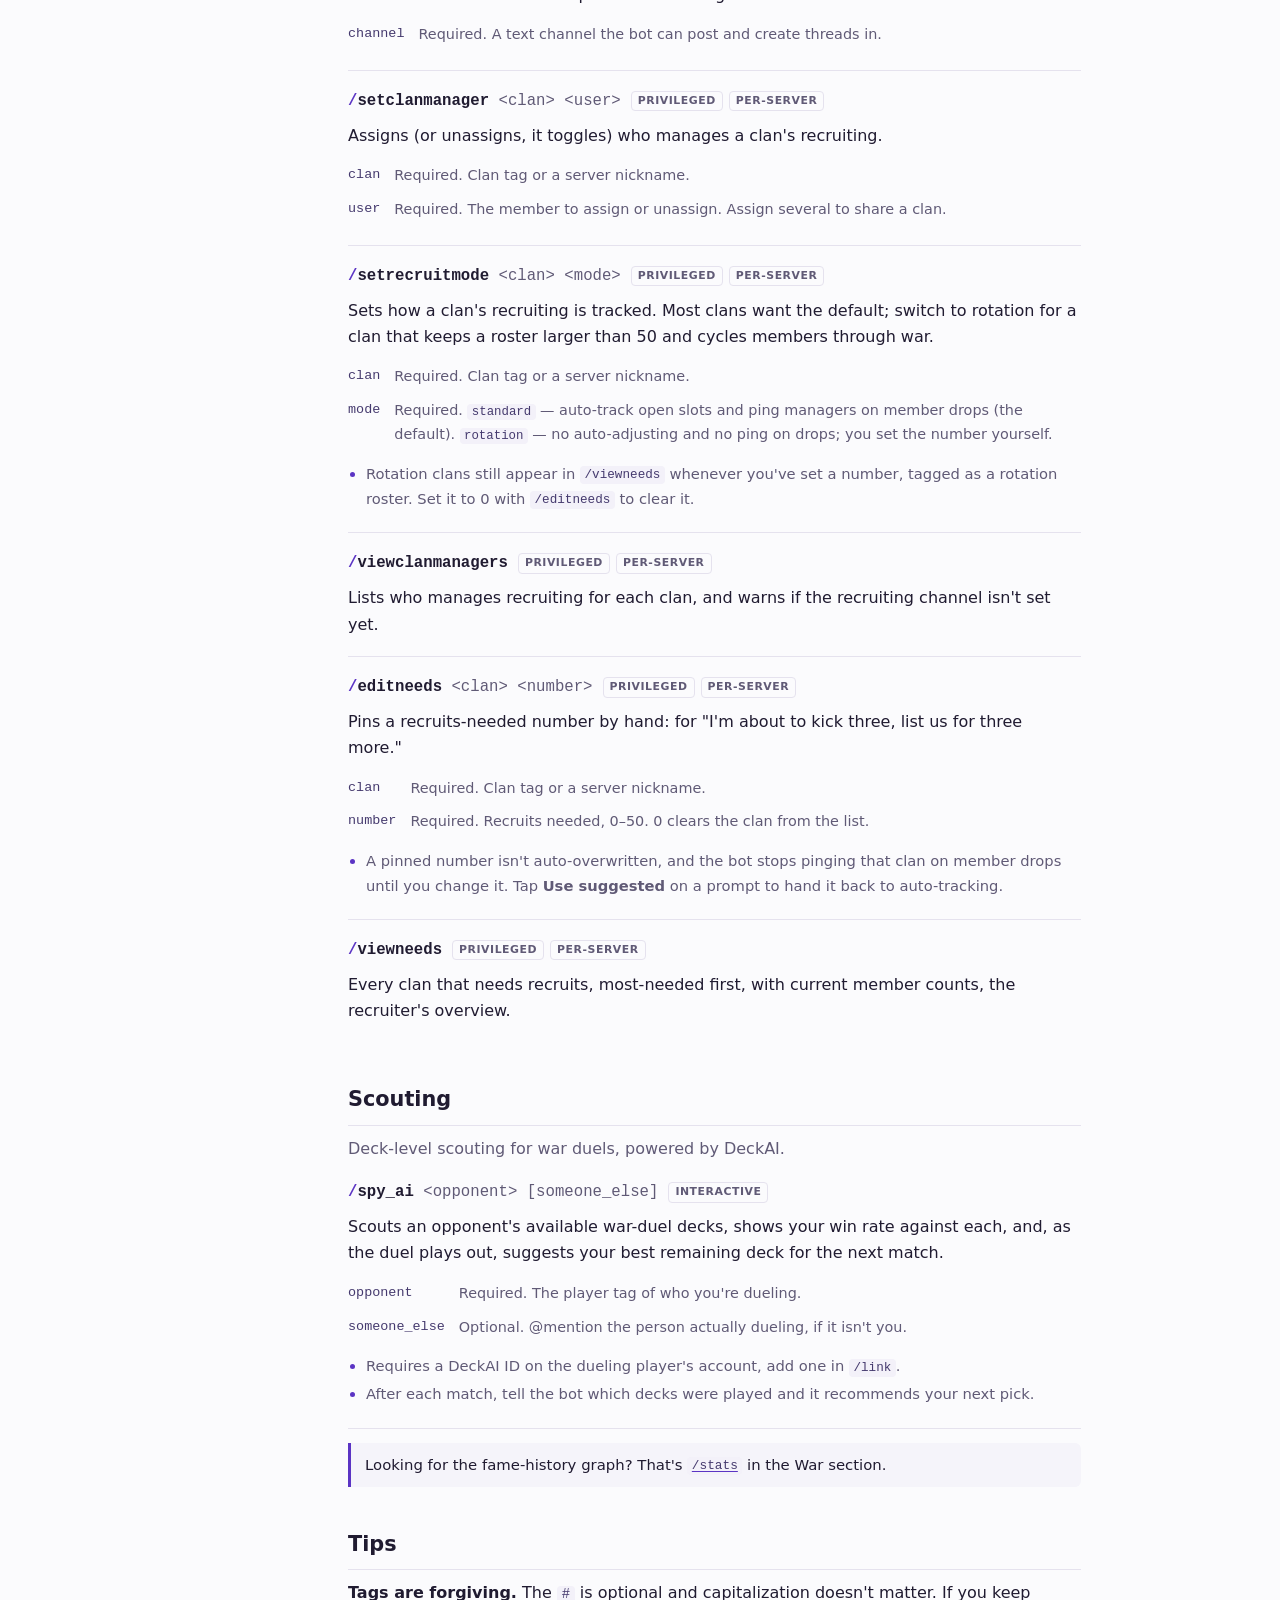
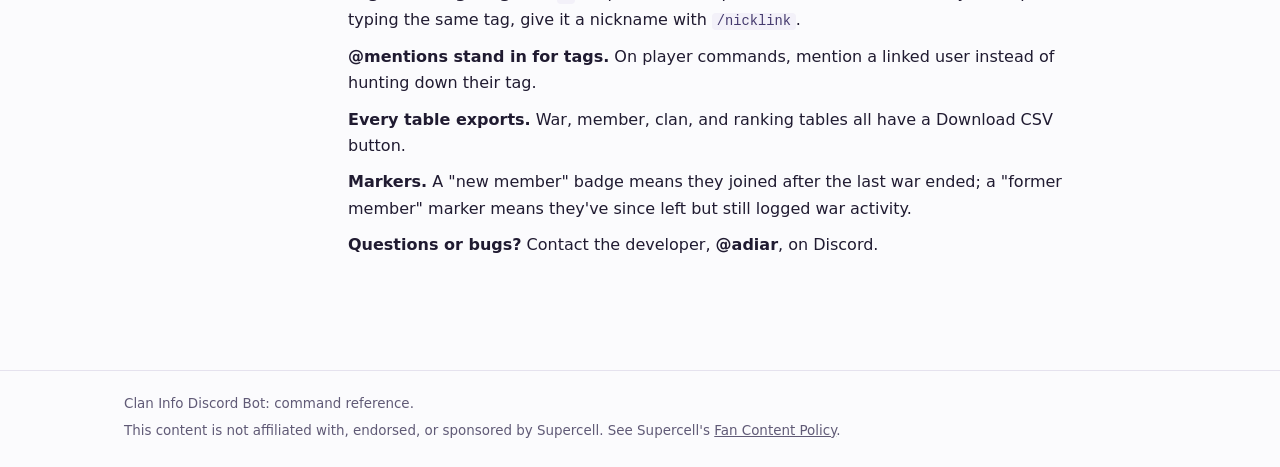
==== commit 4da31836: "fixed rotation clans getting pinged" ====
--- a/docs/index.html
+++ b/docs/index.html
@@ -411,6 +411,8 @@
       </ol>
       <p>That's the whole setup. From here the number stays current on its own; the commands below are only for checking in or overriding.</p>
 
+      <p><strong>Running a rotation roster?</strong> Some elite clans keep more than 50 players and cycle them in and out for war, so open slots aren't a recruiting need and normal departures shouldn't trigger a ping. Mark those clans with <code>/setrecruitmode &lt;clan&gt; rotation</code>: the bot stops auto-adjusting their number and won't ping on member drops. You set the number by hand with <code>/editneeds</code> (or the prompt buttons).</p>
+
       <div class="example">
         <p class="example-label">When a clan loses a member, the bot posts in that clan's thread and mentions its managers:</p>
         <div class="example-body">
@@ -419,7 +421,7 @@
           <p class="muted">Buttons: <code>Use suggested</code> <code>+1</code> <code>−1</code> <code>Set exact…</code> <code>We're full</code></p>
         </div>
       </div>
-      <p><strong>Use suggested</strong> keeps the clan on auto-tracking. The other buttons pin a number the bot won't overwrite, though it'll still check in if the clan loses more members. When someone joins, the number drops on its own with no ping. Buttons keep working even after the bot restarts.</p>
+      <p><strong>Use suggested</strong> keeps the clan on auto-tracking. The other buttons pin a number the bot won't overwrite — and it then leaves that clan alone, no more pings on further departures, until you change the number or tap <strong>Use suggested</strong> to hand it back to auto-tracking. When someone joins, the number drops on its own with no ping. Buttons keep working even after the bot restarts.</p>
 
       <article class="cmd" id="setrecruitchannel" data-search="setrecruitchannel recruiting channel thread setup">
         <h3 class="sig"><span class="slash">/</span>setrecruitchannel <span class="arg">&lt;channel&gt;</span><span class="badges"><span class="badge">privileged</span> <span class="badge">per-server</span></span></h3>
@@ -438,6 +440,18 @@
         </table>
       </article>
 
+      <article class="cmd" id="setrecruitmode" data-search="setrecruitmode rotation roster standard auto cycle elite war rotate">
+        <h3 class="sig"><span class="slash">/</span>setrecruitmode <span class="arg">&lt;clan&gt; &lt;mode&gt;</span><span class="badges"><span class="badge">privileged</span> <span class="badge">per-server</span></span></h3>
+        <p>Sets how a clan's recruiting is tracked. Most clans want the default; switch to rotation for a clan that keeps a roster larger than 50 and cycles members through war.</p>
+        <table class="params">
+          <tr><td>clan</td><td>Required. Clan tag or a server nickname.</td></tr>
+          <tr><td>mode</td><td>Required. <code>standard</code> — auto-track open slots and ping managers on member drops (the default). <code>rotation</code> — no auto-adjusting and no ping on drops; you set the number yourself.</td></tr>
+        </table>
+        <ul class="notes">
+          <li>Rotation clans still appear in <code>/viewneeds</code> whenever you've set a number, tagged as a rotation roster. Set it to 0 with <code>/editneeds</code> to clear it.</li>
+        </ul>
+      </article>
+
       <article class="cmd" id="viewclanmanagers" data-search="viewclanmanagers managers who recruiting list">
         <h3 class="sig"><span class="slash">/</span>viewclanmanagers<span class="badges"><span class="badge">privileged</span> <span class="badge">per-server</span></span></h3>
         <p>Lists who manages recruiting for each clan, and warns if the recruiting channel isn't set yet.</p>
@@ -451,7 +465,7 @@
           <tr><td>number</td><td>Required. Recruits needed, 0–50. 0 clears the clan from the list.</td></tr>
         </table>
         <ul class="notes">
-          <li>A pinned number isn't auto-overwritten. Tap <strong>Use suggested</strong> on a prompt to hand it back to auto-tracking.</li>
+          <li>A pinned number isn't auto-overwritten, and the bot stops pinging that clan on member drops until you change it. Tap <strong>Use suggested</strong> on a prompt to hand it back to auto-tracking.</li>
         </ul>
       </article>
 
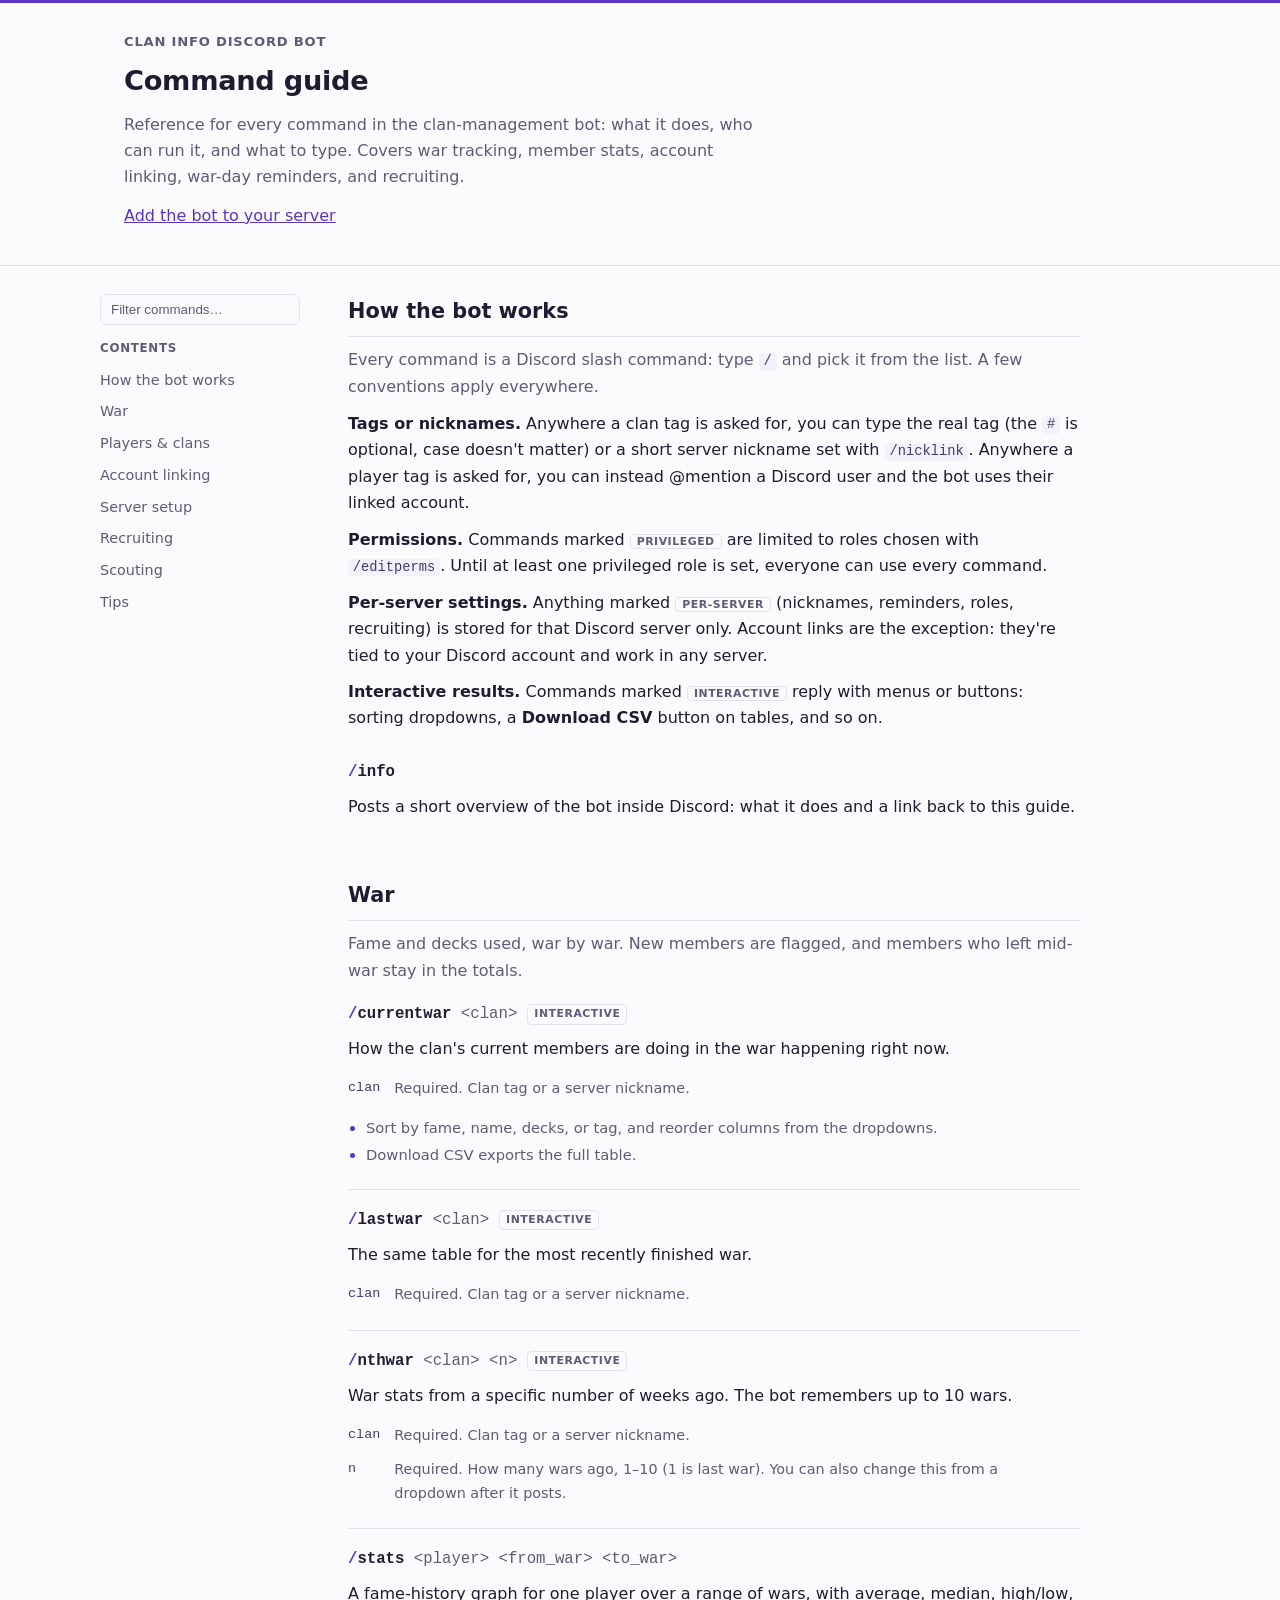
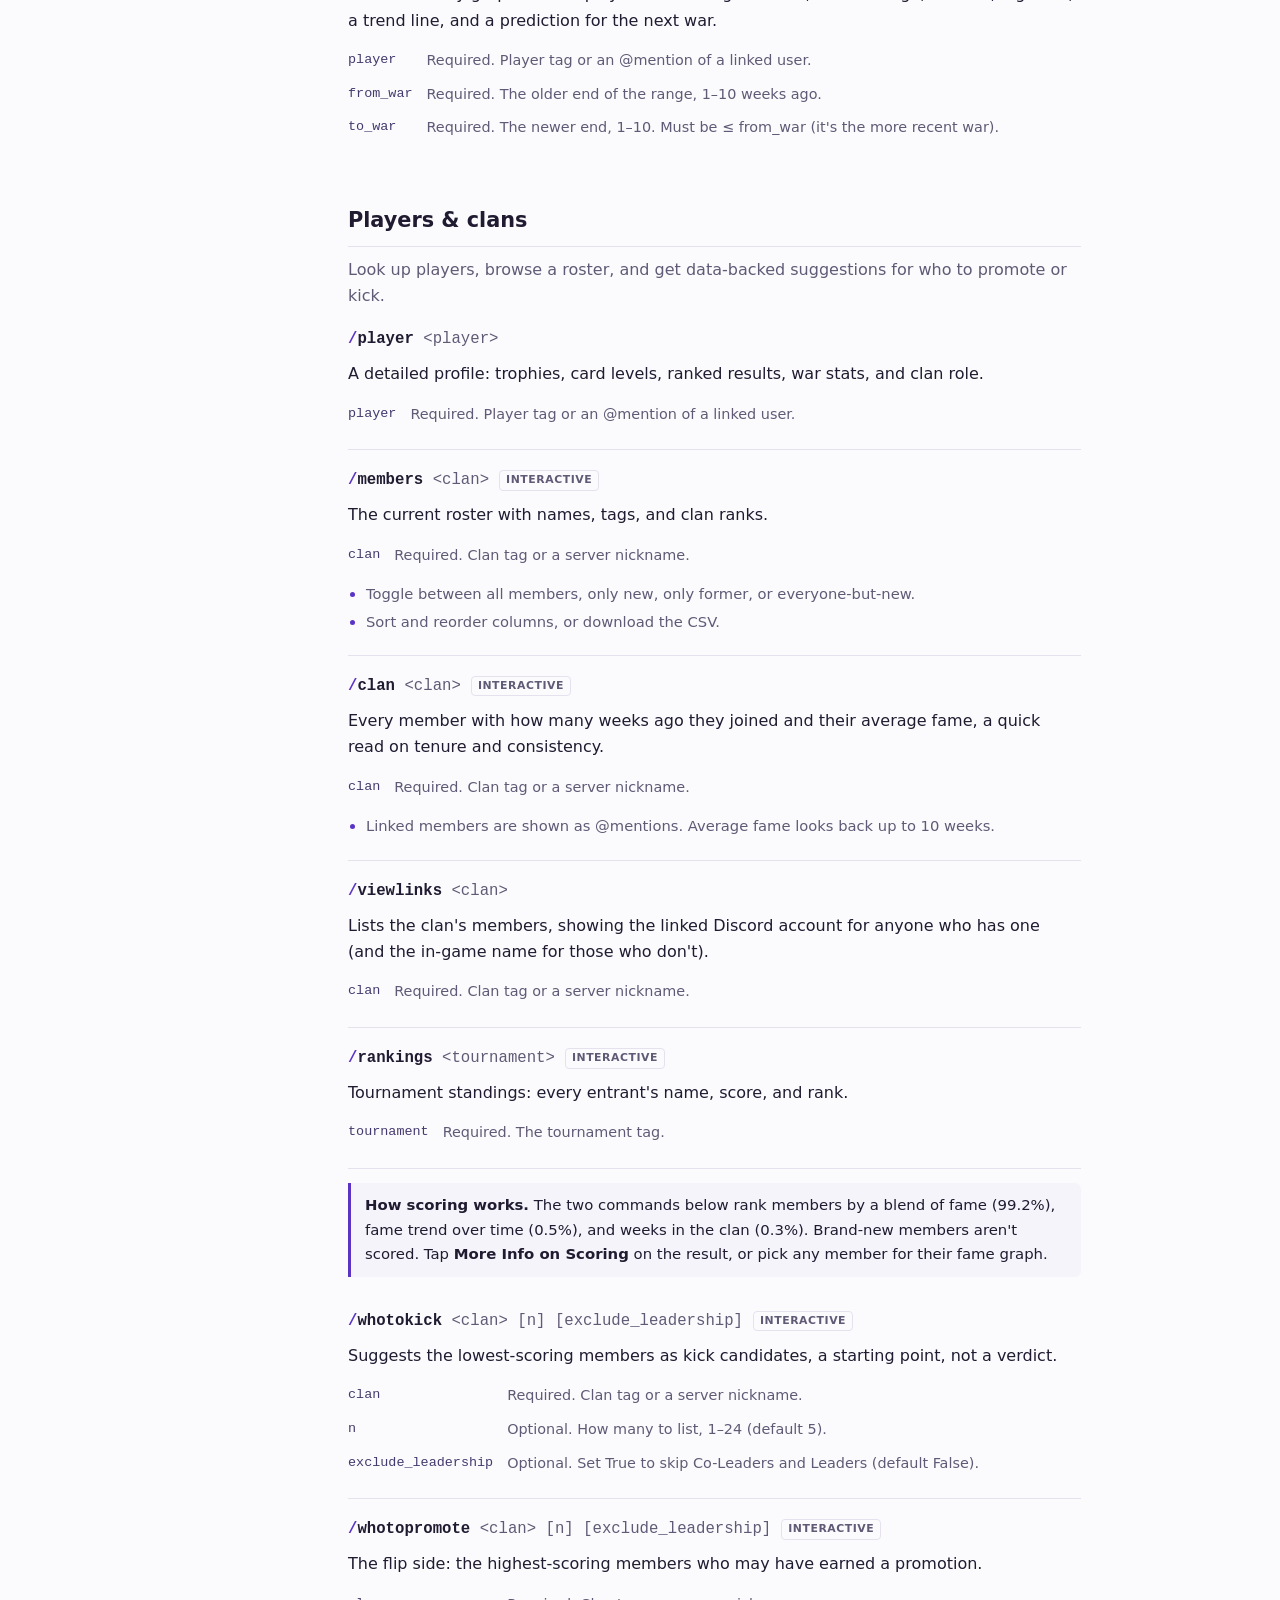
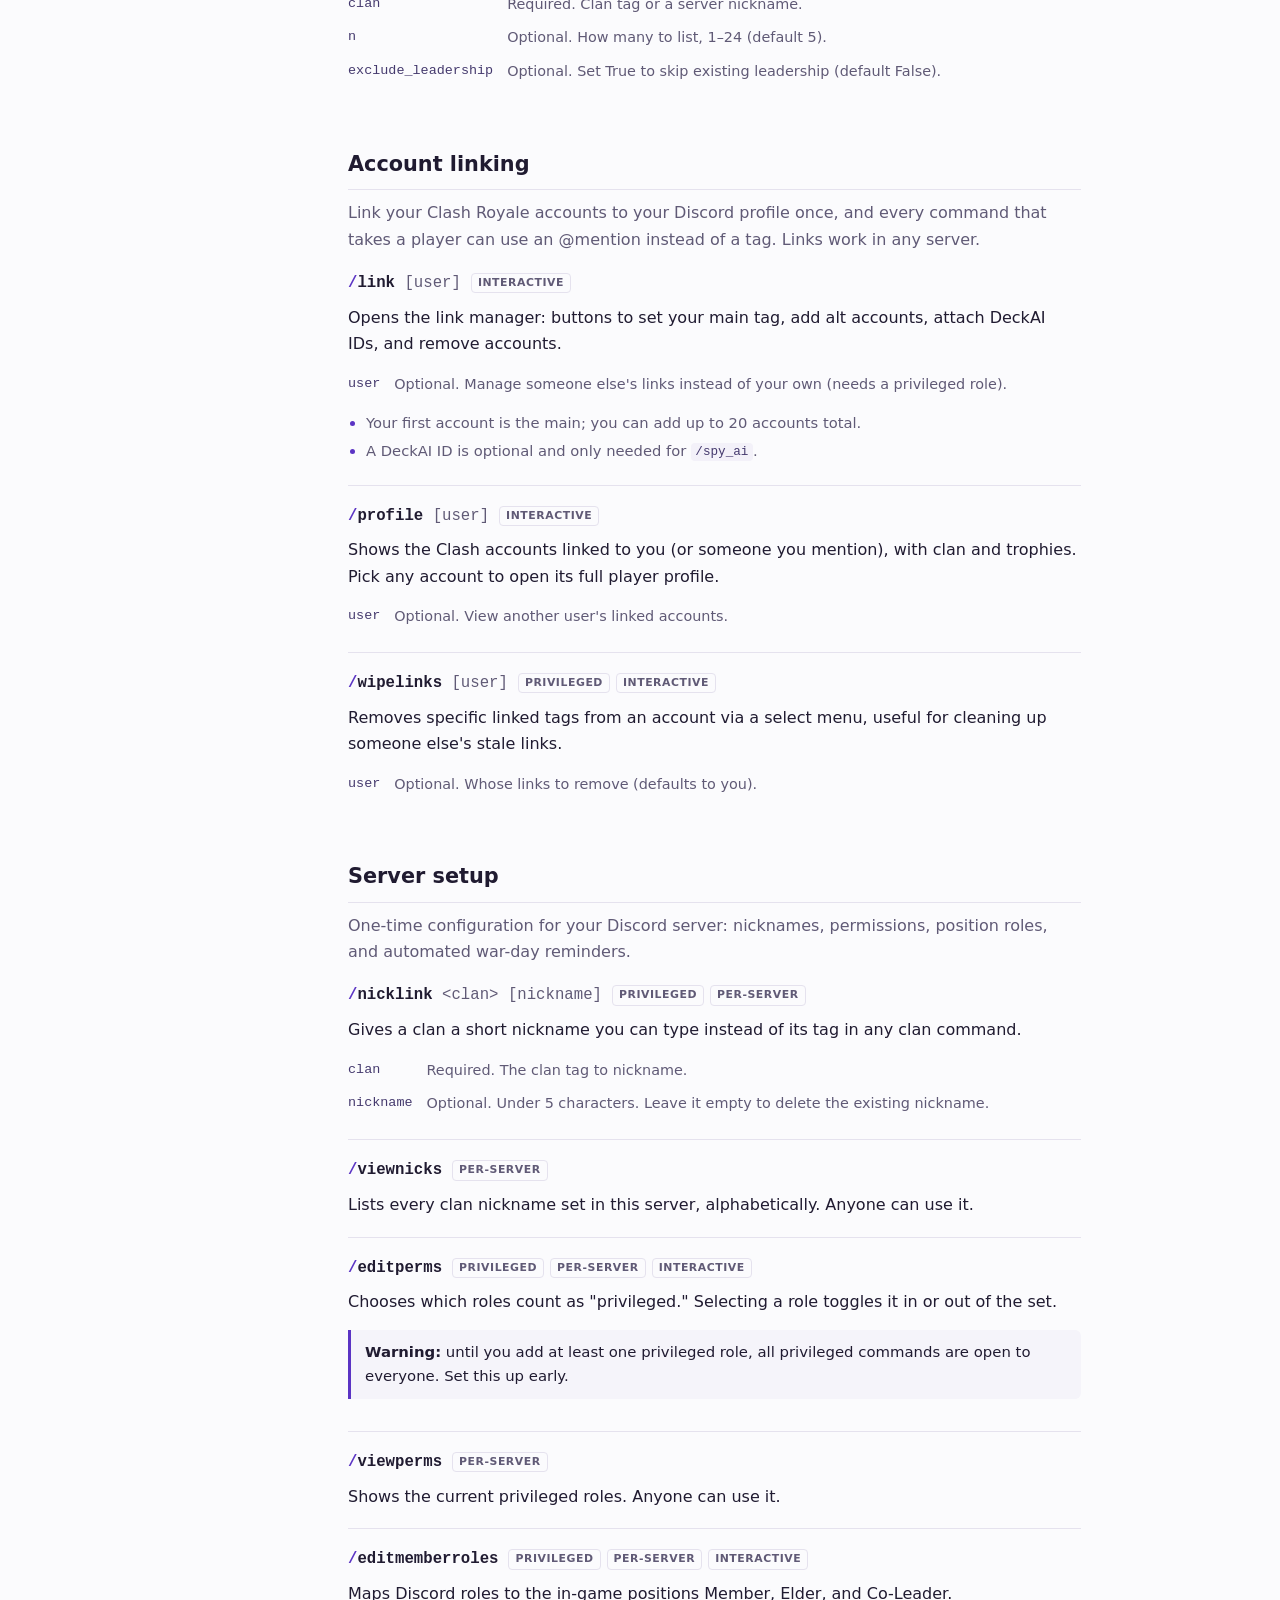
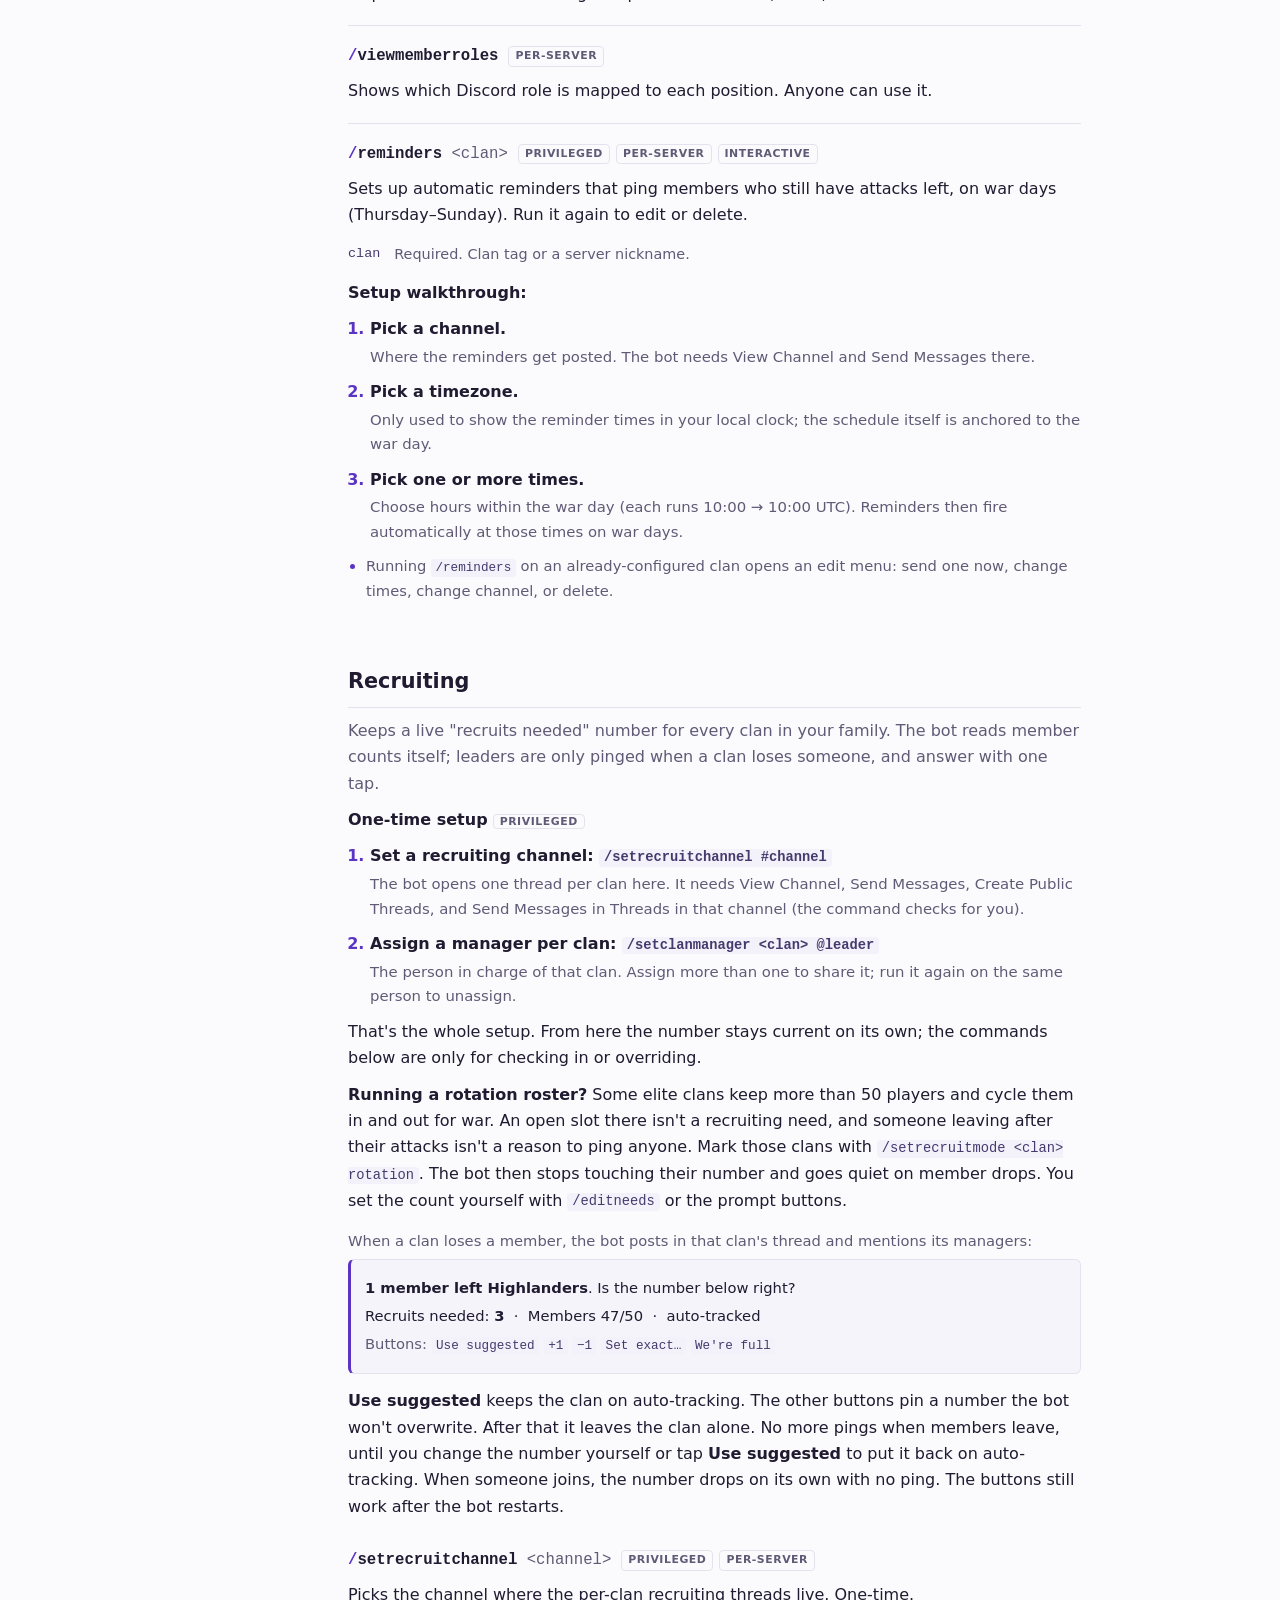
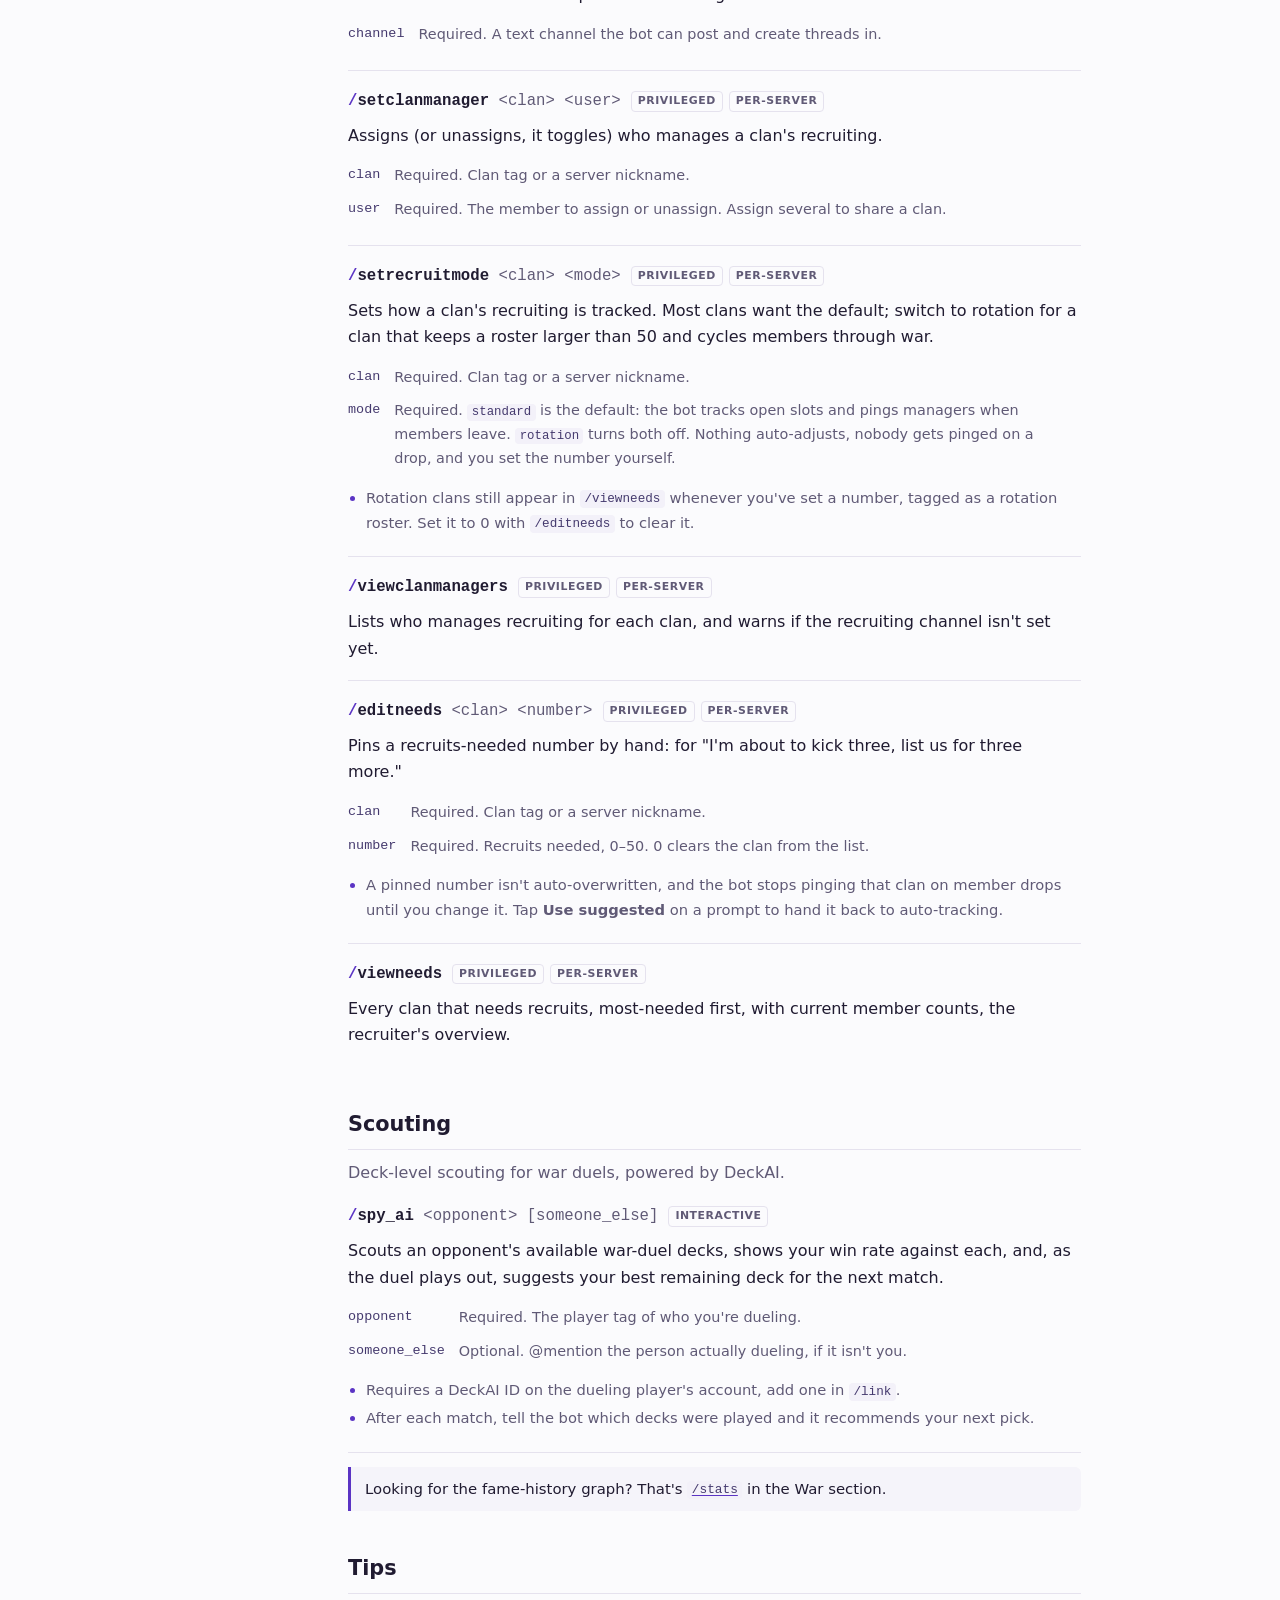
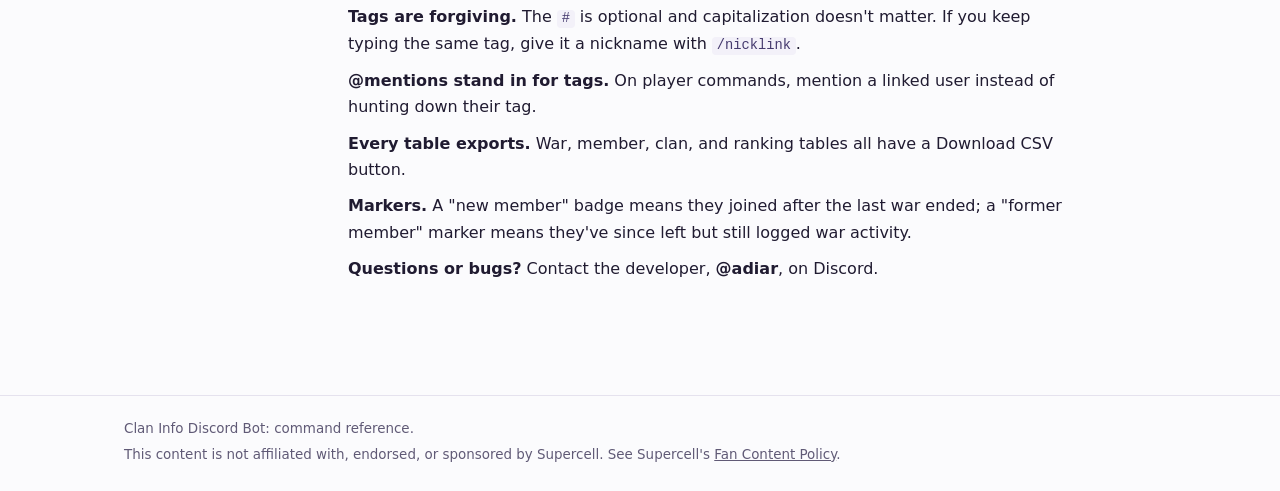
==== commit 28dc1f43: "fix language" ====
--- a/docs/index.html
+++ b/docs/index.html
@@ -411,7 +411,7 @@
       </ol>
       <p>That's the whole setup. From here the number stays current on its own; the commands below are only for checking in or overriding.</p>
 
-      <p><strong>Running a rotation roster?</strong> Some elite clans keep more than 50 players and cycle them in and out for war, so open slots aren't a recruiting need and normal departures shouldn't trigger a ping. Mark those clans with <code>/setrecruitmode &lt;clan&gt; rotation</code>: the bot stops auto-adjusting their number and won't ping on member drops. You set the number by hand with <code>/editneeds</code> (or the prompt buttons).</p>
+      <p><strong>Running a rotation roster?</strong> Some elite clans keep more than 50 players and cycle them in and out for war. An open slot there isn't a recruiting need, and someone leaving after their attacks isn't a reason to ping anyone. Mark those clans with <code>/setrecruitmode &lt;clan&gt; rotation</code>. The bot then stops touching their number and goes quiet on member drops. You set the count yourself with <code>/editneeds</code> or the prompt buttons.</p>
 
       <div class="example">
         <p class="example-label">When a clan loses a member, the bot posts in that clan's thread and mentions its managers:</p>
@@ -421,7 +421,7 @@
           <p class="muted">Buttons: <code>Use suggested</code> <code>+1</code> <code>−1</code> <code>Set exact…</code> <code>We're full</code></p>
         </div>
       </div>
-      <p><strong>Use suggested</strong> keeps the clan on auto-tracking. The other buttons pin a number the bot won't overwrite — and it then leaves that clan alone, no more pings on further departures, until you change the number or tap <strong>Use suggested</strong> to hand it back to auto-tracking. When someone joins, the number drops on its own with no ping. Buttons keep working even after the bot restarts.</p>
+      <p><strong>Use suggested</strong> keeps the clan on auto-tracking. The other buttons pin a number the bot won't overwrite. After that it leaves the clan alone. No more pings when members leave, until you change the number yourself or tap <strong>Use suggested</strong> to put it back on auto-tracking. When someone joins, the number drops on its own with no ping. The buttons still work after the bot restarts.</p>
 
       <article class="cmd" id="setrecruitchannel" data-search="setrecruitchannel recruiting channel thread setup">
         <h3 class="sig"><span class="slash">/</span>setrecruitchannel <span class="arg">&lt;channel&gt;</span><span class="badges"><span class="badge">privileged</span> <span class="badge">per-server</span></span></h3>
@@ -445,7 +445,7 @@
         <p>Sets how a clan's recruiting is tracked. Most clans want the default; switch to rotation for a clan that keeps a roster larger than 50 and cycles members through war.</p>
         <table class="params">
           <tr><td>clan</td><td>Required. Clan tag or a server nickname.</td></tr>
-          <tr><td>mode</td><td>Required. <code>standard</code> — auto-track open slots and ping managers on member drops (the default). <code>rotation</code> — no auto-adjusting and no ping on drops; you set the number yourself.</td></tr>
+          <tr><td>mode</td><td>Required. <code>standard</code> is the default: the bot tracks open slots and pings managers when members leave. <code>rotation</code> turns both off. Nothing auto-adjusts, nobody gets pinged on a drop, and you set the number yourself.</td></tr>
         </table>
         <ul class="notes">
           <li>Rotation clans still appear in <code>/viewneeds</code> whenever you've set a number, tagged as a rotation roster. Set it to 0 with <code>/editneeds</code> to clear it.</li>
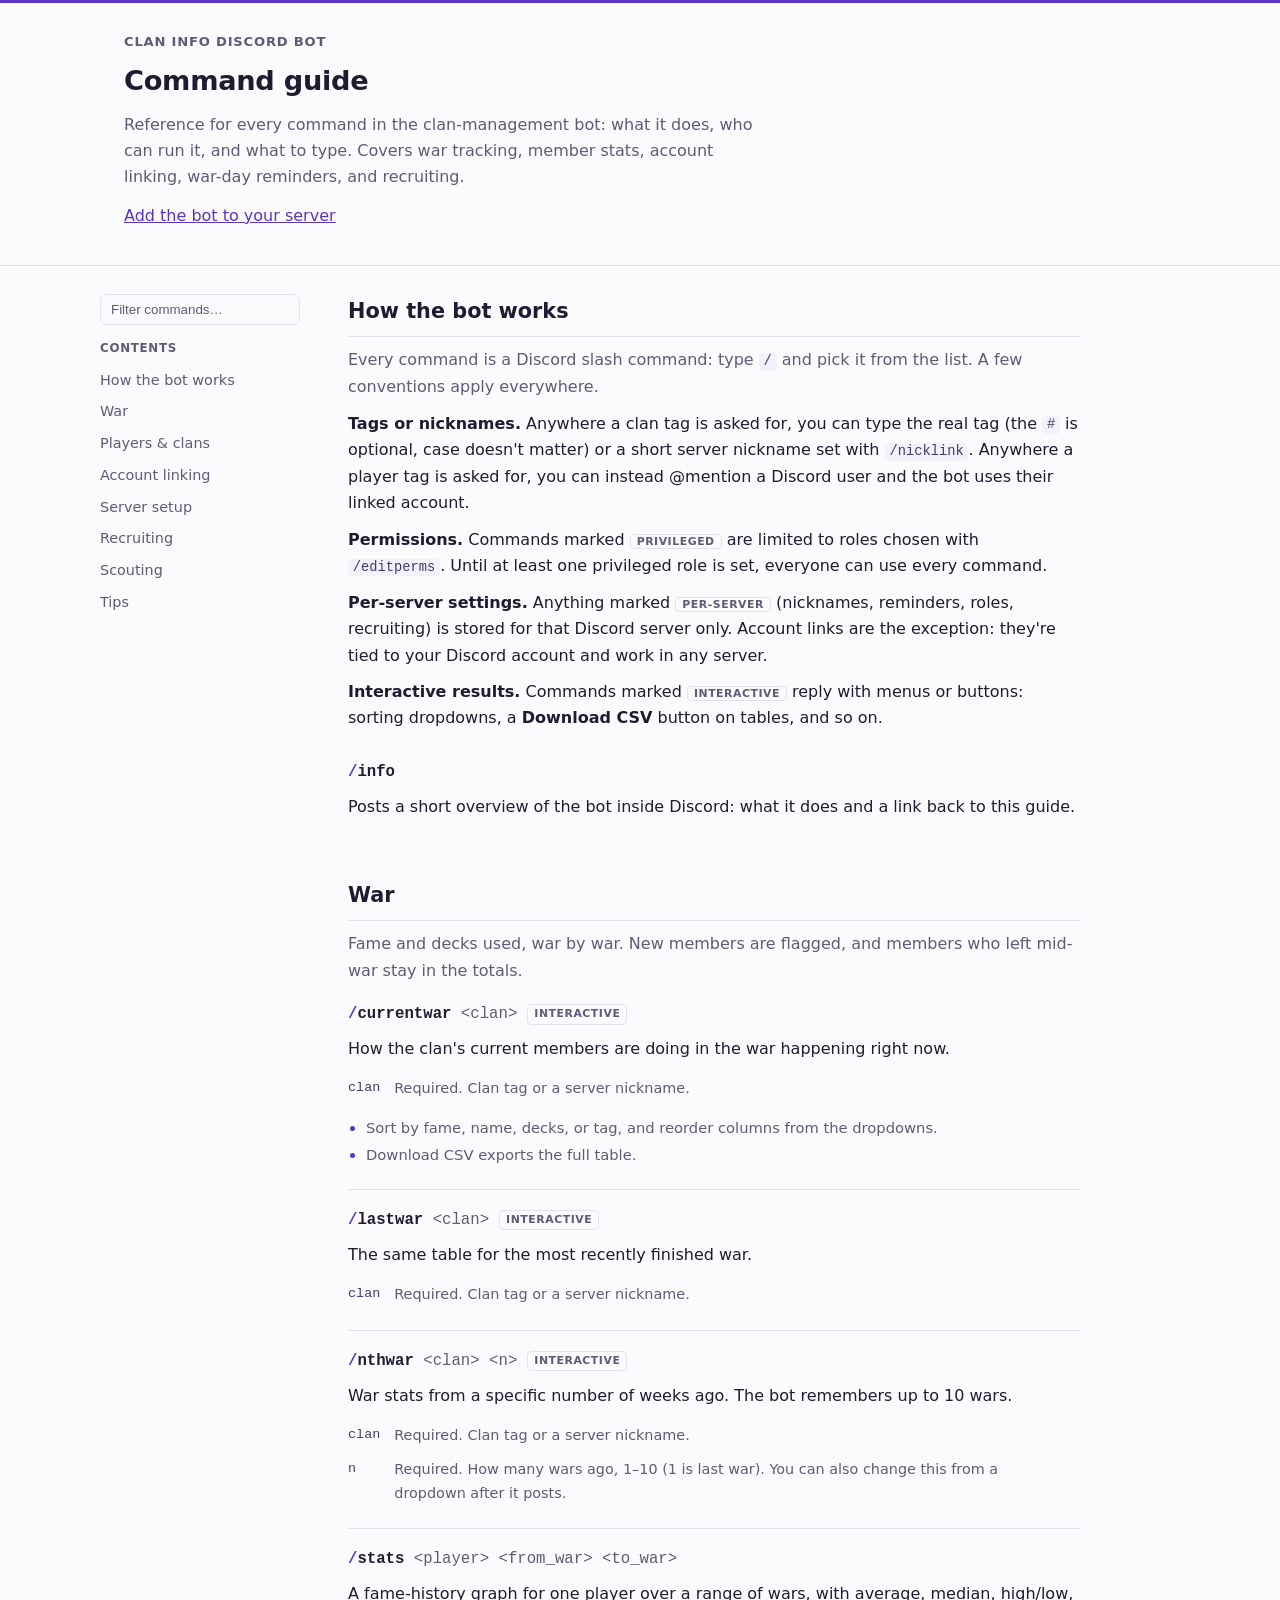
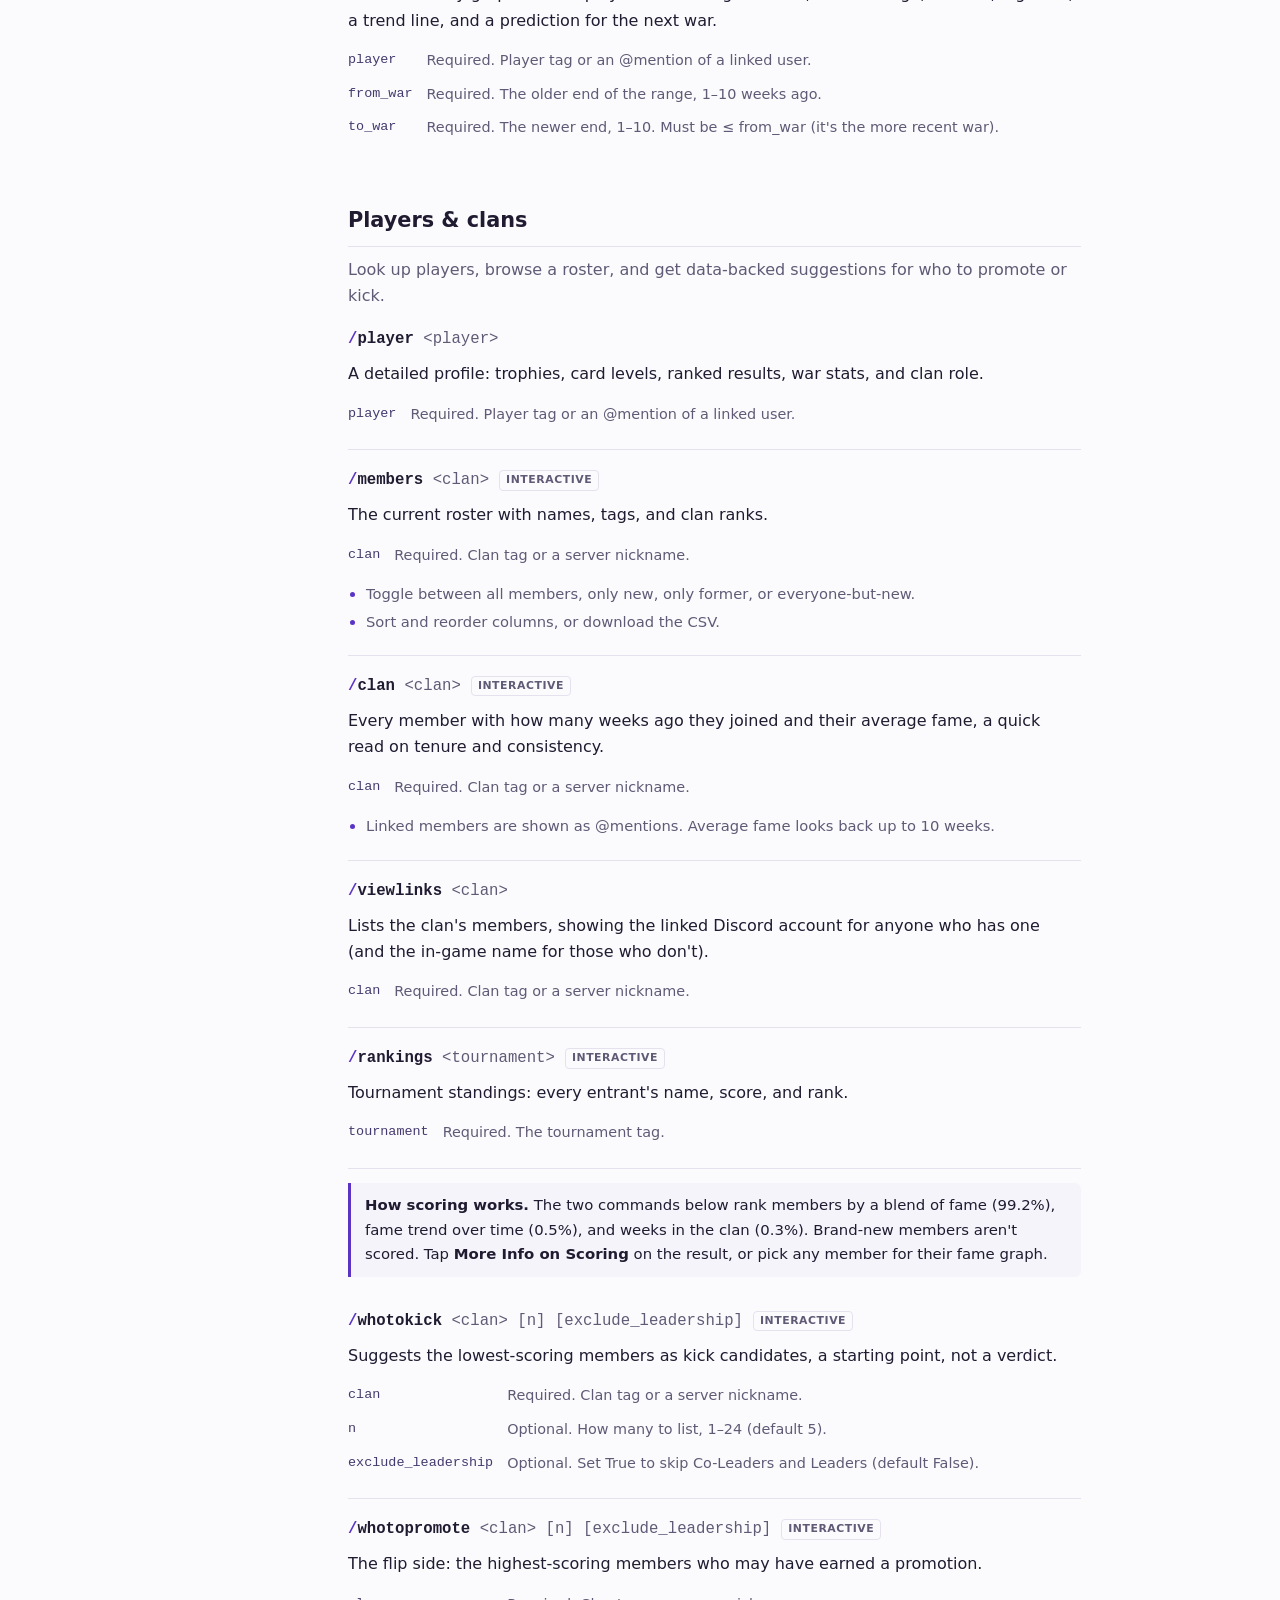
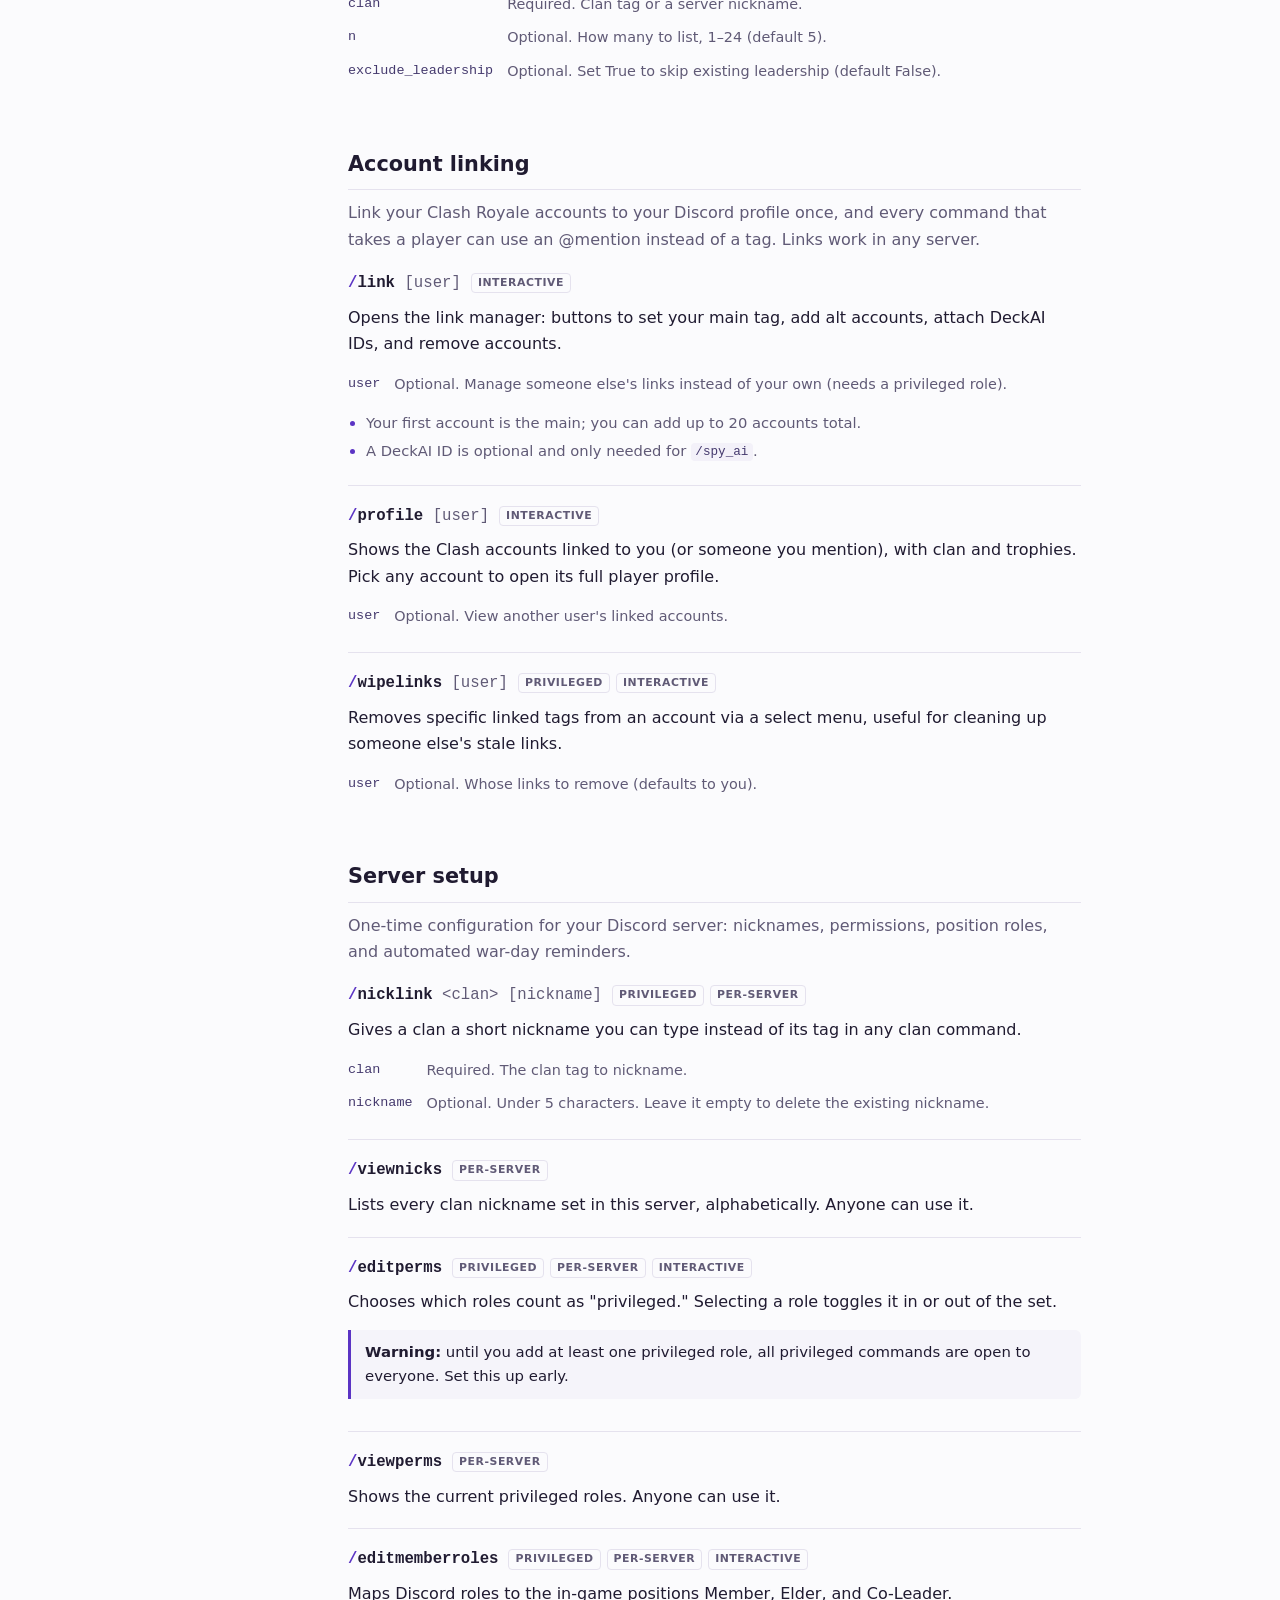
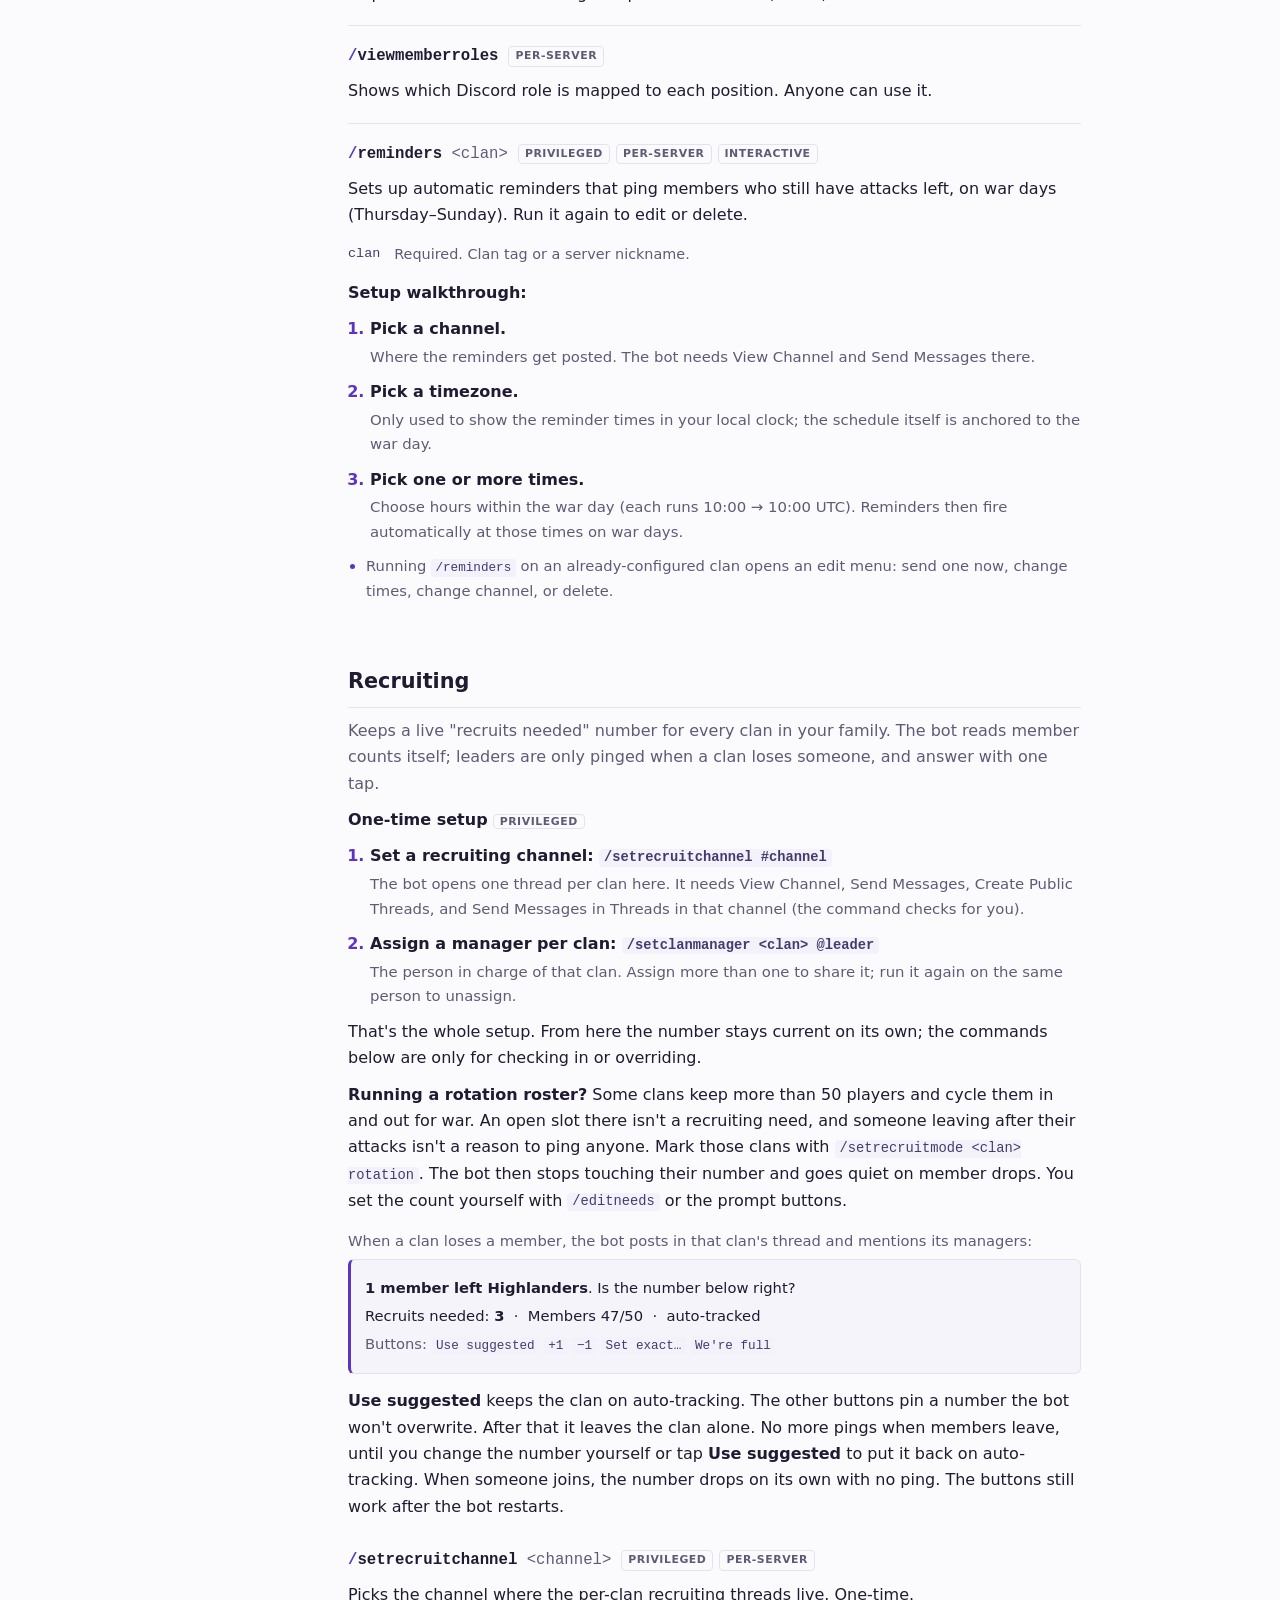
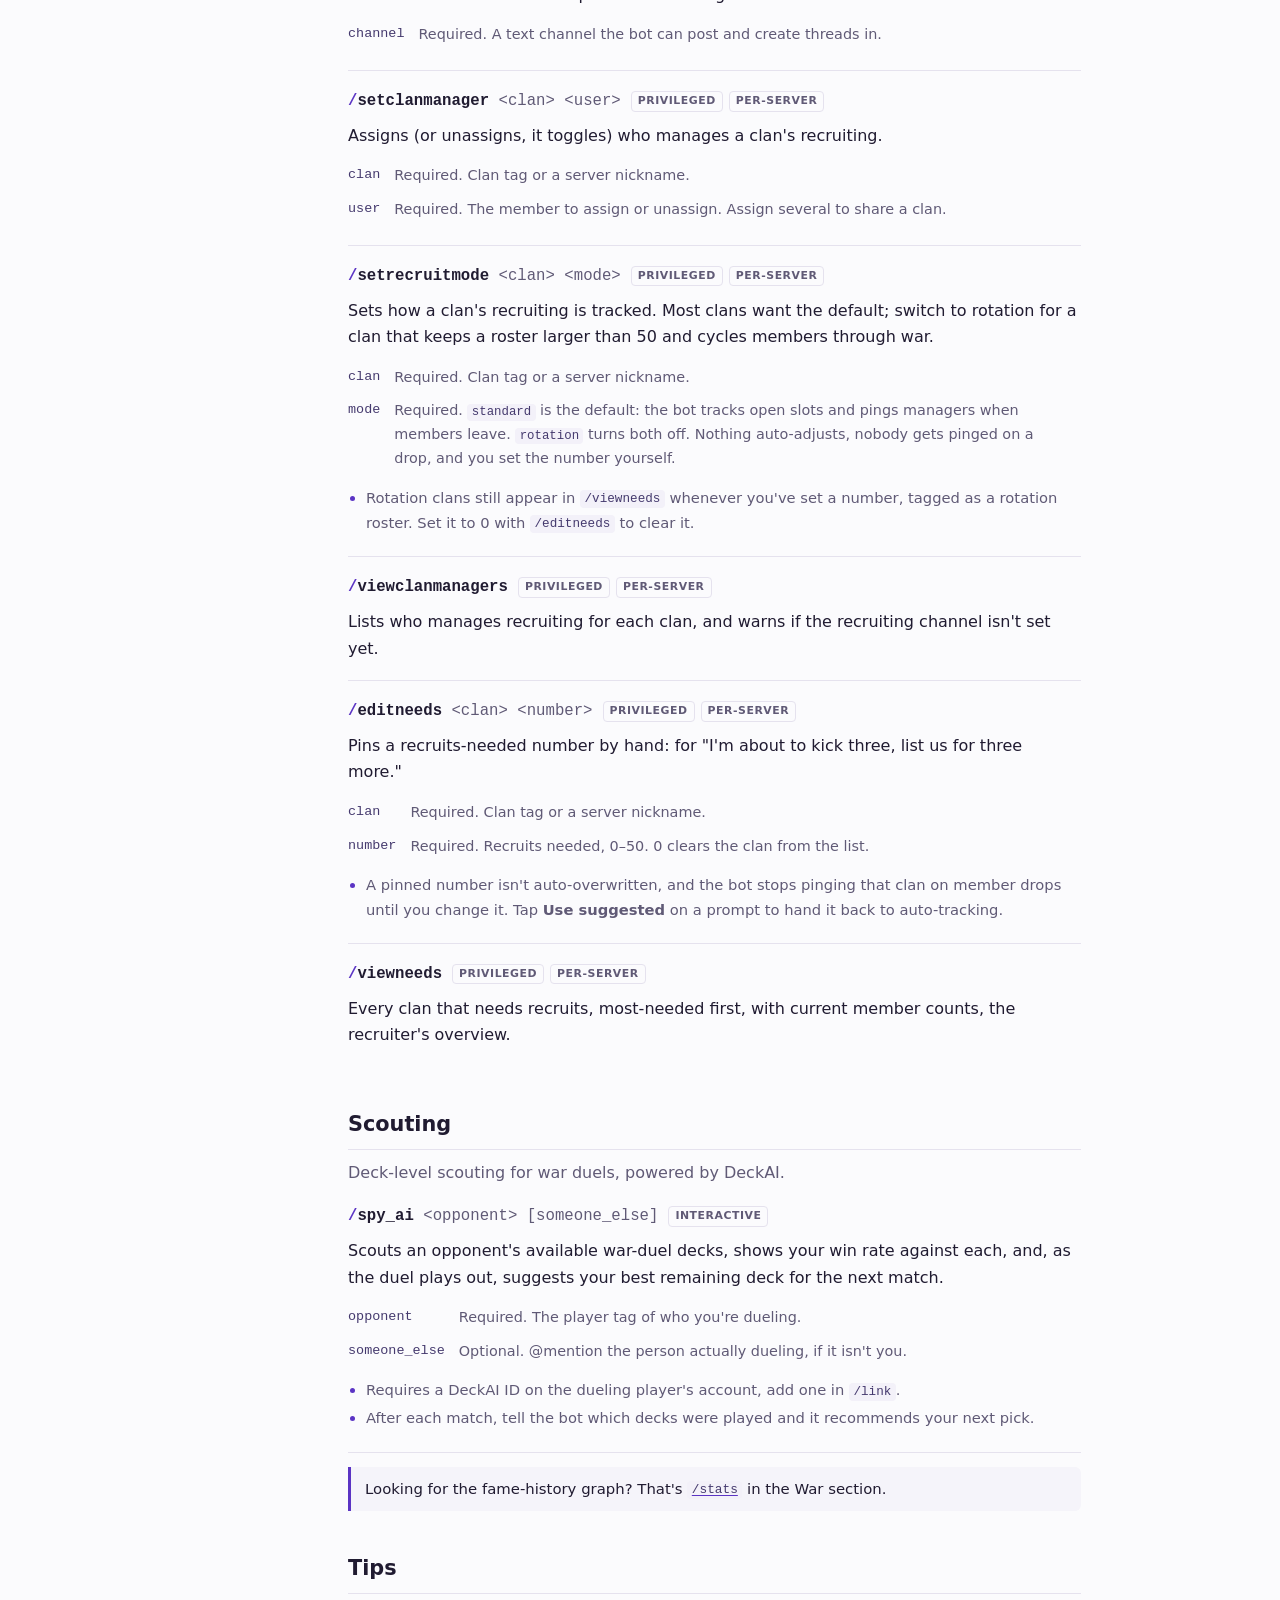
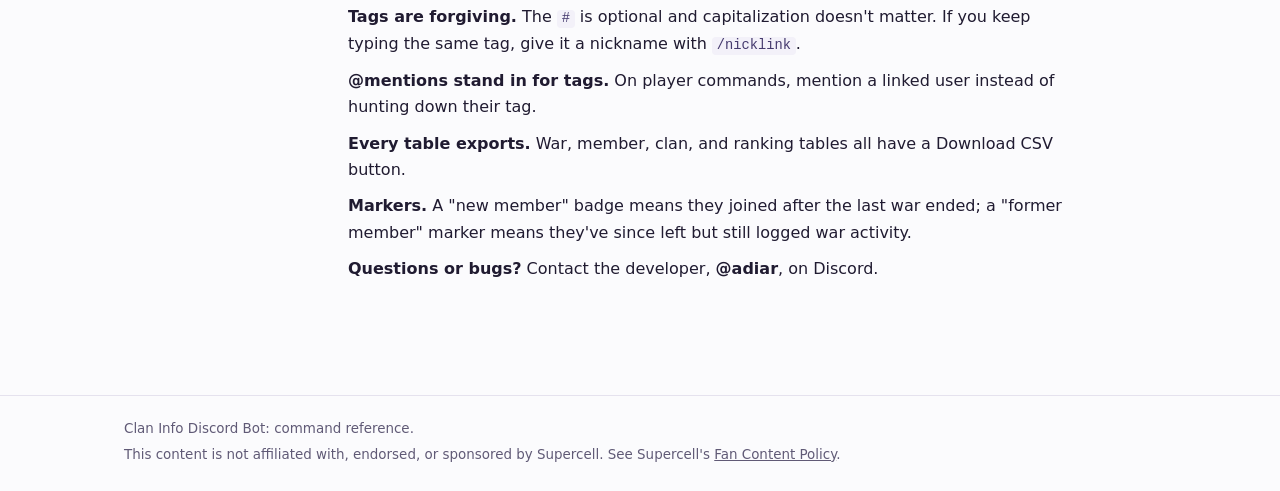
==== commit 838fd9f3: "fix language" ====
--- a/docs/index.html
+++ b/docs/index.html
@@ -411,7 +411,7 @@
       </ol>
       <p>That's the whole setup. From here the number stays current on its own; the commands below are only for checking in or overriding.</p>
 
-      <p><strong>Running a rotation roster?</strong> Some elite clans keep more than 50 players and cycle them in and out for war. An open slot there isn't a recruiting need, and someone leaving after their attacks isn't a reason to ping anyone. Mark those clans with <code>/setrecruitmode &lt;clan&gt; rotation</code>. The bot then stops touching their number and goes quiet on member drops. You set the count yourself with <code>/editneeds</code> or the prompt buttons.</p>
+      <p><strong>Running a rotation roster?</strong> Some clans keep more than 50 players and cycle them in and out for war. An open slot there isn't a recruiting need, and someone leaving after their attacks isn't a reason to ping anyone. Mark those clans with <code>/setrecruitmode &lt;clan&gt; rotation</code>. The bot then stops touching their number and goes quiet on member drops. You set the count yourself with <code>/editneeds</code> or the prompt buttons.</p>
 
       <div class="example">
         <p class="example-label">When a clan loses a member, the bot posts in that clan's thread and mentions its managers:</p>
@@ -440,7 +440,7 @@
         </table>
       </article>
 
-      <article class="cmd" id="setrecruitmode" data-search="setrecruitmode rotation roster standard auto cycle elite war rotate">
+      <article class="cmd" id="setrecruitmode" data-search="setrecruitmode rotation roster standard auto cycle war rotate">
         <h3 class="sig"><span class="slash">/</span>setrecruitmode <span class="arg">&lt;clan&gt; &lt;mode&gt;</span><span class="badges"><span class="badge">privileged</span> <span class="badge">per-server</span></span></h3>
         <p>Sets how a clan's recruiting is tracked. Most clans want the default; switch to rotation for a clan that keeps a roster larger than 50 and cycles members through war.</p>
         <table class="params">
